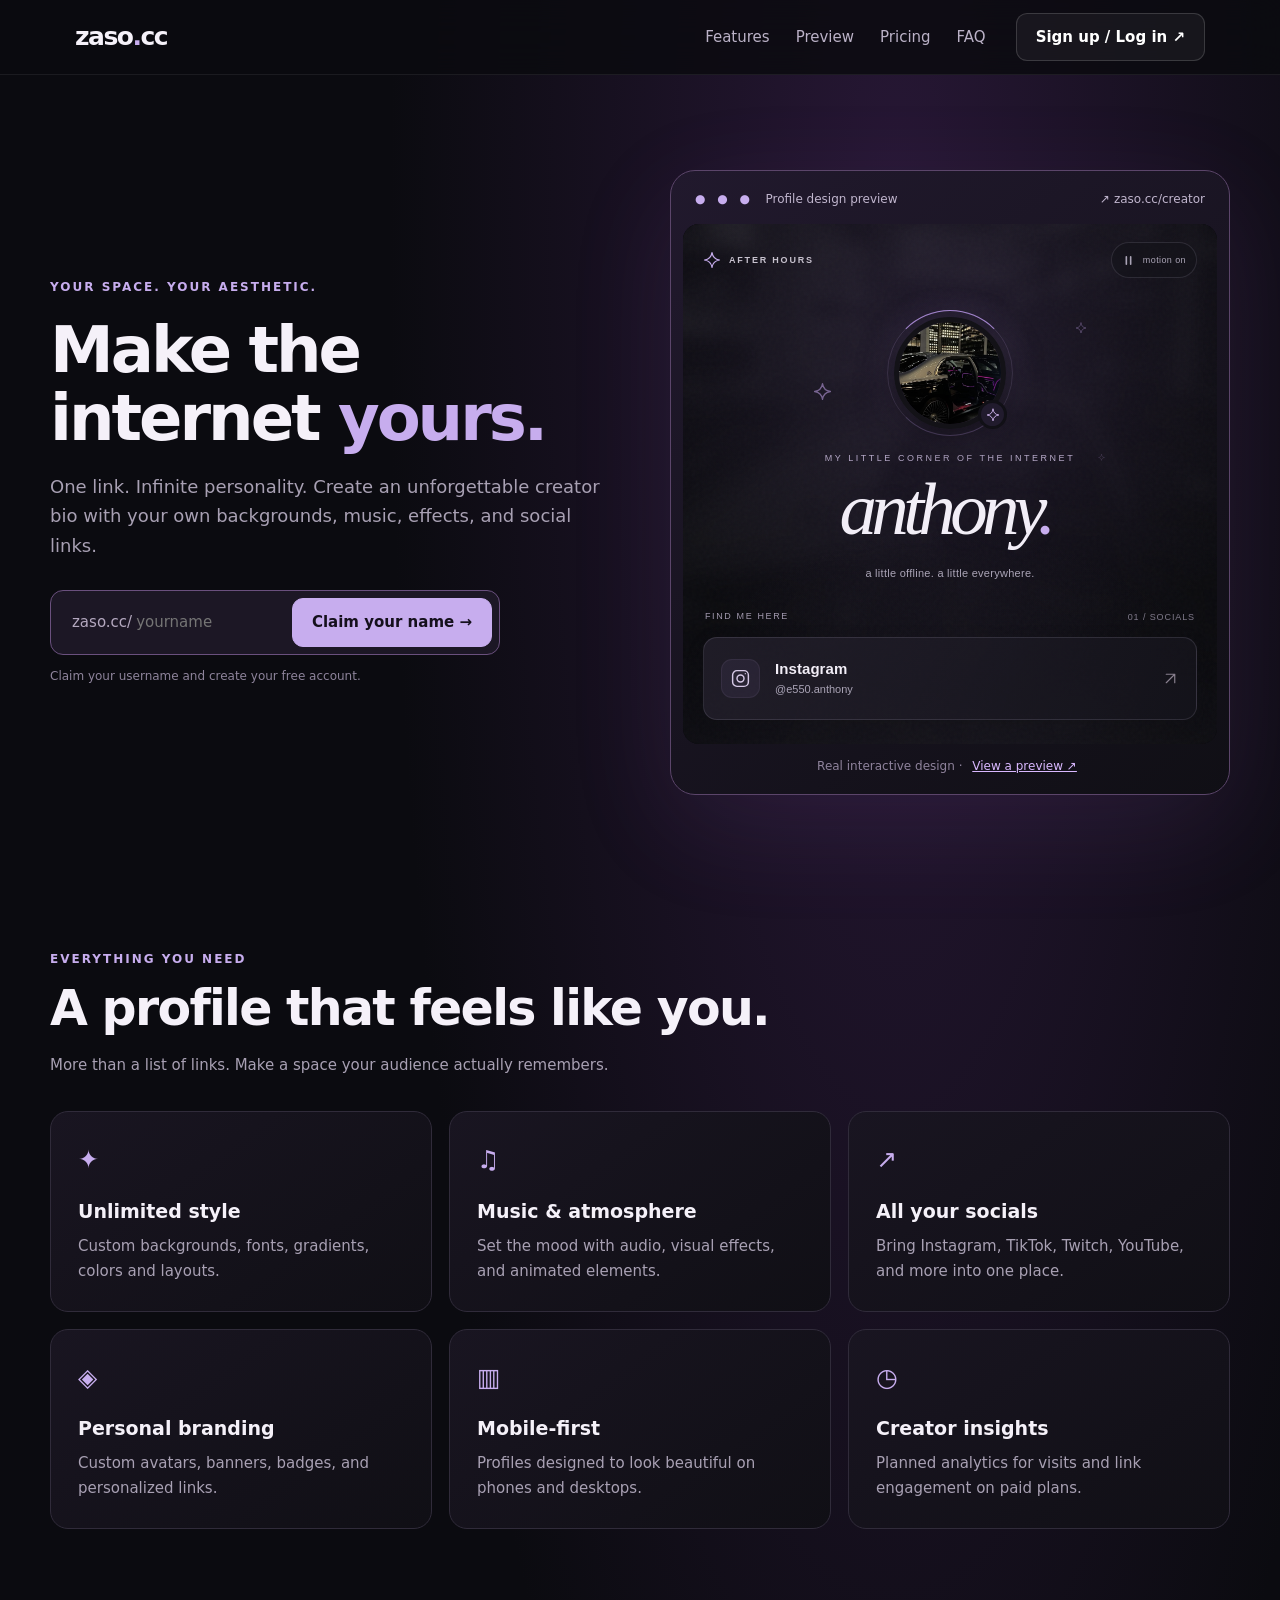
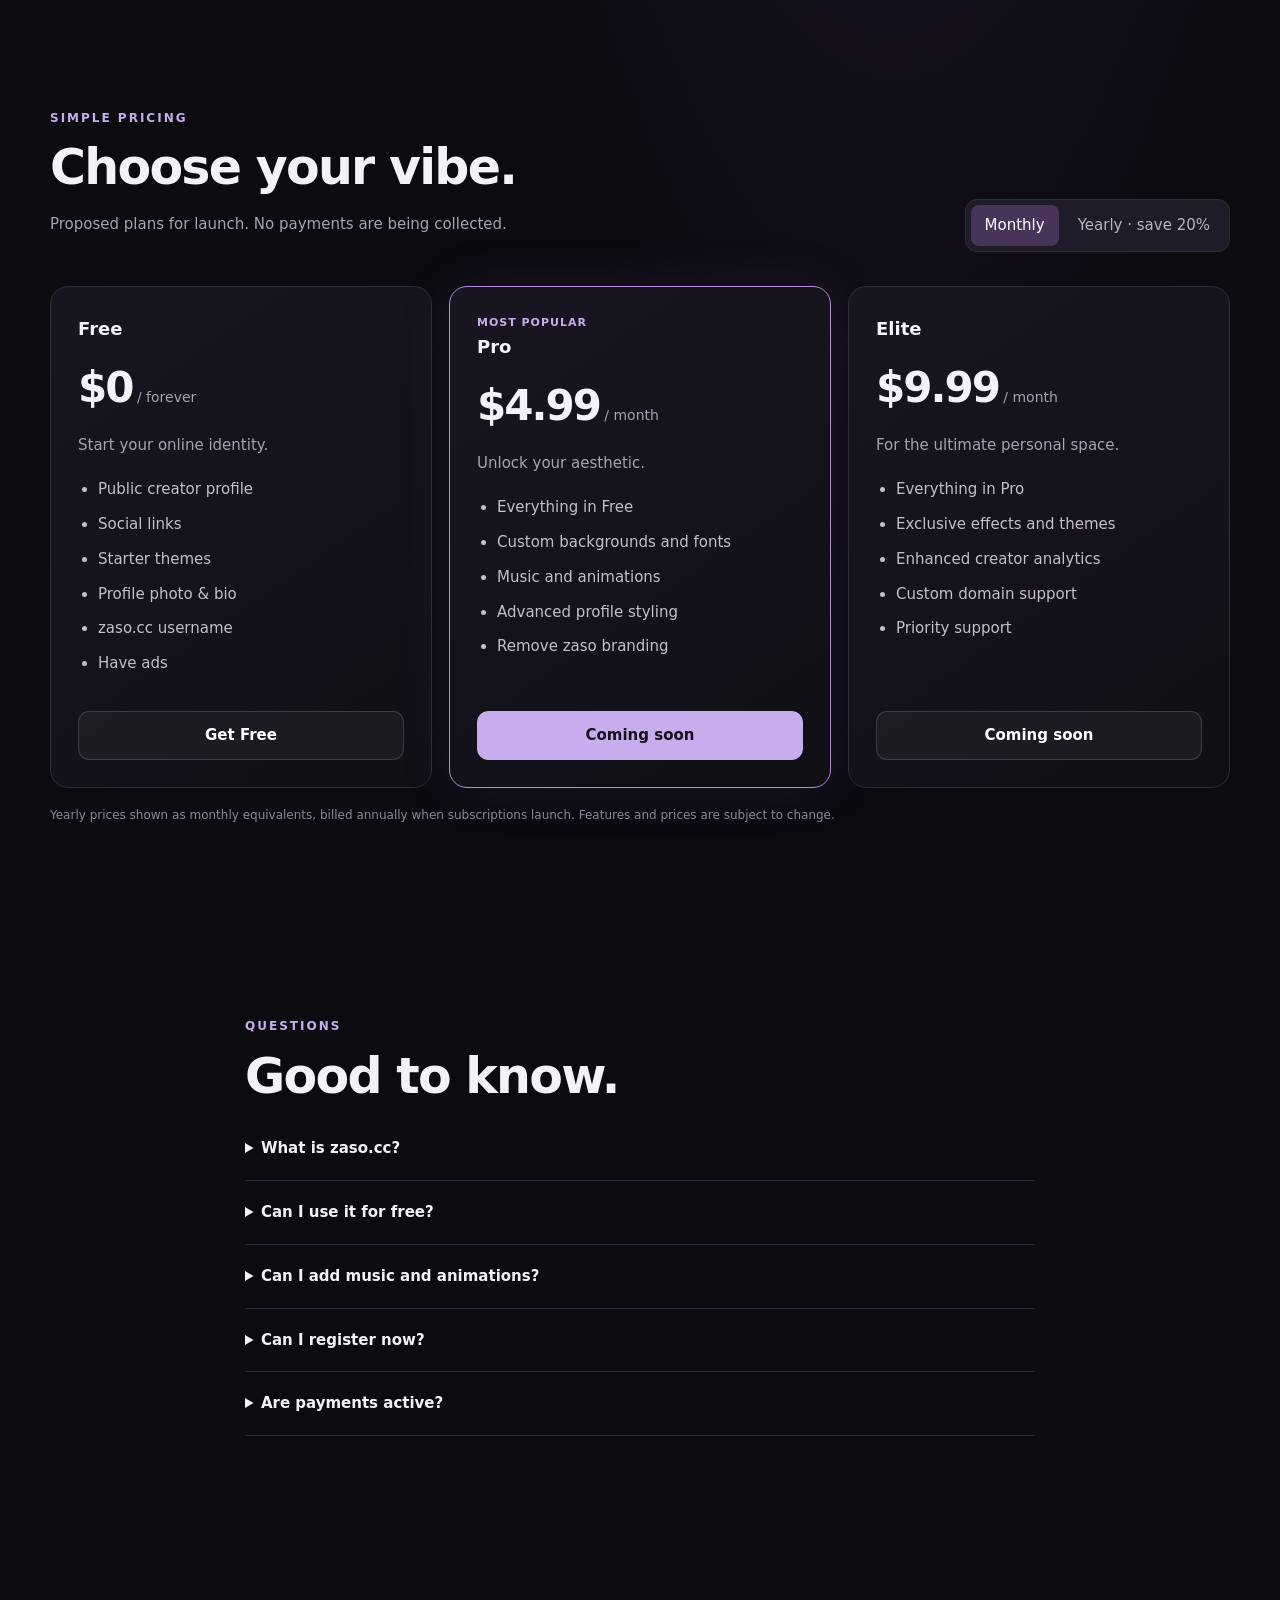
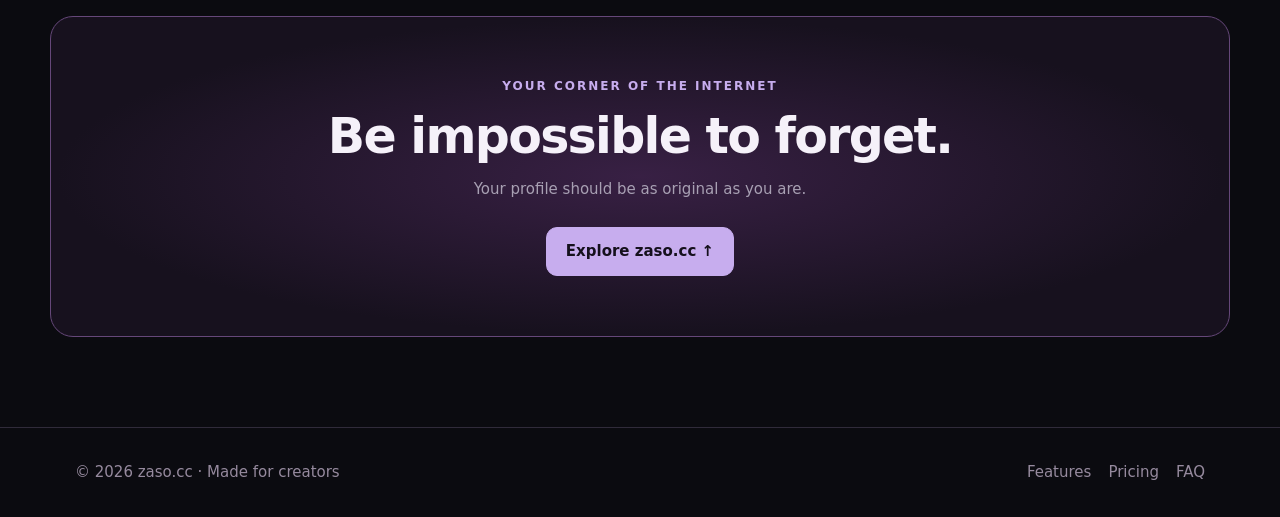
==== index.html @ 0dabe4c9 "Add files via upload" ====
<!doctype html><html lang="en"><head><script async src="https://pagead2.googlesyndication.com/pagead/js/adsbygoogle.js?client=ca-pub-7789321813988112" crossorigin="anonymous"></script><meta charset="utf-8"><meta name="viewport" content="width=device-width,initial-scale=1"><meta name="theme-color" content="#0b0b10"><title>zaso.cc — Make your corner of the internet</title><style>
:root{color-scheme:dark;--bg:#0b0b10;--panel:#15131c;--line:#302b3a;--purple:#c7adee;--muted:#a8a0b3}*{box-sizing:border-box}html{scroll-behavior:smooth}body{margin:0;background:radial-gradient(ellipse at 70% 7%,#271735 0,transparent 40%),var(--bg);color:#f5f1f9;font:15px/1.65 Inter,ui-sans-serif,system-ui,-apple-system,Segoe UI,sans-serif}a{color:inherit;text-decoration:none}button,input{font:inherit}button{cursor:pointer}.wrap{max-width:1180px;margin:auto;padding:0 25px}header{position:sticky;top:0;z-index:20;background:#0b0b10d9;backdrop-filter:blur(18px);border-bottom:1px solid #ffffff12}.nav{height:74px;display:flex;align-items:center;gap:30px}.logo{font-weight:850;font-size:25px;letter-spacing:-1.5px}.logo span{color:var(--purple)}nav{display:flex;gap:26px;margin-left:auto}nav a{color:#bbb2c7}nav a:hover{color:white}.btn{border:1px solid #ffffff27;border-radius:11px;background:#ffffff0c;padding:11px 19px;color:white;font-weight:650;display:inline-block}.btn.primary{background:var(--purple);border-color:var(--purple);color:#15101c}.btn:hover{filter:brightness(1.13)}.hero{padding:95px 0 65px;display:grid;grid-template-columns:1fr 1fr;gap:60px;align-items:center}.eyebrow{font-size:12px;letter-spacing:2px;text-transform:uppercase;color:var(--purple);font-weight:750}h1{font-size:clamp(45px,5vw,75px);line-height:1.06;letter-spacing:-3px;margin:19px 0}h1 em{font-style:normal;color:var(--purple)}.lead{font-size:18px;color:var(--muted);max-width:550px}.claim{display:flex;align-items:center;border:1px solid #6a507e;background:#1c1725;border-radius:13px;padding:7px;max-width:450px;margin:29px 0 12px}.claim span{padding-left:14px;color:#b4a8bf;white-space:nowrap}.claim input{min-width:0;width:100%;background:none;color:white;border:0;outline:0;padding:10px 4px}.claim button{white-space:nowrap}.hint{font-size:12px;color:#8e849b}.preview-shell{padding:12px;border:1px solid #5b456a;border-radius:25px;background:linear-gradient(145deg,#21192d,#100f15);box-shadow:0 30px 110px #a369d01a;position:relative}.preview-top{display:flex;justify-content:space-between;padding:7px 12px 14px;font-size:12px;color:#c1b6ce}.dots{letter-spacing:4px;color:#c7adee}.preview-frame{height:520px;border-radius:16px;overflow:hidden;background:#0b0b10;position:relative}.preview-frame iframe{width:100%;height:100%;border:0;display:block}.preview-placeholder{height:100%;display:flex;flex-direction:column;align-items:center;justify-content:center;text-align:center;padding:32px;background:radial-gradient(circle at 50% 32%,#4b305c 0%,#21192b 36%,#0b0b10 78%)}.preview-avatar{width:98px;height:98px;border-radius:50%;border:3px solid #c7adee;display:grid;place-items:center;font:italic 62px Georgia,serif;color:#e9d8ff;background:#24192d;box-shadow:0 0 45px #b58cdb55}.preview-placeholder h3{font-size:26px;margin:20px 0 5px}.preview-placeholder p{color:#b9a9c9;margin:0 0 24px;max-width:280px}.preview-placeholder .btn{font-size:15px}.preview-note{font-size:12px;color:#8f839c;text-align:center;margin:12px 0 4px}.section{padding:90px 0}.section h2{font-size:clamp(32px,4vw,49px);line-height:1.15;letter-spacing:-1.7px;margin:12px 0}.sub{color:var(--muted);max-width:650px}.features,.plans{display:grid;grid-template-columns:repeat(3,1fr);gap:17px;margin-top:34px}.card{border:1px solid var(--line);background:linear-gradient(145deg,#191521,#100f15);padding:27px;border-radius:18px}.icon{font-size:25px;color:var(--purple)}.card h3{margin:15px 0 7px;font-size:19px}.card p{margin:0;color:var(--muted)}.pricing-top{display:flex;align-items:end;justify-content:space-between;gap:15px}.toggle{background:#201b29;padding:5px;border-radius:12px;border:1px solid var(--line);display:flex;gap:5px}.toggle button{background:none;border:0;color:#bcb1c8;border-radius:8px;padding:8px 14px}.toggle button.active{background:#493459;color:white}.plan{display:flex;flex-direction:column}.plan.popular{border-color:#b58cdb;box-shadow:0 0 55px #a065d51b}.plan-name{font-weight:750;font-size:18px}.price{font-size:42px;font-weight:800;letter-spacing:-2px;margin:10px 0}.price small{font-size:14px;letter-spacing:0;color:var(--muted);font-weight:400}.plan ul{padding-left:20px;color:#c6bdce;flex:1}.plan li{padding:5px 0}.plan .btn{text-align:center;margin-top:15px}.tag{font-size:11px;color:var(--purple);font-weight:800;text-transform:uppercase;letter-spacing:1px}.faq{max-width:790px}.faq details{border-bottom:1px solid var(--line);padding:19px 0}.faq summary{cursor:pointer;font-weight:650}.faq details p{color:var(--muted)}.cta{text-align:center;border:1px solid #654779;border-radius:23px;padding:60px 20px;background:radial-gradient(ellipse at center,#382044,#17111e 70%)}footer{border-top:1px solid var(--line);padding:32px 0;color:#968a9e}.foot{display:flex;justify-content:space-between;gap:20px;flex-wrap:wrap}.foot a{margin-left:17px}#notice{position:fixed;bottom:22px;left:50%;transform:translateX(-50%);background:#2b2135;border:1px solid #8863a6;border-radius:10px;padding:12px 20px;display:none;z-index:40;max-width:90vw;text-align:center}.mobile-toggle{display:none}@media(max-width:850px){.hero{grid-template-columns:1fr;padding-top:55px}.features,.plans{grid-template-columns:1fr}.pricing-top{align-items:start;flex-direction:column}.preview-frame{height:470px}nav{display:none;position:absolute;top:74px;left:0;right:0;background:#16111c;padding:20px;flex-direction:column}nav.open{display:flex}.mobile-toggle{display:block;margin-left:auto}.nav>.btn{display:none}.section{padding:65px 0}h1{letter-spacing:-2px}}@media(max-width:480px){.claim{flex-wrap:wrap}.claim button{width:100%}.preview-frame{height:410px}.card{padding:22px}}
</style><style>.preview-link{background:none;border:0;color:#d9b8ff;text-decoration:underline;cursor:pointer;font:inherit}.preview-link:hover{color:#fff}.preview-overlay{position:fixed;inset:0;z-index:9999;background:rgba(5,4,10,.94);display:none;flex-direction:column;padding:14px;gap:12px}.preview-overlay.open{display:flex}.preview-overlay-bar{display:flex;align-items:center;justify-content:space-between;gap:12px;color:#eee;font:600 14px system-ui}.preview-overlay iframe{flex:1;min-height:0;width:100%;border:1px solid #40344e;border-radius:15px;background:#0b0b10}.preview-close{background:#2b2237;color:white;border:1px solid #7c5b9a;padding:10px 17px;border-radius:10px;cursor:pointer}</style></head><body><header><div class="wrap nav"><a class="logo" href="#top">zaso<span>.</span>cc</a><nav id="nav"><a href="#features">Features</a><a href="#preview">Preview</a><a href="#pricing">Pricing</a><a href="#faq">FAQ</a></nav><button class="btn mobile-toggle" id="menu" aria-label="Toggle menu">☰</button><a class="btn" href="auth.html">Sign up / Log in ↗</a></div></header><main id="top"><div class="wrap hero"><div><div class="eyebrow">Your space. Your aesthetic.</div><h1>Make the internet <em>yours.</em></h1><p class="lead">One link. Infinite personality. Create an unforgettable creator bio with your own backgrounds, music, effects, and social links.</p><form class="claim" id="claim"><span>zaso.cc/</span><input id="username" maxlength="24" pattern="[a-zA-Z0-9_]{3,24}" placeholder="yourname" aria-label="Choose username" required><button class="btn primary" type="submit">Claim your name →</button></form><div class="hint">Claim your username and create your free account.</div></div><div id="preview" class="preview-shell"><div class="preview-top"><span><span class="dots">● ● ●</span> &nbsp; Profile design preview</span><span>↗ zaso.cc/creator</span></div><div class="preview-frame"><iframe id="creator-preview" title="Interactive creator profile preview" loading="eager" referrerpolicy="no-referrer"></iframe></div><div class="preview-note">Real interactive design · <button id="expand-preview" type="button" class="preview-link">View a preview ↗</button></div></div></div><section id="features" class="section wrap"><div class="eyebrow">Everything you need</div><h2>A profile that feels like you.</h2><p class="sub">More than a list of links. Make a space your audience actually remembers.</p><div class="features"><div class="card"><div class="icon">✦</div><h3>Unlimited style</h3><p>Custom backgrounds, fonts, gradients, colors and layouts.</p></div><div class="card"><div class="icon">♫</div><h3>Music & atmosphere</h3><p>Set the mood with audio, visual effects, and animated elements.</p></div><div class="card"><div class="icon">↗</div><h3>All your socials</h3><p>Bring Instagram, TikTok, Twitch, YouTube, and more into one place.</p></div><div class="card"><div class="icon">◈</div><h3>Personal branding</h3><p>Custom avatars, banners, badges, and personalized links.</p></div><div class="card"><div class="icon">▥</div><h3>Mobile-first</h3><p>Profiles designed to look beautiful on phones and desktops.</p></div><div class="card"><div class="icon">◷</div><h3>Creator insights</h3><p>Planned analytics for visits and link engagement on paid plans.</p></div></div></section><section id="pricing" class="section wrap"><div class="pricing-top"><div><div class="eyebrow">Simple pricing</div><h2>Choose your vibe.</h2><p class="sub">Proposed plans for launch. No payments are being collected.</p></div><div class="toggle" role="group" aria-label="Billing period"><button id="monthly" class="active" aria-pressed="true">Monthly</button><button id="yearly" aria-pressed="false">Yearly · save 20%</button></div></div><div class="plans"><div class="card plan"><div class="plan-name">Free</div><div class="price">$0<small> / forever</small></div><p>Start your online identity.</p><ul><li>Public creator profile</li><li>Social links</li><li>Starter themes</li><li>Profile photo & bio</li><li>zaso.cc username</li><li>Have ads</li></ul><a class="btn" href="auth.html">Get Free</a></div><div class="card plan popular"><div class="tag">Most popular</div><div class="plan-name">Pro</div><div class="price" data-month="4.99" data-year="3.99">$4.99<small> / month</small></div><p>Unlock your aesthetic.</p><ul><li>Everything in Free</li><li>Custom backgrounds and fonts</li><li>Music and animations</li><li>Advanced profile styling</li><li>Remove zaso branding</li></ul><button class="btn primary" data-demo>Coming soon</button></div><div class="card plan"><div class="plan-name">Elite</div><div class="price" data-month="9.99" data-year="7.99">$9.99<small> / month</small></div><p>For the ultimate personal space.</p><ul><li>Everything in Pro</li><li>Exclusive effects and themes</li><li>Enhanced creator analytics</li><li>Custom domain support</li><li>Priority support</li></ul><button class="btn" data-demo>Coming soon</button></div></div><p class="hint" style="margin-top:18px">Yearly prices shown as monthly equivalents, billed annually when subscriptions launch. Features and prices are subject to change.</p></section><section id="faq" class="section wrap faq"><div class="eyebrow">Questions</div><h2>Good to know.</h2><details><summary>What is zaso.cc?</summary><p>A customizable link-in-bio platform for creators who want more than a plain list of social links.</p></details><details><summary>Can I use it for free?</summary><p>Yes. We're planning a free tier with basic profiles and social links.</p></details><details><summary>Can I add music and animations?</summary><p>Those are planned for Pro and Elite. Some browsers require visitors to interact before music plays.</p></details><details><summary>Can I register now?</summary><p>Not yet. This is the homepage preview; account registration is a later development step.</p></details><details><summary>Are payments active?</summary><p>No. Pricing is a proposal and checkout is not connected.</p></details></section><section class="section wrap"><div class="cta"><div class="eyebrow">Your corner of the internet</div><h2>Be impossible to forget.</h2><p class="sub" style="margin:0 auto 25px">Your profile should be as original as you are.</p><a class="btn primary" href="#top">Explore zaso.cc ↑</a></div></section></main><footer><div class="wrap foot"><span>© <span id="year"></span> zaso.cc · Made for creators</span><div><a href="#features">Features</a><a href="#pricing">Pricing</a><a href="#faq">FAQ</a></div></div></footer><div class="preview-overlay" id="preview-overlay" role="dialog" aria-modal="true" aria-label="Creator profile preview"><div class="preview-overlay-bar"><span>zaso.cc · Creator design preview</span><button class="preview-close" id="close-preview" type="button">Close ✕</button></div><iframe id="preview-large" title="Expanded creator profile preview"></iframe></div><div id="notice" role="status"></div><script>document.getElementById('year').textContent=new Date().getFullYear();const notice=document.getElementById('notice');let timeout;function show(t){notice.textContent=t;notice.style.display='block';clearTimeout(timeout);timeout=setTimeout(()=>notice.style.display='none',4500)}document.getElementById('claim').addEventListener('submit',async e=>{e.preventDefault();const u=document.getElementById('username').value.trim().toLowerCase();if(!/^[a-z0-9_]{3,20}$/.test(u)){show('Use 3–20 letters, numbers or underscores.');return}const b=e.submitter;if(b)b.disabled=true;try{const r=await fetch('https://taisoikscxytvgmcgjgr.supabase.co/rest/v1/profiles?username=eq.'+encodeURIComponent(u)+'&select=username',{headers:{'apikey':'sb_publishable_5ETcjuL2nxe5J-GapmbQ0w_unVKAavU'}});if(!r.ok)throw Error('Could not check username');const data=await r.json();if(data.length){show('That username is already taken.');return}sessionStorage.setItem('zaso_claim',u);location.href='auth.html?username='+encodeURIComponent(u)}catch(err){show(err.message)}finally{if(b)b.disabled=false}});document.querySelectorAll('[data-demo]').forEach(b=>b.addEventListener('click',()=>show('Subscriptions are not available yet. Stay tuned!')));for(const [id,annual] of [['monthly',false],['yearly',true]])document.getElementById(id).addEventListener('click',()=>{document.getElementById('monthly').classList.toggle('active',!annual);document.getElementById('yearly').classList.toggle('active',annual);document.getElementById('monthly').setAttribute('aria-pressed',String(!annual));document.getElementById('yearly').setAttribute('aria-pressed',String(annual));document.querySelectorAll('[data-month]').forEach(el=>el.innerHTML='$'+el.dataset[annual?'year':'month']+'<small> / month</small>')});document.getElementById('menu').addEventListener('click',()=>document.getElementById('nav').classList.toggle('open'));document.querySelectorAll('#nav a').forEach(a=>a.addEventListener('click',()=>document.getElementById('nav').classList.remove('open')));</script><script>const CREATOR_PREVIEW_HTML="<html lang=\"en\" data-motion=\"on\" style=\"--pointer-x: 2241px; --pointer-y: 289px;\"><head>\n  <meta charset=\"UTF-8\">\n  <meta name=\"viewport\" content=\"width=device-width, initial-scale=1\">\n  <meta name=\"theme-color\" content=\"#0b0b10\">\n  <meta name=\"color-scheme\" content=\"dark\">\n  <meta name=\"description\" content=\"A little offline. A little everywhere. Find Anthony on Instagram, TikTok, and Solana.\">\n  <meta property=\"og:title\" content=\"anthony. \u2014 after hours\">\n  <meta property=\"og:description\" content=\"All my links. One little corner of the internet.\">\n  <meta property=\"og:type\" content=\"website\">\n  <meta property=\"og:url\" content=\"https://anthony-afterdark.anthonylogano461.chatgpt.site\">\n  <meta property=\"og:image\" content=\"https://i.pinimg.com/736x/9c/94/fd/9c94fdbdfa1afb3502e335c269d15d0b.jpg\">\n  <title>anthony. \u2014 after hours<\/title>\n  <link rel=\"icon\" href=\"data:image/svg+xml,%3Csvg xmlns='http://www.w3.org/2000/svg' viewBox='0 0 64 64'%3E%3Crect width='64' height='64' rx='18' fill='%23111118'/%3E%3Ctext x='16' y='47' font-family='Georgia' font-style='italic' font-size='52' fill='%23d5c5ef'%3Ea%3C/text%3E%3C/svg%3E\">\n  <style>\n    :root{--bg:#0b0b10;--fg:#f2eef7;--muted:#aaa4b6;--subtle:#807b8c;--line:rgba(215,205,234,.13);--accent:#c7adee;--panel:rgba(24,23,31,.78);--photo:url('[data-uri]');font-family:Inter,ui-sans-serif,-apple-system,BlinkMacSystemFont,\"Segoe UI\",sans-serif;color:var(--fg);background:var(--bg);font-synthesis:none}\n    *{box-sizing:border-box}\n    html{min-width:280px;scroll-behavior:smooth}\n    body{margin:0;min-height:100svh;overflow-x:hidden;-webkit-font-smoothing:antialiased}\n    a{color:inherit;text-decoration:none;-webkit-tap-highlight-color:transparent}\n    button,summary{-webkit-tap-highlight-color:transparent}\n    button{font:inherit;color:inherit}\n    button,a,summary{touch-action:manipulation}\n    ::selection{background:#a386c8;color:#09070e}\n    :focus-visible{outline:2px solid var(--accent);outline-offset:5px}\n    .icon{width:22px;height:22px;fill:none;stroke:currentColor;stroke-width:1.65;stroke-linecap:round;stroke-linejoin:round;flex-shrink:0}\n    .svg-library{position:absolute;width:0;height:0;overflow:hidden}\n    .skip{position:fixed;z-index:20;left:20px;top:-80px;padding:12px 18px;background:var(--fg);color:var(--bg);border-radius:8px}\n    .skip:focus{top:16px}\n    .ambience{position:fixed;inset:0;z-index:-1;pointer-events:none;overflow:hidden;background:var(--bg)}\n    .city{position:absolute;inset:-10%;background-image:linear-gradient(180deg,rgba(11,11,16,.55),rgba(11,11,16,.9)),var(--photo);background-size:cover;background-position:center 61%;opacity:.21;filter:grayscale(1) blur(8px);transform:scale(1.05)}\n    .bloom{position:absolute;width:750px;height:750px;left:calc(50% - 375px);top:-250px;background:radial-gradient(ellipse,rgba(145,103,195,.16),transparent 65%);animation:breathe 14s ease-in-out infinite alternate}\n    .bloom.bottom{top:auto;bottom:-500px;background:radial-gradient(ellipse,rgba(141,121,173,.12),transparent 65%);animation-delay:-7s}\n    .grain{position:absolute;inset:0;opacity:.045;background-image:url(\"data:image/svg+xml,%3Csvg viewBox='0 0 180 180' xmlns='http://www.w3.org/2000/svg'%3E%3Cfilter id='n'%3E%3CfeTurbulence type='fractalNoise' baseFrequency='.83' numOctaves='3' stitchTiles='stitch'/%3E%3C/filter%3E%3Crect width='100%25' height='100%25' opacity='.65' filter='url(%23n)'/%3E%3C/svg%3E\")}\n    .pointer-light{position:absolute;inset:0;background:radial-gradient(420px circle at var(--pointer-x,50%) var(--pointer-y,30%),rgba(165,139,203,.04),transparent 80%)}\n    .dust{position:absolute;inset:0}\n    .dust i{position:absolute;left:var(--x);top:110%;width:2px;height:2px;border-radius:50%;background:#d0bce8;opacity:0;animation:drift var(--duration,24s) var(--delay,0s) linear infinite}\n    .site-header{width:calc(100% - 80px);max-width:1240px;margin:0 auto;min-height:92px;display:flex;align-items:center;justify-content:space-between;gap:16px}\n    .wordmark{display:flex;align-items:center;gap:11px;font-size:10px;font-weight:600;letter-spacing:.2em;color:#c7c2ce}\n    .wordmark .icon{width:18px;height:18px;color:var(--accent)}\n    .motion-button{display:flex;align-items:center;gap:8px;border:1px solid var(--line);background:rgba(19,18,25,.5);border-radius:99px;padding:9px 13px;min-height:40px;font-size:10px;letter-spacing:.045em;color:var(--muted);cursor:pointer;transition:color .2s,border-color .2s}\n    .motion-button:hover{color:var(--fg);border-color:rgba(199,173,238,.4)}\n    .motion-button .icon{width:13px;height:13px}\n    .page{position:relative;width:calc(100% - 40px);max-width:540px;margin:0 auto;padding:10px 0 0}\n    .profile{text-align:center;position:relative;padding:13px 0 31px;animation:arrive .95s .05s both}\n    .avatar-scene{position:relative;width:126px;height:126px;margin:0 auto 23px}\n    .avatar-halo{position:absolute;inset:-35px;background:radial-gradient(circle,rgba(172,135,219,.17),transparent 67%);animation:breathe 8s ease-in-out infinite alternate}\n    .avatar-ring{position:absolute;inset:-7px;border:1px solid rgba(197,172,228,.16);border-radius:50%}\n    .avatar-ring::before{content:\"\";position:absolute;inset:-1px;border:1px solid transparent;border-top-color:#ad8cda;border-bottom-color:rgba(173,140,218,.25);border-radius:50%;animation:orbit 22s linear infinite}\n    .avatar{display:block;width:126px;height:126px;object-fit:cover;object-position:50% 67%;border-radius:50%;border:5px solid #13121a;box-shadow:0 12px 36px rgba(0,0,0,.5);position:relative;filter:saturate(.65);transition:filter .6s,transform .6s}\n    .avatar-scene:hover .avatar{filter:saturate(1);transform:scale(1.035)}\n    .avatar-badge{position:absolute;right:-1px;bottom:0;display:grid;place-items:center;width:29px;height:29px;background:#211b2d;border:3px solid #111016;border-radius:50%;color:#cab0e9}\n    .avatar-badge .icon{width:14px;height:14px}\n    .eyebrow{margin:0 0 5px;color:#b6a9c8;font-size:9px;letter-spacing:.28em;font-weight:500;text-transform:uppercase}\n    h1{font-family:Georgia,\"Times New Roman\",serif;font-weight:400;font-style:italic;font-size:82px;line-height:1.09;letter-spacing:-.075em;margin:0 0 14px;padding-right:10px;text-shadow:0 2px 30px rgba(195,171,223,.08)}\n    h1 span{color:var(--accent)}\n    .bio{font-size:12px;font-weight:400;letter-spacing:.025em;color:var(--muted);line-height:1.7;margin:0}\n    .flourish{position:absolute;color:#9f85bf;pointer-events:none}\n    .flourish.one{left:calc(50% - 169px);top:78px;width:19px;height:19px;opacity:.7;animation:float 8s -2s ease-in-out infinite}\n    .flourish.two{right:calc(50% - 155px);top:18px;width:12px;height:12px;opacity:.5;animation:float 9s -5s ease-in-out infinite}\n    .flourish.three{right:calc(50% - 190px);top:170px;width:7px;height:7px;opacity:.4;animation:float 10s ease-in-out infinite}\n    .section-heading{display:flex;align-items:center;justify-content:space-between;margin:0 2px 13px;gap:16px}\n    .section-heading h2{font-size:9px;line-height:1.5;font-weight:500;letter-spacing:.18em;color:#a39aaF;text-transform:uppercase;margin:0}\n    .section-heading span{font-size:9px;letter-spacing:.1em;color:var(--subtle)}\n    .links-section{animation:arrive .8s .14s both}\n    .link-card{position:relative;isolation:isolate;display:flex;align-items:center;gap:15px;min-height:83px;padding:18px 21px;border:1px solid var(--line);border-radius:14px;background:linear-gradient(115deg,rgba(38,34,47,.74),rgba(21,20,28,.79));box-shadow:0 4px 20px rgba(0,0,0,.08);transition:transform .25s,border-color .25s,background .25s,box-shadow .25s;overflow:hidden}\n    .link-card::before{content:\"\";position:absolute;inset:0;z-index:-1;background:radial-gradient(250px circle at var(--card-x,0%) var(--card-y,0%),rgba(164,124,218,.13),transparent 75%);opacity:0;transition:opacity .3s}\n    .link-card:hover{transform:translateY(-3px);border-color:rgba(191,158,231,.38);box-shadow:0 9px 27px rgba(0,0,0,.22)}\n    .link-card:hover::before{opacity:1}\n    .link-card:active{transform:translateY(0) scale(.989)}\n    .platform-icon{width:39px;height:39px;flex-shrink:0;border-radius:11px;display:grid;place-items:center;background:rgba(213,195,237,.055);border:1px solid rgba(213,195,237,.07);color:#d5c8e6;transition:background .3s,color .3s}\n    .link-card:hover .platform-icon{background:rgba(178,143,220,.12);color:#e4d2fa}\n    .platform-icon .icon{width:21px;height:21px}\n    .link-copy{display:flex;flex-direction:column;gap:5px;min-width:0}\n    .link-title{font-weight:550;font-size:14px;letter-spacing:.005em}\n    .link-subtitle{font-size:11px;color:var(--muted);line-height:1.4}\n    .arrow{margin-left:auto;flex-shrink:0;width:17px;height:17px;color:#89808f;transition:transform .3s,color .3s}\n    .link-card:hover .arrow{transform:translate(2px,-2px);color:var(--accent)}\n    .instagram{min-height:83px;margin-bottom:25px}\n    .instagram .link-title{font-size:15px}\n    .instagram .platform-icon{background:rgba(172,132,222,.075)}\n    .tiktok-grid{display:grid;grid-template-columns:repeat(2,minmax(0,1fr));gap:10px}\n    .tiktok-grid .link-card{min-height:86px;padding:16px;gap:12px}\n    .tiktok-grid .platform-icon{width:34px;height:34px;border-radius:10px}\n    .tiktok-grid .platform-icon .icon{width:18px;height:18px}\n    .tiktok-grid .arrow{width:14px;height:14px}\n    .wallet-section{margin-top:25px;animation:arrive .8s .28s both}\n    .wallet{border:1px solid var(--line);border-radius:14px;background:linear-gradient(115deg,rgba(32,29,41,.73),rgba(20,19,27,.82));overflow:hidden;transition:border-color .25s}\n    .wallet:hover{border-color:rgba(188,158,225,.3)}\n    .wallet-header{display:flex;align-items:center;gap:15px;min-height:82px;padding:17px 21px}\n    .wallet-content{padding:0 21px 21px;animation:arrive .35s both}\n    .wallet-content-inner{border-top:1px solid var(--line);padding-top:18px}\n    .balance-line{display:flex;justify-content:space-between;align-items:center;gap:12px;flex-wrap:wrap}\n    .balance-label{display:block;color:var(--muted);font-size:10px;letter-spacing:.07em;margin-bottom:8px}\n    .balance{font-size:28px;letter-spacing:-.045em;line-height:1.2;font-variant-numeric:tabular-nums;font-weight:400}\n    .balance-unit{font-size:12px;color:#b8a4d1;letter-spacing:.06em;margin-left:5px}\n    .refresh{display:flex;align-items:center;justify-content:center;gap:7px;background:transparent;border:1px solid var(--line);min-height:35px;border-radius:8px;padding:8px 10px;font-size:10px;color:var(--muted);cursor:pointer;transition:color .2s,border-color .2s}\n    .refresh:hover{color:var(--fg);border-color:#817090}\n    .refresh .icon{width:13px;height:13px}\n    .refresh:disabled{opacity:.5;cursor:wait}\n    .refresh:disabled .icon{animation:orbit 1.6s linear infinite}\n    .wallet-status{margin:9px 0 17px;font-size:10px;line-height:1.6;color:var(--muted)}\n    .wallet-status[data-state=\"live\"]{color:#bba4d6}\n    .address-line{display:flex;align-items:center;gap:8px;padding:10px 11px;border:1px solid rgba(197,177,224,.09);border-radius:8px;background:rgba(0,0,0,.15)}\n    .address-line code{font-family:ui-monospace,SFMono-Regular,Consolas,monospace;font-size:10px;line-height:1.7;color:#b4aaba;overflow-wrap:anywhere;flex:1;min-width:0;user-select:all}\n    .copy-address{display:grid;place-items:center;flex-shrink:0;width:33px;height:33px;border:0;border-radius:6px;background:transparent;color:#bba6d5;cursor:pointer}\n    .copy-address:hover{background:rgba(195,167,231,.09)}\n    .copy-address .icon{width:15px;height:15px}\n    .wallet-footer{display:flex;justify-content:space-between;align-items:center;gap:8px;margin-top:15px}\n    .usd-value{display:flex;align-items:baseline;gap:6px;color:#d9c7ef;font-size:16px;font-variant-numeric:tabular-nums;letter-spacing:-.02em}\n    .usd-unit{font-size:10px;letter-spacing:.08em;color:var(--muted)}\n    .explorer{display:flex;align-items:center;gap:6px;font-size:11px;color:#d0b9eb;min-height:30px}\n    .explorer:hover{text-decoration:underline;text-underline-offset:4px}\n    .explorer .icon{width:13px;height:13px}\n    .footer{display:flex;justify-content:center;align-items:center;gap:12px;padding:30px 0 33px;color:#8b8296;font-size:10px;letter-spacing:.06em;animation:arrive .8s .36s both}\n    .footer::before,.footer::after{content:\"\";height:1px;width:27px;background:linear-gradient(90deg,transparent,rgba(185,164,210,.25))}\n    .footer::after{transform:rotate(180deg)}\n    .footer .icon{width:11px;height:11px;color:#bda1dc}\n    .toast{position:fixed;z-index:30;bottom:24px;left:50%;max-width:calc(100% - 40px);transform:translate(-50%,20px);opacity:0;pointer-events:none;border:1px solid rgba(205,173,241,.3);background:#211b2b;color:#ecdefd;border-radius:10px;padding:12px 17px;text-align:center;font-size:12px;box-shadow:0 8px 36px #0007;transition:opacity .25s,transform .25s}\n    .toast.visible{opacity:1;transform:translate(-50%,0)}\n    [hidden]{display:none!important}\n    @keyframes arrive{from{opacity:0;transform:translateY(18px);filter:blur(5px)}to{opacity:1;transform:translateY(0);filter:blur(0)}}\n    @keyframes orbit{to{transform:rotate(360deg)}}\n    @keyframes float{0%,100%{transform:translateY(0) rotate(0deg)}50%{transform:translateY(-12px) rotate(13deg)}}\n    @keyframes breathe{from{opacity:.6;transform:scale(.94)}to{opacity:1;transform:scale(1.08)}}\n    @keyframes drift{0%{transform:translate(0,0);opacity:0}15%{opacity:.35}80%{opacity:.2}100%{transform:translate(40px,-125vh);opacity:0}}\n    html[data-motion=\"off\"] *,html[data-motion=\"off\"] *::before,html[data-motion=\"off\"] *::after{animation:none!important;transition:none!important;scroll-behavior:auto!important}\n    html[data-motion=\"off\"] .dust{display:none}\n    @media(min-width:1000px){.page{padding-top:18px}.site-header{min-height:84px}.ambience::after{content:\"\";position:absolute;inset:0;background:linear-gradient(90deg,rgba(11,11,16,.5),transparent 35%,transparent 65%,rgba(11,11,16,.5))}}\n    @media(max-width:600px){.site-header{width:calc(100% - 40px);min-height:72px}.wordmark{font-size:9px;gap:8px}.motion-button{font-size:9px;min-height:36px;padding:8px 10px}.page{padding-top:8px}.profile{padding-top:13px;padding-bottom:28px}.avatar-scene,.avatar{width:112px;height:112px}.avatar-scene{margin-bottom:24px}h1{font-size:75px}.bio{font-size:11px}.link-card,.wallet-header{padding-left:17px;padding-right:17px}.wallet-content{padding-left:17px;padding-right:17px}.flourish.one{left:calc(50% - 137px)}.flourish.two{right:calc(50% - 137px)}.flourish.three{right:calc(50% - 155px);top:150px}.footer{padding:27px 0 29px}}\n    @media(max-width:370px){.page{width:calc(100% - 28px)}.site-header{width:calc(100% - 28px)}.tiktok-grid{gap:8px}.tiktok-grid .link-card{padding:13px 10px;gap:8px}.tiktok-grid .platform-icon{width:28px;height:28px}.tiktok-grid .link-title{font-size:13px}.tiktok-grid .arrow{width:12px}.flourish.three{display:none}.wallet-footer{flex-wrap:wrap}.balance{font-size:25px}}\n    @media(prefers-reduced-motion:reduce){*,*::before,*::after{animation:none!important;transition:none!important;scroll-behavior:auto!important}.dust{display:none}}\n  <\/style>\n<\/head>\n<body>\n  <a class=\"skip\" href=\"#links\">Skip to links<\/a>\n  <svg class=\"svg-library\" aria-hidden=\"true\" xmlns=\"http://www.w3.org/2000/svg\">\n    <symbol id=\"i-star\" viewBox=\"0 0 24 24\"><path d=\"M12 2c.9 6.2 3.8 9.1 10 10-6.2.9-9.1 3.8-10 10-.9-6.2-3.8-9.1-10-10 6.2-.9 9.1-3.8 10-10Z\"><\/path><\/symbol>\n    <symbol id=\"i-instagram\" viewBox=\"0 0 24 24\"><rect x=\"3\" y=\"3\" width=\"18\" height=\"18\" rx=\"5\"><\/rect><circle cx=\"12\" cy=\"12\" r=\"4\"><\/circle><circle cx=\"17.5\" cy=\"6.5\" r=\".75\" fill=\"currentColor\" stroke=\"none\"><\/circle><\/symbol>\n    <symbol id=\"i-tiktok\" viewBox=\"0 0 24 24\"><path d=\"M14 3h3c.2 2.5 1.6 4 4 4.3v3.1a9.8 9.8 0 0 1-4-1.2V16a6 6 0 1 1-6-6h.7v3.3H11a2.8 2.8 0 1 0 3 2.8V3Z\" fill=\"currentColor\" stroke=\"none\"><\/path><\/symbol>\n    <symbol id=\"i-arrow\" viewBox=\"0 0 24 24\"><path d=\"M6 18 18 6M6 6h12v12\"><\/path><\/symbol>\n    <symbol id=\"i-chevron\" viewBox=\"0 0 24 24\"><path d=\"m6 9 6 6 6-6\"><\/path><\/symbol>\n    <symbol id=\"i-solana\" viewBox=\"0 0 24 24\"><path d=\"M6 5h16l-4 4H2l4-4Zm12 6H2l4 4h16l-4-4ZM6 17h16l-4 4H2l4-4Z\" fill=\"currentColor\" stroke=\"none\" transform=\"translate(0 -1)\"><\/path><\/symbol>\n    <symbol id=\"i-copy\" viewBox=\"0 0 24 24\"><rect x=\"8\" y=\"8\" width=\"12\" height=\"13\" rx=\"2\"><\/rect><path d=\"M16 8V5a2 2 0 0 0-2-2H5a2 2 0 0 0-2 2v10a2 2 0 0 0 2 2h3\"><\/path><\/symbol>\n    <symbol id=\"i-refresh\" viewBox=\"0 0 24 24\"><path d=\"M20 7v5h-5M4 17v-5h5\"><\/path><path d=\"M6.1 6.1A8 8 0 0 1 20 12M4 12a8 8 0 0 0 13.9 5.9\"><\/path><\/symbol>\n    <symbol id=\"i-eye\" viewBox=\"0 0 24 24\"><path d=\"M2 12s3.5-7 10-7 10 7 10 7-3.5 7-10 7S2 12 2 12Z\"><\/path><circle cx=\"12\" cy=\"12\" r=\"3\"><\/circle><\/symbol>\n    <symbol id=\"i-pause\" viewBox=\"0 0 24 24\"><path d=\"M8 5v14M16 5v14\" stroke-width=\"3\"><\/path><\/symbol>\n    <symbol id=\"i-play\" viewBox=\"0 0 24 24\"><path d=\"m8 4 12 8-12 8V4Z\"><\/path><\/symbol>\n  <\/svg>\n  <div class=\"ambience\" aria-hidden=\"true\">\n    <div class=\"city\"><\/div><div class=\"bloom\"><\/div><div class=\"bloom bottom\"><\/div><div class=\"pointer-light\"><\/div><div class=\"grain\"><\/div>\n    <div class=\"dust\">\n      <i style=\"--x:9%;--duration:27s;--delay:-5s\"><\/i><i style=\"--x:18%;--duration:32s;--delay:-19s\"><\/i><i style=\"--x:26%;--duration:29s;--delay:-9s\"><\/i><i style=\"--x:35%;--duration:35s;--delay:-23s\"><\/i><i style=\"--x:43%;--duration:26s;--delay:-17s\"><\/i><i style=\"--x:53%;--duration:33s;--delay:-7s\"><\/i><i style=\"--x:61%;--duration:31s;--delay:-26s\"><\/i><i style=\"--x:70%;--duration:28s;--delay:-12s\"><\/i><i style=\"--x:79%;--duration:36s;--delay:-3s\"><\/i><i style=\"--x:90%;--duration:30s;--delay:-21s\"><\/i>\n    <\/div>\n  <\/div>\n  <header class=\"site-header\">\n    <span class=\"wordmark\"><svg class=\"icon\" aria-hidden=\"true\"><use href=\"#i-star\"><\/use><\/svg> AFTER HOURS<\/span>\n    <button class=\"motion-button\" id=\"motion-toggle\" type=\"button\" aria-label=\"Pause animations\" aria-pressed=\"false\"><svg class=\"icon\" aria-hidden=\"true\"><use id=\"motion-icon\" href=\"#i-pause\"><\/use><\/svg><span id=\"motion-label\">motion on<\/span><\/button>\n  <\/header>\n  <main class=\"page\">\n    <section class=\"profile\" aria-labelledby=\"name\">\n      <svg class=\"icon flourish one\" aria-hidden=\"true\"><use href=\"#i-star\"><\/use><\/svg><svg class=\"icon flourish two\" aria-hidden=\"true\"><use href=\"#i-star\"><\/use><\/svg><svg class=\"icon flourish three\" aria-hidden=\"true\"><use href=\"#i-star\"><\/use><\/svg>\n      <div class=\"avatar-scene\">\n        <div class=\"avatar-halo\" aria-hidden=\"true\"><\/div><div class=\"avatar-ring\" aria-hidden=\"true\"><\/div>\n        <img class=\"avatar\" src=\"[data-uri]\" width=\"126\" height=\"126\" alt=\"Anthony\u2019s chosen profile image: a Mercedes at night beneath city lights\" fetchpriority=\"high\">\n        <span class=\"avatar-badge\" aria-hidden=\"true\"><svg class=\"icon\"><use href=\"#i-star\"><\/use><\/svg><\/span>\n      <\/div>\n      <p class=\"eyebrow\">my little corner of the internet<\/p>\n      <h1 id=\"name\">anthony<span>.<\/span><\/h1>\n      <p class=\"bio\">a little offline. a little everywhere.<\/p>\n    <\/section>\n    <nav class=\"links-section\" id=\"links\" aria-label=\"Anthony\u2019s social links\">\n      <div class=\"section-heading\"><h2>Find me here<\/h2><span>01 / SOCIALS<\/span><\/div>\n      <a class=\"link-card instagram\" href=\"https://www.instagram.com/e550.anthony\" target=\"_blank\" rel=\"noopener noreferrer\" aria-label=\"Instagram @e550.anthony (opens in a new tab)\" style=\"--card-x: 525px; --card-y: 49.734375px;\">\n        <span class=\"platform-icon\"><svg class=\"icon\" aria-hidden=\"true\"><use href=\"#i-instagram\"><\/use><\/svg><\/span>\n        <span class=\"link-copy\"><span class=\"link-title\">Instagram<\/span><span class=\"link-subtitle\">@e550.anthony<\/span><\/span>\n        <svg class=\"icon arrow\" aria-hidden=\"true\"><use href=\"#i-arrow\"><\/use><\/svg>\n      <\/a>\n      <div class=\"section-heading\"><h2>The TikTok collection<\/h2><span>4 ACCOUNTS<\/span><\/div>\n      <div class=\"tiktok-grid\">\n        <a class=\"link-card\" href=\"https://www.tiktok.com/@MS4wLjABAAAAyStJx8I_Yf5FX8GsidEdbgM29Dx3rZVBmBZLz50Xqb5tMDrFjFGRm9e6q_hC1zBP?_r=1&amp;_t=ZS-9AXIVId7ROX\" target=\"_blank\" rel=\"noopener noreferrer\" aria-label=\"TikTok @maybe (opens in a new tab)\"><span class=\"platform-icon\"><svg class=\"icon\" aria-hidden=\"true\"><use href=\"#i-tiktok\"><\/use><\/svg><\/span><span class=\"link-copy\"><span class=\"link-title\">@maybe<\/span><span class=\"link-subtitle\">TikTok<\/span><\/span><svg class=\"icon arrow\" aria-hidden=\"true\"><use href=\"#i-arrow\"><\/use><\/svg><\/a>\n        <a class=\"link-card\" href=\"https://www.tiktok.com/@MS4wLjABAAAA2oAdlLppJ1IHHbcZt9Ak5zI2n92hcf8u0BVQqTa2jOh_PjDLXil3DepoulXt6Mf8?_r=1&amp;_t=ZS-9AXIWPrIFsa\" target=\"_blank\" rel=\"noopener noreferrer\" aria-label=\"TikTok @Xanax (opens in a new tab)\" style=\"--card-x: 58px; --card-y: 7.234375px;\"><span class=\"platform-icon\"><svg class=\"icon\" aria-hidden=\"true\"><use href=\"#i-tiktok\"><\/use><\/svg><\/span><span class=\"link-copy\"><span class=\"link-title\">@Xanax<\/span><span class=\"link-subtitle\">TikTok<\/span><\/span><svg class=\"icon arrow\" aria-hidden=\"true\"><use href=\"#i-arrow\"><\/use><\/svg><\/a>\n        <a class=\"link-card\" href=\"https://www.tiktok.com/@MS4wLjABAAAAL9obWwY05dlsg3uxKixtBVUZhJk6pJItNu4krqFrpnzl2o20H940krpnglMAuuHt?_r=1&amp;_t=ZS-9AXIa3fAeAe\" target=\"_blank\" rel=\"noopener noreferrer\" aria-label=\"TikTok @bruh (opens in a new tab)\" style=\"--card-x: 105px; --card-y: 42.234375px;\"><span class=\"platform-icon\"><svg class=\"icon\" aria-hidden=\"true\"><use href=\"#i-tiktok\"><\/use><\/svg><\/span><span class=\"link-copy\"><span class=\"link-title\">@bruh<\/span><span class=\"link-subtitle\">TikTok<\/span><\/span><svg class=\"icon arrow\" aria-hidden=\"true\"><use href=\"#i-arrow\"><\/use><\/svg><\/a>\n        <a class=\"link-card\" href=\"https://www.tiktok.com/@MS4wLjABAAAAAgChOXeFHD-Ji7FxyBAUQ4keyWjlFKhp7n2J8iYkkJWS0CLRwd5pFhoEFN5CDXo8?_r=1&amp;_t=ZS-9AXIZzSbuhJ\" target=\"_blank\" rel=\"noopener noreferrer\" aria-label=\"TikTok @oos (opens in a new tab)\"><span class=\"platform-icon\"><svg class=\"icon\" aria-hidden=\"true\"><use href=\"#i-tiktok\"><\/use><\/svg><\/span><span class=\"link-copy\"><span class=\"link-title\">@oos<\/span><span class=\"link-subtitle\">TikTok<\/span><\/span><svg class=\"icon arrow\" aria-hidden=\"true\"><use href=\"#i-arrow\"><\/use><\/svg><\/a>\n      <\/div>\n    <\/nav>\n    <section class=\"wallet-section\" aria-labelledby=\"wallet-heading\">\n      <div class=\"section-heading\"><h2 id=\"wallet-heading\">On the chain<\/h2><span>02 / SOLANA<\/span><\/div>\n      <div class=\"wallet\" id=\"wallet\" role=\"region\" aria-labelledby=\"wallet-title\">\n        <div class=\"wallet-header\"><span class=\"platform-icon\"><svg class=\"icon\" aria-hidden=\"true\"><use href=\"#i-solana\"><\/use><\/svg><\/span><span class=\"link-copy\"><span class=\"link-title\" id=\"wallet-title\">my wallet<\/span><span class=\"link-subtitle\">SOL balance &amp; USD value<\/span><\/span><\/div>\n        <div class=\"wallet-content\"><div class=\"wallet-content-inner\">\n          <div class=\"balance-line\"><div><span class=\"balance-label\">SOL BALANCE<\/span><div><span class=\"balance\" id=\"sol-balance\">144.666632595<\/span><span class=\"balance-unit\">SOL<\/span><\/div><\/div><button class=\"refresh\" id=\"refresh-wallet\" type=\"button\"><svg class=\"icon\" aria-hidden=\"true\"><use href=\"#i-refresh\"><\/use><\/svg>Refresh<\/button><\/div>\n          <p class=\"wallet-status\" id=\"wallet-status\" role=\"status\" aria-live=\"polite\" data-state=\"live\">Updated 4:06 PM \u00b7 refreshes every minute<\/p>\n          <div class=\"address-line\"><code id=\"wallet-address\">DRpbCBMxVnDK7maPM5tGv6MvB3v1sRMC86PZ8okm21hy<\/code><button class=\"copy-address\" id=\"copy-address\" type=\"button\" aria-label=\"Copy Solana wallet address\" title=\"Copy address\"><svg class=\"icon\" aria-hidden=\"true\"><use href=\"#i-copy\"><\/use><\/svg><\/button><\/div>\n          <div class=\"wallet-footer\"><span class=\"usd-value\" title=\"Estimated value of the SOL balance using Coinbase\u2019s SOL/USD spot price\"><span id=\"usd-balance\" title=\"SOL balance: Oct 17, 2026, 4:06 PM. USD rate: Oct 17, 2026, 4:06 PM.\">\u2248 $14,895.60<\/span><span class=\"usd-unit\">USD<\/span><\/span><a class=\"explorer\" href=\"https://solscan.io/account/DRpbCBMxVnDK7maPM5tGv6MvB3v1sRMC86PZ8okm21hy\" target=\"_blank\" rel=\"noopener noreferrer\" aria-label=\"View this wallet\u2019s balance and transaction history on Solscan (opens in a new tab)\">View activity<svg class=\"icon\" aria-hidden=\"true\"><use href=\"#i-arrow\"><\/use><\/svg><\/a><\/div>\n        <\/div><\/div>\n      <\/div>\n    <\/section>\n    <footer class=\"footer\"><svg class=\"icon\" aria-hidden=\"true\"><use href=\"#i-star\"><\/use><\/svg><span>stay a little longer.<\/span><\/footer>\n  <\/main>\n  <div class=\"toast\" id=\"toast\" role=\"status\" aria-live=\"polite\"><\/div>\n  <script>\n    (() => {\n      'use strict';\n      const root = document.documentElement;\n      const reducedMotion = window.matchMedia('(prefers-reduced-motion: reduce)');\n      const motionButton = document.getElementById('motion-toggle');\n      let paused = reducedMotion.matches;\n      try { paused = paused || localStorage.getItem('anthony-motion') === 'off'; } catch (_) {}\n      function setMotion(value) {\n        paused = value;\n        root.dataset.motion = paused ? 'off' : 'on';\n        motionButton.setAttribute('aria-pressed', String(paused));\n        motionButton.setAttribute('aria-label', paused ? 'Resume animations' : 'Pause animations');\n        document.getElementById('motion-label').textContent = paused ? 'motion off' : 'motion on';\n        document.getElementById('motion-icon').setAttribute('href', paused ? '#i-play' : '#i-pause');\n      }\n      setMotion(paused);\n      motionButton.hidden = false;\n      motionButton.addEventListener('click', () => {\n        if (reducedMotion.matches && paused) {\n          toast('Reduced motion is enabled in your device settings.');\n          return;\n        }\n        setMotion(!paused);\n        try { localStorage.setItem('anthony-motion', paused ? 'off' : 'on'); } catch (_) {}\n      });\n      reducedMotion.addEventListener('change', () => {\n        let savedPause = false;\n        try { savedPause = localStorage.getItem('anthony-motion') === 'off'; } catch (_) {}\n        setMotion(reducedMotion.matches || savedPause);\n      });\n      if (window.matchMedia('(hover: hover) and (pointer: fine)').matches) {\n        let queued = false, pointerX = 0, pointerY = 0;\n        window.addEventListener('pointermove', event => {\n          if (paused) return;\n          pointerX = event.clientX; pointerY = event.clientY;\n          if (queued) return;\n          queued = true;\n          requestAnimationFrame(() => {\n            root.style.setProperty('--pointer-x', pointerX + 'px');\n            root.style.setProperty('--pointer-y', pointerY + 'px');\n            queued = false;\n          });\n        }, { passive: true });\n        document.querySelectorAll('.link-card').forEach(card => {\n          card.addEventListener('pointermove', event => {\n            if (paused) return;\n            const bounds = card.getBoundingClientRect();\n            card.style.setProperty('--card-x', (event.clientX - bounds.left) + 'px');\n            card.style.setProperty('--card-y', (event.clientY - bounds.top) + 'px');\n          }, { passive: true });\n        });\n      }\n      let toastTimer;\n      function toast(message) {\n        const element = document.getElementById('toast');\n        clearTimeout(toastTimer);\n        element.textContent = message;\n        element.classList.add('visible');\n        toastTimer = setTimeout(() => element.classList.remove('visible'), 3200);\n      }\n      // Public balance display. No wallet connection, signing, or private keys.\n      const ADDRESS = 'DRpbCBMxVnDK7maPM5tGv6MvB3v1sRMC86PZ8okm21hy';\n      const RPC_ENDPOINTS = ['https://solana-rpc.publicnode.com', 'https://api.mainnet-beta.solana.com'];\n      const PRICE_ENDPOINT = 'https://api.coinbase.com/v2/prices/SOL-USD/spot';\n      const CACHE_KEY = 'anthony-wallet-v2-' + ADDRESS;\n      // Verified public data captured when this HTML was saved. Live requests replace it.\n      const snapshot = { sol: 178.718498612, usdPrice: 107.435, balanceAt: Date.parse('2026-10-14T02:14:23Z'), priceAt: Date.parse('2026-10-14T02:14:23Z') };\n      const refresh = document.getElementById('refresh-wallet');\n      const balance = document.getElementById('sol-balance');\n      const usdBalance = document.getElementById('usd-balance');\n      const status = document.getElementById('wallet-status');\n      const copy = document.getElementById('copy-address');\n      let fetching = false, refreshTimer;\n      let solValue = snapshot.sol, usdPrice = snapshot.usdPrice;\n      let lastUpdated = snapshot.balanceAt, priceUpdated = snapshot.priceAt;\n      const validTime = value => Number.isFinite(value) && value > 0 && value <= Date.now() + 300000;\n      try {\n        const cached = JSON.parse(localStorage.getItem(CACHE_KEY));\n        if (cached && cached.address === ADDRESS) {\n          if (Number.isFinite(cached.sol) && cached.sol >= 0 && validTime(cached.balanceAt) && cached.balanceAt > lastUpdated) {\n            solValue = cached.sol; lastUpdated = cached.balanceAt;\n          }\n          if (Number.isFinite(cached.usdPrice) && cached.usdPrice > 0 && validTime(cached.priceAt) && cached.priceAt > priceUpdated) {\n            usdPrice = cached.usdPrice; priceUpdated = cached.priceAt;\n          }\n        }\n      } catch (_) {}\n      function timestamp(value) {\n        return new Date(value).toLocaleString([], { month: 'short', day: 'numeric', year: 'numeric', hour: 'numeric', minute: '2-digit' });\n      }\n      function renderBalances() {\n        balance.textContent = solValue.toLocaleString(undefined, { maximumFractionDigits: 9 });\n        usdBalance.textContent = '\u2248 ' + (solValue * usdPrice).toLocaleString('en-US', { style: 'currency', currency: 'USD' });\n        usdBalance.title = 'SOL balance: ' + timestamp(lastUpdated) + '. USD rate: ' + timestamp(priceUpdated) + '.';\n      }\n      function saveValues() {\n        try { localStorage.setItem(CACHE_KEY, JSON.stringify({ address: ADDRESS, sol: solValue, usdPrice, balanceAt: lastUpdated, priceAt: priceUpdated })); } catch (_) {}\n      }\n      renderBalances();\n      status.textContent = 'Saved values \u00b7 SOL ' + timestamp(lastUpdated) + ' \u00b7 USD rate ' + timestamp(priceUpdated);\n      refresh.hidden = false;\n      copy.hidden = false;\n      async function fetchBalance(endpoint) {\n        const controller = new AbortController();\n        const timeout = setTimeout(() => controller.abort(), 6500);\n        try {\n          const response = await fetch(endpoint, {\n            method: 'POST',\n            headers: { 'Content-Type': 'application/json' },\n            body: JSON.stringify({ jsonrpc: '2.0', id: 1, method: 'getBalance', params: [ADDRESS, { commitment: 'confirmed' }] }),\n            signal: controller.signal,\n            credentials: 'omit',\n            cache: 'no-store'\n          });\n          if (!response.ok) throw new Error('Balance provider unavailable');\n          const data = await response.json();\n          if (data.error || !data.result || !Number.isSafeInteger(data.result.value) || data.result.value < 0) throw new Error('Invalid balance response');\n          return data.result.value / 1e9;\n        } finally { clearTimeout(timeout); }\n      }\n      async function getSolBalance() {\n        for (const endpoint of RPC_ENDPOINTS) {\n          try { return await fetchBalance(endpoint); } catch (_) {}\n        }\n        throw new Error('Balance providers unavailable');\n      }\n      async function fetchUsdPrice() {\n        const controller = new AbortController();\n        const timeout = setTimeout(() => controller.abort(), 6500);\n        try {\n          const response = await fetch(PRICE_ENDPOINT, { signal: controller.signal, credentials: 'omit', cache: 'no-store' });\n          if (!response.ok) throw new Error('USD price unavailable');\n          const data = await response.json();\n          const price = Number(data.data && data.data.amount);\n          if (!data.data || data.data.base !== 'SOL' || data.data.currency !== 'USD' || !Number.isFinite(price) || price <= 0) throw new Error('Invalid USD price');\n          return price;\n        } finally { clearTimeout(timeout); }\n      }\n      async function updateBalance() {\n        if (fetching || document.hidden) return;\n        fetching = true;\n        refresh.disabled = true;\n        status.textContent = 'Updating\u2026 showing saved SOL from ' + timestamp(lastUpdated) + ' and USD rate from ' + timestamp(priceUpdated);\n        status.dataset.state = 'loading';\n        try {\n          const [solResult, priceResult] = await Promise.allSettled([getSolBalance(), fetchUsdPrice()]);\n          const solFresh = solResult.status === 'fulfilled';\n          const priceFresh = priceResult.status === 'fulfilled';\n          if (solFresh) { solValue = solResult.value; lastUpdated = Date.now(); }\n          if (priceFresh) { usdPrice = priceResult.value; priceUpdated = Date.now(); }\n          renderBalances();\n          saveValues();\n          if (solFresh && priceFresh) {\n            status.textContent = 'Updated ' + new Date(lastUpdated).toLocaleTimeString([], { hour: 'numeric', minute: '2-digit' }) + ' \u00b7 refreshes every minute';\n            status.dataset.state = 'live';\n          } else if (solFresh) {\n            status.textContent = 'SOL updated \u00b7 USD rate last updated ' + timestamp(priceUpdated);\n            status.dataset.state = 'partial';\n          } else if (priceFresh) {\n            status.textContent = 'USD rate updated \u00b7 SOL balance last updated ' + timestamp(lastUpdated);\n            status.dataset.state = 'partial';\n          } else {\n            status.textContent = 'Refresh unavailable \u00b7 saved SOL ' + timestamp(lastUpdated) + ' \u00b7 USD rate ' + timestamp(priceUpdated);\n            status.dataset.state = 'offline';\n          }\n        } finally {\n          fetching = false;\n          refresh.disabled = false;\n        }\n      }\n      function scheduleRefresh() {\n        clearInterval(refreshTimer);\n        if (!document.hidden) {\n          updateBalance();\n          refreshTimer = setInterval(updateBalance, 60000);\n        }\n      }\n      document.addEventListener('visibilitychange', scheduleRefresh);\n      window.addEventListener('online', scheduleRefresh);\n      refresh.addEventListener('click', updateBalance);\n      scheduleRefresh();\n      copy.addEventListener('click', async () => {\n        try {\n          if (!navigator.clipboard || !window.isSecureContext) throw new Error('Clipboard unavailable');\n          await navigator.clipboard.writeText(ADDRESS);\n          toast('Wallet address copied.');\n        } catch (_) {\n          const range = document.createRange();\n          range.selectNodeContents(document.getElementById('wallet-address'));\n          const selection = window.getSelection();\n          if (selection) { selection.removeAllRanges(); selection.addRange(range); }\n          toast('Address selected \u2014 press and hold or use Copy.');\n        }\n      });\n    })();\n  <\/script>\n\n\n<\/body><\/html>";const previewFrame=document.getElementById("creator-preview");previewFrame.srcdoc=CREATOR_PREVIEW_HTML;const overlay=document.getElementById("preview-overlay");document.getElementById("expand-preview").addEventListener("click",()=>{document.getElementById("preview-large").srcdoc=CREATOR_PREVIEW_HTML;overlay.classList.add("open");document.body.style.overflow="hidden"});function closeCreatorPreview(){overlay.classList.remove("open");document.getElementById("preview-large").removeAttribute("srcdoc");document.body.style.overflow=""}document.getElementById("close-preview").addEventListener("click",closeCreatorPreview);document.addEventListener("keydown",e=>{if(e.key==="Escape")closeCreatorPreview()});</script></body></html>
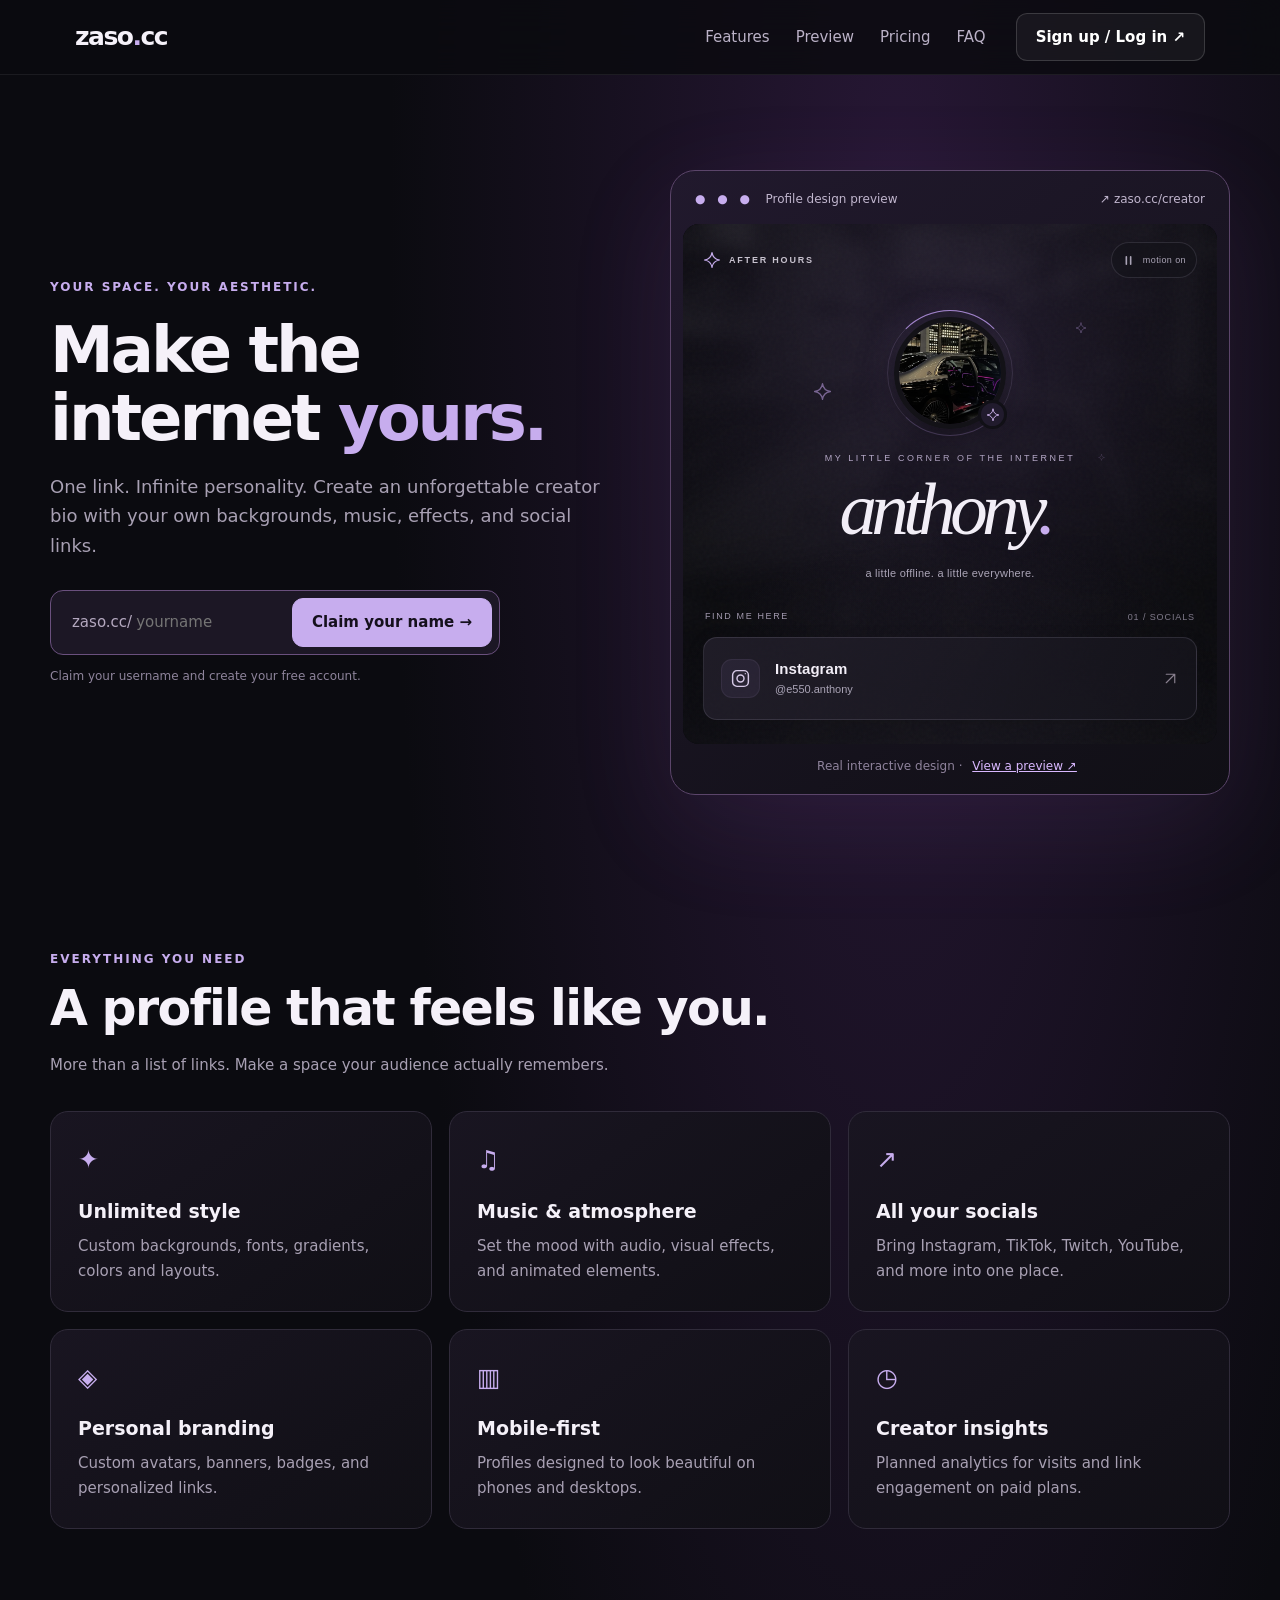
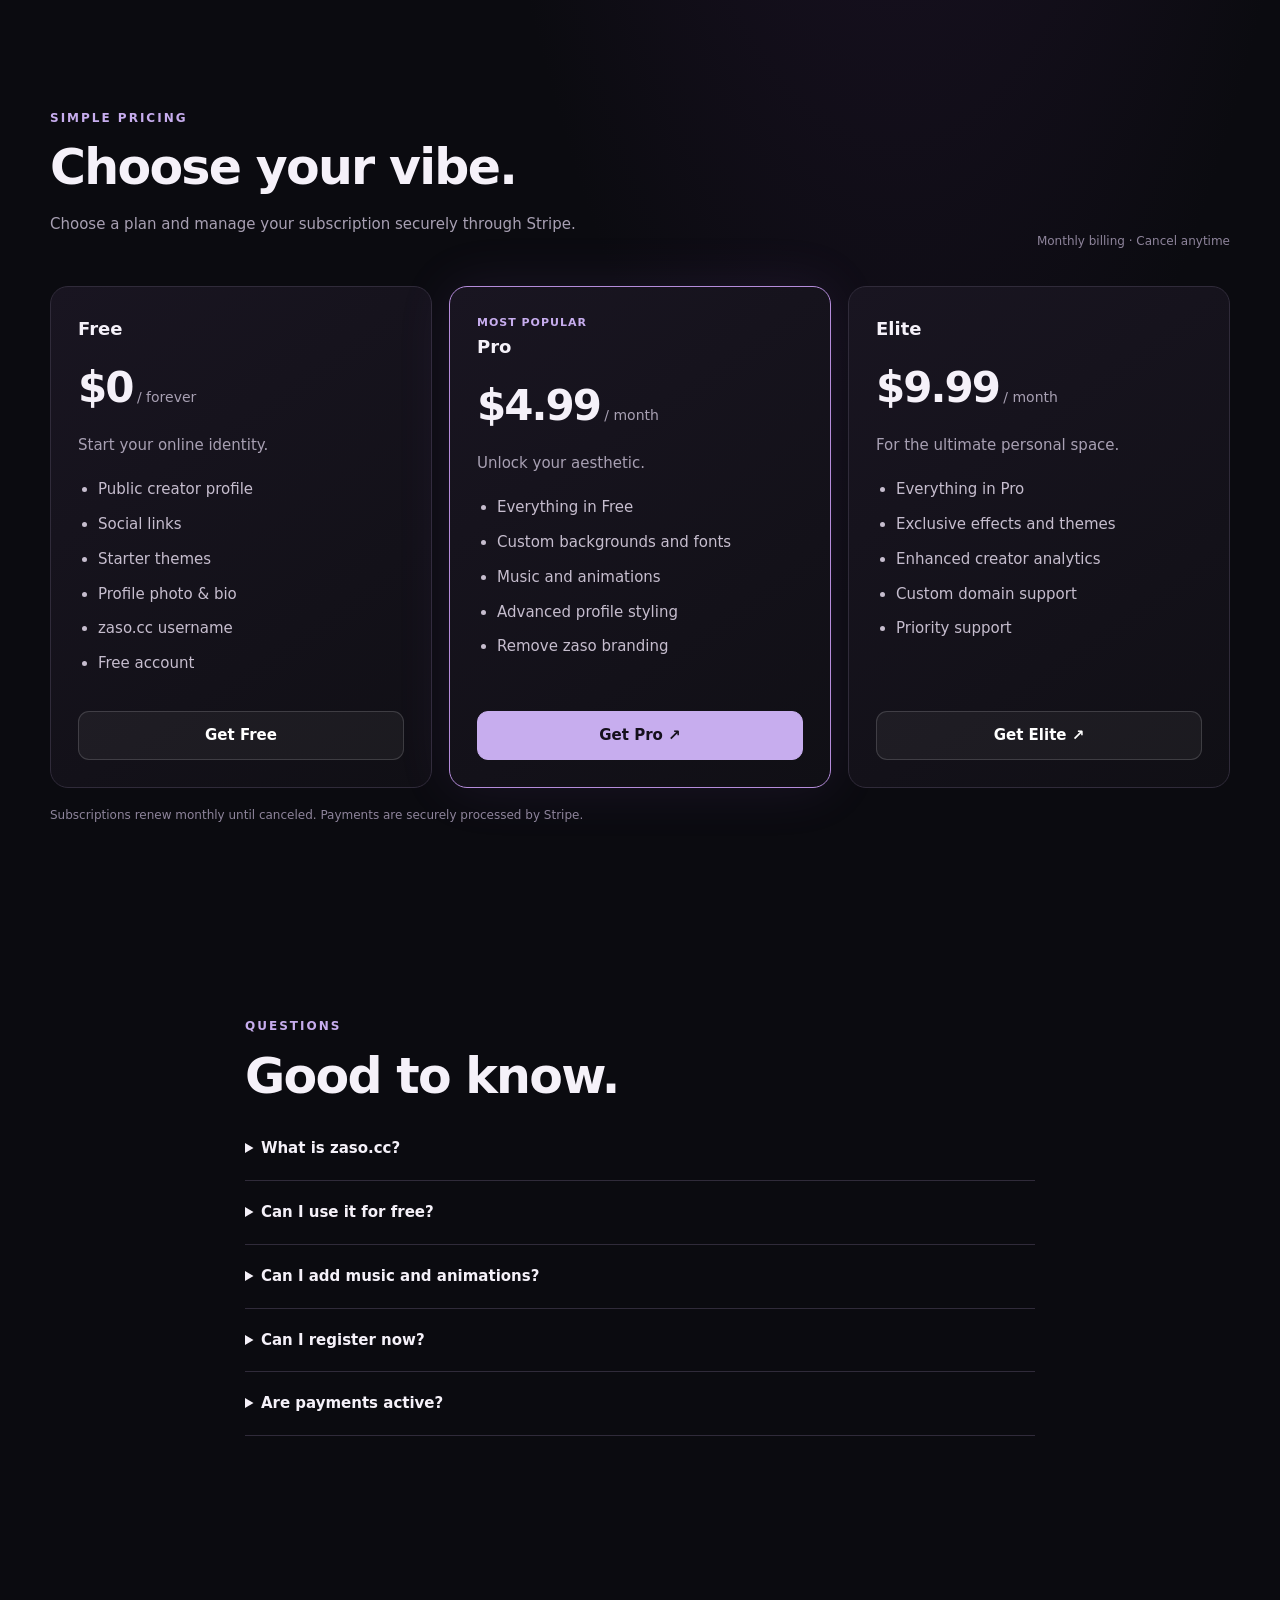
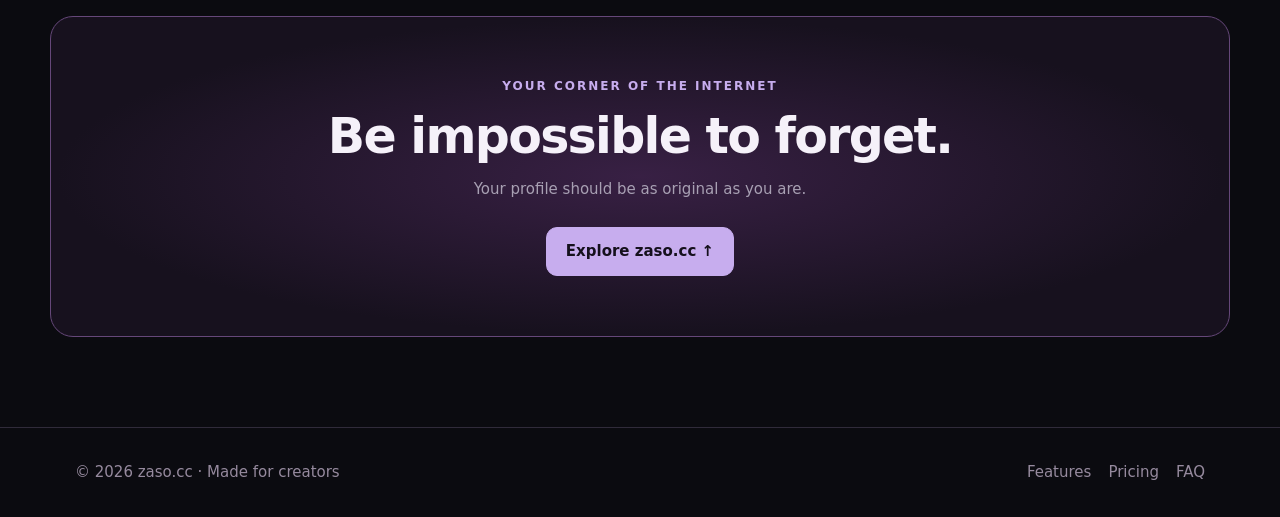
==== commit 797cbaea: "Add files via upload" ====
--- a/index.html
+++ b/index.html
@@ -1,3 +1,3 @@
 <!doctype html><html lang="en"><head><script async src="https://pagead2.googlesyndication.com/pagead/js/adsbygoogle.js?client=ca-pub-7789321813988112" crossorigin="anonymous"></script><meta charset="utf-8"><meta name="viewport" content="width=device-width,initial-scale=1"><meta name="theme-color" content="#0b0b10"><title>zaso.cc — Make your corner of the internet</title><style>
 :root{color-scheme:dark;--bg:#0b0b10;--panel:#15131c;--line:#302b3a;--purple:#c7adee;--muted:#a8a0b3}*{box-sizing:border-box}html{scroll-behavior:smooth}body{margin:0;background:radial-gradient(ellipse at 70% 7%,#271735 0,transparent 40%),var(--bg);color:#f5f1f9;font:15px/1.65 Inter,ui-sans-serif,system-ui,-apple-system,Segoe UI,sans-serif}a{color:inherit;text-decoration:none}button,input{font:inherit}button{cursor:pointer}.wrap{max-width:1180px;margin:auto;padding:0 25px}header{position:sticky;top:0;z-index:20;background:#0b0b10d9;backdrop-filter:blur(18px);border-bottom:1px solid #ffffff12}.nav{height:74px;display:flex;align-items:center;gap:30px}.logo{font-weight:850;font-size:25px;letter-spacing:-1.5px}.logo span{color:var(--purple)}nav{display:flex;gap:26px;margin-left:auto}nav a{color:#bbb2c7}nav a:hover{color:white}.btn{border:1px solid #ffffff27;border-radius:11px;background:#ffffff0c;padding:11px 19px;color:white;font-weight:650;display:inline-block}.btn.primary{background:var(--purple);border-color:var(--purple);color:#15101c}.btn:hover{filter:brightness(1.13)}.hero{padding:95px 0 65px;display:grid;grid-template-columns:1fr 1fr;gap:60px;align-items:center}.eyebrow{font-size:12px;letter-spacing:2px;text-transform:uppercase;color:var(--purple);font-weight:750}h1{font-size:clamp(45px,5vw,75px);line-height:1.06;letter-spacing:-3px;margin:19px 0}h1 em{font-style:normal;color:var(--purple)}.lead{font-size:18px;color:var(--muted);max-width:550px}.claim{display:flex;align-items:center;border:1px solid #6a507e;background:#1c1725;border-radius:13px;padding:7px;max-width:450px;margin:29px 0 12px}.claim span{padding-left:14px;color:#b4a8bf;white-space:nowrap}.claim input{min-width:0;width:100%;background:none;color:white;border:0;outline:0;padding:10px 4px}.claim button{white-space:nowrap}.hint{font-size:12px;color:#8e849b}.preview-shell{padding:12px;border:1px solid #5b456a;border-radius:25px;background:linear-gradient(145deg,#21192d,#100f15);box-shadow:0 30px 110px #a369d01a;position:relative}.preview-top{display:flex;justify-content:space-between;padding:7px 12px 14px;font-size:12px;color:#c1b6ce}.dots{letter-spacing:4px;color:#c7adee}.preview-frame{height:520px;border-radius:16px;overflow:hidden;background:#0b0b10;position:relative}.preview-frame iframe{width:100%;height:100%;border:0;display:block}.preview-placeholder{height:100%;display:flex;flex-direction:column;align-items:center;justify-content:center;text-align:center;padding:32px;background:radial-gradient(circle at 50% 32%,#4b305c 0%,#21192b 36%,#0b0b10 78%)}.preview-avatar{width:98px;height:98px;border-radius:50%;border:3px solid #c7adee;display:grid;place-items:center;font:italic 62px Georgia,serif;color:#e9d8ff;background:#24192d;box-shadow:0 0 45px #b58cdb55}.preview-placeholder h3{font-size:26px;margin:20px 0 5px}.preview-placeholder p{color:#b9a9c9;margin:0 0 24px;max-width:280px}.preview-placeholder .btn{font-size:15px}.preview-note{font-size:12px;color:#8f839c;text-align:center;margin:12px 0 4px}.section{padding:90px 0}.section h2{font-size:clamp(32px,4vw,49px);line-height:1.15;letter-spacing:-1.7px;margin:12px 0}.sub{color:var(--muted);max-width:650px}.features,.plans{display:grid;grid-template-columns:repeat(3,1fr);gap:17px;margin-top:34px}.card{border:1px solid var(--line);background:linear-gradient(145deg,#191521,#100f15);padding:27px;border-radius:18px}.icon{font-size:25px;color:var(--purple)}.card h3{margin:15px 0 7px;font-size:19px}.card p{margin:0;color:var(--muted)}.pricing-top{display:flex;align-items:end;justify-content:space-between;gap:15px}.toggle{background:#201b29;padding:5px;border-radius:12px;border:1px solid var(--line);display:flex;gap:5px}.toggle button{background:none;border:0;color:#bcb1c8;border-radius:8px;padding:8px 14px}.toggle button.active{background:#493459;color:white}.plan{display:flex;flex-direction:column}.plan.popular{border-color:#b58cdb;box-shadow:0 0 55px #a065d51b}.plan-name{font-weight:750;font-size:18px}.price{font-size:42px;font-weight:800;letter-spacing:-2px;margin:10px 0}.price small{font-size:14px;letter-spacing:0;color:var(--muted);font-weight:400}.plan ul{padding-left:20px;color:#c6bdce;flex:1}.plan li{padding:5px 0}.plan .btn{text-align:center;margin-top:15px}.tag{font-size:11px;color:var(--purple);font-weight:800;text-transform:uppercase;letter-spacing:1px}.faq{max-width:790px}.faq details{border-bottom:1px solid var(--line);padding:19px 0}.faq summary{cursor:pointer;font-weight:650}.faq details p{color:var(--muted)}.cta{text-align:center;border:1px solid #654779;border-radius:23px;padding:60px 20px;background:radial-gradient(ellipse at center,#382044,#17111e 70%)}footer{border-top:1px solid var(--line);padding:32px 0;color:#968a9e}.foot{display:flex;justify-content:space-between;gap:20px;flex-wrap:wrap}.foot a{margin-left:17px}#notice{position:fixed;bottom:22px;left:50%;transform:translateX(-50%);background:#2b2135;border:1px solid #8863a6;border-radius:10px;padding:12px 20px;display:none;z-index:40;max-width:90vw;text-align:center}.mobile-toggle{display:none}@media(max-width:850px){.hero{grid-template-columns:1fr;padding-top:55px}.features,.plans{grid-template-columns:1fr}.pricing-top{align-items:start;flex-direction:column}.preview-frame{height:470px}nav{display:none;position:absolute;top:74px;left:0;right:0;background:#16111c;padding:20px;flex-direction:column}nav.open{display:flex}.mobile-toggle{display:block;margin-left:auto}.nav>.btn{display:none}.section{padding:65px 0}h1{letter-spacing:-2px}}@media(max-width:480px){.claim{flex-wrap:wrap}.claim button{width:100%}.preview-frame{height:410px}.card{padding:22px}}
-</style><style>.preview-link{background:none;border:0;color:#d9b8ff;text-decoration:underline;cursor:pointer;font:inherit}.preview-link:hover{color:#fff}.preview-overlay{position:fixed;inset:0;z-index:9999;background:rgba(5,4,10,.94);display:none;flex-direction:column;padding:14px;gap:12px}.preview-overlay.open{display:flex}.preview-overlay-bar{display:flex;align-items:center;justify-content:space-between;gap:12px;color:#eee;font:600 14px system-ui}.preview-overlay iframe{flex:1;min-height:0;width:100%;border:1px solid #40344e;border-radius:15px;background:#0b0b10}.preview-close{background:#2b2237;color:white;border:1px solid #7c5b9a;padding:10px 17px;border-radius:10px;cursor:pointer}</style></head><body><header><div class="wrap nav"><a class="logo" href="#top">zaso<span>.</span>cc</a><nav id="nav"><a href="#features">Features</a><a href="#preview">Preview</a><a href="#pricing">Pricing</a><a href="#faq">FAQ</a></nav><button class="btn mobile-toggle" id="menu" aria-label="Toggle menu">☰</button><a class="btn" href="auth.html">Sign up / Log in ↗</a></div></header><main id="top"><div class="wrap hero"><div><div class="eyebrow">Your space. Your aesthetic.</div><h1>Make the internet <em>yours.</em></h1><p class="lead">One link. Infinite personality. Create an unforgettable creator bio with your own backgrounds, music, effects, and social links.</p><form class="claim" id="claim"><span>zaso.cc/</span><input id="username" maxlength="24" pattern="[a-zA-Z0-9_]{3,24}" placeholder="yourname" aria-label="Choose username" required><button class="btn primary" type="submit">Claim your name →</button></form><div class="hint">Claim your username and create your free account.</div></div><div id="preview" class="preview-shell"><div class="preview-top"><span><span class="dots">● ● ●</span> &nbsp; Profile design preview</span><span>↗ zaso.cc/creator</span></div><div class="preview-frame"><iframe id="creator-preview" title="Interactive creator profile preview" loading="eager" referrerpolicy="no-referrer"></iframe></div><div class="preview-note">Real interactive design · <button id="expand-preview" type="button" class="preview-link">View a preview ↗</button></div></div></div><section id="features" class="section wrap"><div class="eyebrow">Everything you need</div><h2>A profile that feels like you.</h2><p class="sub">More than a list of links. Make a space your audience actually remembers.</p><div class="features"><div class="card"><div class="icon">✦</div><h3>Unlimited style</h3><p>Custom backgrounds, fonts, gradients, colors and layouts.</p></div><div class="card"><div class="icon">♫</div><h3>Music & atmosphere</h3><p>Set the mood with audio, visual effects, and animated elements.</p></div><div class="card"><div class="icon">↗</div><h3>All your socials</h3><p>Bring Instagram, TikTok, Twitch, YouTube, and more into one place.</p></div><div class="card"><div class="icon">◈</div><h3>Personal branding</h3><p>Custom avatars, banners, badges, and personalized links.</p></div><div class="card"><div class="icon">▥</div><h3>Mobile-first</h3><p>Profiles designed to look beautiful on phones and desktops.</p></div><div class="card"><div class="icon">◷</div><h3>Creator insights</h3><p>Planned analytics for visits and link engagement on paid plans.</p></div></div></section><section id="pricing" class="section wrap"><div class="pricing-top"><div><div class="eyebrow">Simple pricing</div><h2>Choose your vibe.</h2><p class="sub">Proposed plans for launch. No payments are being collected.</p></div><div class="toggle" role="group" aria-label="Billing period"><button id="monthly" class="active" aria-pressed="true">Monthly</button><button id="yearly" aria-pressed="false">Yearly · save 20%</button></div></div><div class="plans"><div class="card plan"><div class="plan-name">Free</div><div class="price">$0<small> / forever</small></div><p>Start your online identity.</p><ul><li>Public creator profile</li><li>Social links</li><li>Starter themes</li><li>Profile photo & bio</li><li>zaso.cc username</li><li>Have ads</li></ul><a class="btn" href="auth.html">Get Free</a></div><div class="card plan popular"><div class="tag">Most popular</div><div class="plan-name">Pro</div><div class="price" data-month="4.99" data-year="3.99">$4.99<small> / month</small></div><p>Unlock your aesthetic.</p><ul><li>Everything in Free</li><li>Custom backgrounds and fonts</li><li>Music and animations</li><li>Advanced profile styling</li><li>Remove zaso branding</li></ul><button class="btn primary" data-demo>Coming soon</button></div><div class="card plan"><div class="plan-name">Elite</div><div class="price" data-month="9.99" data-year="7.99">$9.99<small> / month</small></div><p>For the ultimate personal space.</p><ul><li>Everything in Pro</li><li>Exclusive effects and themes</li><li>Enhanced creator analytics</li><li>Custom domain support</li><li>Priority support</li></ul><button class="btn" data-demo>Coming soon</button></div></div><p class="hint" style="margin-top:18px">Yearly prices shown as monthly equivalents, billed annually when subscriptions launch. Features and prices are subject to change.</p></section><section id="faq" class="section wrap faq"><div class="eyebrow">Questions</div><h2>Good to know.</h2><details><summary>What is zaso.cc?</summary><p>A customizable link-in-bio platform for creators who want more than a plain list of social links.</p></details><details><summary>Can I use it for free?</summary><p>Yes. We're planning a free tier with basic profiles and social links.</p></details><details><summary>Can I add music and animations?</summary><p>Those are planned for Pro and Elite. Some browsers require visitors to interact before music plays.</p></details><details><summary>Can I register now?</summary><p>Not yet. This is the homepage preview; account registration is a later development step.</p></details><details><summary>Are payments active?</summary><p>No. Pricing is a proposal and checkout is not connected.</p></details></section><section class="section wrap"><div class="cta"><div class="eyebrow">Your corner of the internet</div><h2>Be impossible to forget.</h2><p class="sub" style="margin:0 auto 25px">Your profile should be as original as you are.</p><a class="btn primary" href="#top">Explore zaso.cc ↑</a></div></section></main><footer><div class="wrap foot"><span>© <span id="year"></span> zaso.cc · Made for creators</span><div><a href="#features">Features</a><a href="#pricing">Pricing</a><a href="#faq">FAQ</a></div></div></footer><div class="preview-overlay" id="preview-overlay" role="dialog" aria-modal="true" aria-label="Creator profile preview"><div class="preview-overlay-bar"><span>zaso.cc · Creator design preview</span><button class="preview-close" id="close-preview" type="button">Close ✕</button></div><iframe id="preview-large" title="Expanded creator profile preview"></iframe></div><div id="notice" role="status"></div><script>document.getElementById('year').textContent=new Date().getFullYear();const notice=document.getElementById('notice');let timeout;function show(t){notice.textContent=t;notice.style.display='block';clearTimeout(timeout);timeout=setTimeout(()=>notice.style.display='none',4500)}document.getElementById('claim').addEventListener('submit',async e=>{e.preventDefault();const u=document.getElementById('username').value.trim().toLowerCase();if(!/^[a-z0-9_]{3,20}$/.test(u)){show('Use 3–20 letters, numbers or underscores.');return}const b=e.submitter;if(b)b.disabled=true;try{const r=await fetch('https://taisoikscxytvgmcgjgr.supabase.co/rest/v1/profiles?username=eq.'+encodeURIComponent(u)+'&select=username',{headers:{'apikey':'sb_publishable_5ETcjuL2nxe5J-GapmbQ0w_unVKAavU'}});if(!r.ok)throw Error('Could not check username');const data=await r.json();if(data.length){show('That username is already taken.');return}sessionStorage.setItem('zaso_claim',u);location.href='auth.html?username='+encodeURIComponent(u)}catch(err){show(err.message)}finally{if(b)b.disabled=false}});document.querySelectorAll('[data-demo]').forEach(b=>b.addEventListener('click',()=>show('Subscriptions are not available yet. Stay tuned!')));for(const [id,annual] of [['monthly',false],['yearly',true]])document.getElementById(id).addEventListener('click',()=>{document.getElementById('monthly').classList.toggle('active',!annual);document.getElementById('yearly').classList.toggle('active',annual);document.getElementById('monthly').setAttribute('aria-pressed',String(!annual));document.getElementById('yearly').setAttribute('aria-pressed',String(annual));document.querySelectorAll('[data-month]').forEach(el=>el.innerHTML='$'+el.dataset[annual?'year':'month']+'<small> / month</small>')});document.getElementById('menu').addEventListener('click',()=>document.getElementById('nav').classList.toggle('open'));document.querySelectorAll('#nav a').forEach(a=>a.addEventListener('click',()=>document.getElementById('nav').classList.remove('open')));</script><script>const CREATOR_PREVIEW_HTML="<html lang=\"en\" data-motion=\"on\" style=\"--pointer-x: 2241px; --pointer-y: 289px;\"><head>\n  <meta charset=\"UTF-8\">\n  <meta name=\"viewport\" content=\"width=device-width, initial-scale=1\">\n  <meta name=\"theme-color\" content=\"#0b0b10\">\n  <meta name=\"color-scheme\" content=\"dark\">\n  <meta name=\"description\" content=\"A little offline. A little everywhere. Find Anthony on Instagram, TikTok, and Solana.\">\n  <meta property=\"og:title\" content=\"anthony. \u2014 after hours\">\n  <meta property=\"og:description\" content=\"All my links. One little corner of the internet.\">\n  <meta property=\"og:type\" content=\"website\">\n  <meta property=\"og:url\" content=\"https://anthony-afterdark.anthonylogano461.chatgpt.site\">\n  <meta property=\"og:image\" content=\"https://i.pinimg.com/736x/9c/94/fd/9c94fdbdfa1afb3502e335c269d15d0b.jpg\">\n  <title>anthony. \u2014 after hours<\/title>\n  <link rel=\"icon\" href=\"data:image/svg+xml,%3Csvg xmlns='http://www.w3.org/2000/svg' viewBox='0 0 64 64'%3E%3Crect width='64' height='64' rx='18' fill='%23111118'/%3E%3Ctext x='16' y='47' font-family='Georgia' font-style='italic' font-size='52' fill='%23d5c5ef'%3Ea%3C/text%3E%3C/svg%3E\">\n  <style>\n    :root{--bg:#0b0b10;--fg:#f2eef7;--muted:#aaa4b6;--subtle:#807b8c;--line:rgba(215,205,234,.13);--accent:#c7adee;--panel:rgba(24,23,31,.78);--photo:url('[data-uri]');font-family:Inter,ui-sans-serif,-apple-system,BlinkMacSystemFont,\"Segoe UI\",sans-serif;color:var(--fg);background:var(--bg);font-synthesis:none}\n    *{box-sizing:border-box}\n    html{min-width:280px;scroll-behavior:smooth}\n    body{margin:0;min-height:100svh;overflow-x:hidden;-webkit-font-smoothing:antialiased}\n    a{color:inherit;text-decoration:none;-webkit-tap-highlight-color:transparent}\n    button,summary{-webkit-tap-highlight-color:transparent}\n    button{font:inherit;color:inherit}\n    button,a,summary{touch-action:manipulation}\n    ::selection{background:#a386c8;color:#09070e}\n    :focus-visible{outline:2px solid var(--accent);outline-offset:5px}\n    .icon{width:22px;height:22px;fill:none;stroke:currentColor;stroke-width:1.65;stroke-linecap:round;stroke-linejoin:round;flex-shrink:0}\n    .svg-library{position:absolute;width:0;height:0;overflow:hidden}\n    .skip{position:fixed;z-index:20;left:20px;top:-80px;padding:12px 18px;background:var(--fg);color:var(--bg);border-radius:8px}\n    .skip:focus{top:16px}\n    .ambience{position:fixed;inset:0;z-index:-1;pointer-events:none;overflow:hidden;background:var(--bg)}\n    .city{position:absolute;inset:-10%;background-image:linear-gradient(180deg,rgba(11,11,16,.55),rgba(11,11,16,.9)),var(--photo);background-size:cover;background-position:center 61%;opacity:.21;filter:grayscale(1) blur(8px);transform:scale(1.05)}\n    .bloom{position:absolute;width:750px;height:750px;left:calc(50% - 375px);top:-250px;background:radial-gradient(ellipse,rgba(145,103,195,.16),transparent 65%);animation:breathe 14s ease-in-out infinite alternate}\n    .bloom.bottom{top:auto;bottom:-500px;background:radial-gradient(ellipse,rgba(141,121,173,.12),transparent 65%);animation-delay:-7s}\n    .grain{position:absolute;inset:0;opacity:.045;background-image:url(\"data:image/svg+xml,%3Csvg viewBox='0 0 180 180' xmlns='http://www.w3.org/2000/svg'%3E%3Cfilter id='n'%3E%3CfeTurbulence type='fractalNoise' baseFrequency='.83' numOctaves='3' stitchTiles='stitch'/%3E%3C/filter%3E%3Crect width='100%25' height='100%25' opacity='.65' filter='url(%23n)'/%3E%3C/svg%3E\")}\n    .pointer-light{position:absolute;inset:0;background:radial-gradient(420px circle at var(--pointer-x,50%) var(--pointer-y,30%),rgba(165,139,203,.04),transparent 80%)}\n    .dust{position:absolute;inset:0}\n    .dust i{position:absolute;left:var(--x);top:110%;width:2px;height:2px;border-radius:50%;background:#d0bce8;opacity:0;animation:drift var(--duration,24s) var(--delay,0s) linear infinite}\n    .site-header{width:calc(100% - 80px);max-width:1240px;margin:0 auto;min-height:92px;display:flex;align-items:center;justify-content:space-between;gap:16px}\n    .wordmark{display:flex;align-items:center;gap:11px;font-size:10px;font-weight:600;letter-spacing:.2em;color:#c7c2ce}\n    .wordmark .icon{width:18px;height:18px;color:var(--accent)}\n    .motion-button{display:flex;align-items:center;gap:8px;border:1px solid var(--line);background:rgba(19,18,25,.5);border-radius:99px;padding:9px 13px;min-height:40px;font-size:10px;letter-spacing:.045em;color:var(--muted);cursor:pointer;transition:color .2s,border-color .2s}\n    .motion-button:hover{color:var(--fg);border-color:rgba(199,173,238,.4)}\n    .motion-button .icon{width:13px;height:13px}\n    .page{position:relative;width:calc(100% - 40px);max-width:540px;margin:0 auto;padding:10px 0 0}\n    .profile{text-align:center;position:relative;padding:13px 0 31px;animation:arrive .95s .05s both}\n    .avatar-scene{position:relative;width:126px;height:126px;margin:0 auto 23px}\n    .avatar-halo{position:absolute;inset:-35px;background:radial-gradient(circle,rgba(172,135,219,.17),transparent 67%);animation:breathe 8s ease-in-out infinite alternate}\n    .avatar-ring{position:absolute;inset:-7px;border:1px solid rgba(197,172,228,.16);border-radius:50%}\n    .avatar-ring::before{content:\"\";position:absolute;inset:-1px;border:1px solid transparent;border-top-color:#ad8cda;border-bottom-color:rgba(173,140,218,.25);border-radius:50%;animation:orbit 22s linear infinite}\n    .avatar{display:block;width:126px;height:126px;object-fit:cover;object-position:50% 67%;border-radius:50%;border:5px solid #13121a;box-shadow:0 12px 36px rgba(0,0,0,.5);position:relative;filter:saturate(.65);transition:filter .6s,transform .6s}\n    .avatar-scene:hover .avatar{filter:saturate(1);transform:scale(1.035)}\n    .avatar-badge{position:absolute;right:-1px;bottom:0;display:grid;place-items:center;width:29px;height:29px;background:#211b2d;border:3px solid #111016;border-radius:50%;color:#cab0e9}\n    .avatar-badge .icon{width:14px;height:14px}\n    .eyebrow{margin:0 0 5px;color:#b6a9c8;font-size:9px;letter-spacing:.28em;font-weight:500;text-transform:uppercase}\n    h1{font-family:Georgia,\"Times New Roman\",serif;font-weight:400;font-style:italic;font-size:82px;line-height:1.09;letter-spacing:-.075em;margin:0 0 14px;padding-right:10px;text-shadow:0 2px 30px rgba(195,171,223,.08)}\n    h1 span{color:var(--accent)}\n    .bio{font-size:12px;font-weight:400;letter-spacing:.025em;color:var(--muted);line-height:1.7;margin:0}\n    .flourish{position:absolute;color:#9f85bf;pointer-events:none}\n    .flourish.one{left:calc(50% - 169px);top:78px;width:19px;height:19px;opacity:.7;animation:float 8s -2s ease-in-out infinite}\n    .flourish.two{right:calc(50% - 155px);top:18px;width:12px;height:12px;opacity:.5;animation:float 9s -5s ease-in-out infinite}\n    .flourish.three{right:calc(50% - 190px);top:170px;width:7px;height:7px;opacity:.4;animation:float 10s ease-in-out infinite}\n    .section-heading{display:flex;align-items:center;justify-content:space-between;margin:0 2px 13px;gap:16px}\n    .section-heading h2{font-size:9px;line-height:1.5;font-weight:500;letter-spacing:.18em;color:#a39aaF;text-transform:uppercase;margin:0}\n    .section-heading span{font-size:9px;letter-spacing:.1em;color:var(--subtle)}\n    .links-section{animation:arrive .8s .14s both}\n    .link-card{position:relative;isolation:isolate;display:flex;align-items:center;gap:15px;min-height:83px;padding:18px 21px;border:1px solid var(--line);border-radius:14px;background:linear-gradient(115deg,rgba(38,34,47,.74),rgba(21,20,28,.79));box-shadow:0 4px 20px rgba(0,0,0,.08);transition:transform .25s,border-color .25s,background .25s,box-shadow .25s;overflow:hidden}\n    .link-card::before{content:\"\";position:absolute;inset:0;z-index:-1;background:radial-gradient(250px circle at var(--card-x,0%) var(--card-y,0%),rgba(164,124,218,.13),transparent 75%);opacity:0;transition:opacity .3s}\n    .link-card:hover{transform:translateY(-3px);border-color:rgba(191,158,231,.38);box-shadow:0 9px 27px rgba(0,0,0,.22)}\n    .link-card:hover::before{opacity:1}\n    .link-card:active{transform:translateY(0) scale(.989)}\n    .platform-icon{width:39px;height:39px;flex-shrink:0;border-radius:11px;display:grid;place-items:center;background:rgba(213,195,237,.055);border:1px solid rgba(213,195,237,.07);color:#d5c8e6;transition:background .3s,color .3s}\n    .link-card:hover .platform-icon{background:rgba(178,143,220,.12);color:#e4d2fa}\n    .platform-icon .icon{width:21px;height:21px}\n    .link-copy{display:flex;flex-direction:column;gap:5px;min-width:0}\n    .link-title{font-weight:550;font-size:14px;letter-spacing:.005em}\n    .link-subtitle{font-size:11px;color:var(--muted);line-height:1.4}\n    .arrow{margin-left:auto;flex-shrink:0;width:17px;height:17px;color:#89808f;transition:transform .3s,color .3s}\n    .link-card:hover .arrow{transform:translate(2px,-2px);color:var(--accent)}\n    .instagram{min-height:83px;margin-bottom:25px}\n    .instagram .link-title{font-size:15px}\n    .instagram .platform-icon{background:rgba(172,132,222,.075)}\n    .tiktok-grid{display:grid;grid-template-columns:repeat(2,minmax(0,1fr));gap:10px}\n    .tiktok-grid .link-card{min-height:86px;padding:16px;gap:12px}\n    .tiktok-grid .platform-icon{width:34px;height:34px;border-radius:10px}\n    .tiktok-grid .platform-icon .icon{width:18px;height:18px}\n    .tiktok-grid .arrow{width:14px;height:14px}\n    .wallet-section{margin-top:25px;animation:arrive .8s .28s both}\n    .wallet{border:1px solid var(--line);border-radius:14px;background:linear-gradient(115deg,rgba(32,29,41,.73),rgba(20,19,27,.82));overflow:hidden;transition:border-color .25s}\n    .wallet:hover{border-color:rgba(188,158,225,.3)}\n    .wallet-header{display:flex;align-items:center;gap:15px;min-height:82px;padding:17px 21px}\n    .wallet-content{padding:0 21px 21px;animation:arrive .35s both}\n    .wallet-content-inner{border-top:1px solid var(--line);padding-top:18px}\n    .balance-line{display:flex;justify-content:space-between;align-items:center;gap:12px;flex-wrap:wrap}\n    .balance-label{display:block;color:var(--muted);font-size:10px;letter-spacing:.07em;margin-bottom:8px}\n    .balance{font-size:28px;letter-spacing:-.045em;line-height:1.2;font-variant-numeric:tabular-nums;font-weight:400}\n    .balance-unit{font-size:12px;color:#b8a4d1;letter-spacing:.06em;margin-left:5px}\n    .refresh{display:flex;align-items:center;justify-content:center;gap:7px;background:transparent;border:1px solid var(--line);min-height:35px;border-radius:8px;padding:8px 10px;font-size:10px;color:var(--muted);cursor:pointer;transition:color .2s,border-color .2s}\n    .refresh:hover{color:var(--fg);border-color:#817090}\n    .refresh .icon{width:13px;height:13px}\n    .refresh:disabled{opacity:.5;cursor:wait}\n    .refresh:disabled .icon{animation:orbit 1.6s linear infinite}\n    .wallet-status{margin:9px 0 17px;font-size:10px;line-height:1.6;color:var(--muted)}\n    .wallet-status[data-state=\"live\"]{color:#bba4d6}\n    .address-line{display:flex;align-items:center;gap:8px;padding:10px 11px;border:1px solid rgba(197,177,224,.09);border-radius:8px;background:rgba(0,0,0,.15)}\n    .address-line code{font-family:ui-monospace,SFMono-Regular,Consolas,monospace;font-size:10px;line-height:1.7;color:#b4aaba;overflow-wrap:anywhere;flex:1;min-width:0;user-select:all}\n    .copy-address{display:grid;place-items:center;flex-shrink:0;width:33px;height:33px;border:0;border-radius:6px;background:transparent;color:#bba6d5;cursor:pointer}\n    .copy-address:hover{background:rgba(195,167,231,.09)}\n    .copy-address .icon{width:15px;height:15px}\n    .wallet-footer{display:flex;justify-content:space-between;align-items:center;gap:8px;margin-top:15px}\n    .usd-value{display:flex;align-items:baseline;gap:6px;color:#d9c7ef;font-size:16px;font-variant-numeric:tabular-nums;letter-spacing:-.02em}\n    .usd-unit{font-size:10px;letter-spacing:.08em;color:var(--muted)}\n    .explorer{display:flex;align-items:center;gap:6px;font-size:11px;color:#d0b9eb;min-height:30px}\n    .explorer:hover{text-decoration:underline;text-underline-offset:4px}\n    .explorer .icon{width:13px;height:13px}\n    .footer{display:flex;justify-content:center;align-items:center;gap:12px;padding:30px 0 33px;color:#8b8296;font-size:10px;letter-spacing:.06em;animation:arrive .8s .36s both}\n    .footer::before,.footer::after{content:\"\";height:1px;width:27px;background:linear-gradient(90deg,transparent,rgba(185,164,210,.25))}\n    .footer::after{transform:rotate(180deg)}\n    .footer .icon{width:11px;height:11px;color:#bda1dc}\n    .toast{position:fixed;z-index:30;bottom:24px;left:50%;max-width:calc(100% - 40px);transform:translate(-50%,20px);opacity:0;pointer-events:none;border:1px solid rgba(205,173,241,.3);background:#211b2b;color:#ecdefd;border-radius:10px;padding:12px 17px;text-align:center;font-size:12px;box-shadow:0 8px 36px #0007;transition:opacity .25s,transform .25s}\n    .toast.visible{opacity:1;transform:translate(-50%,0)}\n    [hidden]{display:none!important}\n    @keyframes arrive{from{opacity:0;transform:translateY(18px);filter:blur(5px)}to{opacity:1;transform:translateY(0);filter:blur(0)}}\n    @keyframes orbit{to{transform:rotate(360deg)}}\n    @keyframes float{0%,100%{transform:translateY(0) rotate(0deg)}50%{transform:translateY(-12px) rotate(13deg)}}\n    @keyframes breathe{from{opacity:.6;transform:scale(.94)}to{opacity:1;transform:scale(1.08)}}\n    @keyframes drift{0%{transform:translate(0,0);opacity:0}15%{opacity:.35}80%{opacity:.2}100%{transform:translate(40px,-125vh);opacity:0}}\n    html[data-motion=\"off\"] *,html[data-motion=\"off\"] *::before,html[data-motion=\"off\"] *::after{animation:none!important;transition:none!important;scroll-behavior:auto!important}\n    html[data-motion=\"off\"] .dust{display:none}\n    @media(min-width:1000px){.page{padding-top:18px}.site-header{min-height:84px}.ambience::after{content:\"\";position:absolute;inset:0;background:linear-gradient(90deg,rgba(11,11,16,.5),transparent 35%,transparent 65%,rgba(11,11,16,.5))}}\n    @media(max-width:600px){.site-header{width:calc(100% - 40px);min-height:72px}.wordmark{font-size:9px;gap:8px}.motion-button{font-size:9px;min-height:36px;padding:8px 10px}.page{padding-top:8px}.profile{padding-top:13px;padding-bottom:28px}.avatar-scene,.avatar{width:112px;height:112px}.avatar-scene{margin-bottom:24px}h1{font-size:75px}.bio{font-size:11px}.link-card,.wallet-header{padding-left:17px;padding-right:17px}.wallet-content{padding-left:17px;padding-right:17px}.flourish.one{left:calc(50% - 137px)}.flourish.two{right:calc(50% - 137px)}.flourish.three{right:calc(50% - 155px);top:150px}.footer{padding:27px 0 29px}}\n    @media(max-width:370px){.page{width:calc(100% - 28px)}.site-header{width:calc(100% - 28px)}.tiktok-grid{gap:8px}.tiktok-grid .link-card{padding:13px 10px;gap:8px}.tiktok-grid .platform-icon{width:28px;height:28px}.tiktok-grid .link-title{font-size:13px}.tiktok-grid .arrow{width:12px}.flourish.three{display:none}.wallet-footer{flex-wrap:wrap}.balance{font-size:25px}}\n    @media(prefers-reduced-motion:reduce){*,*::before,*::after{animation:none!important;transition:none!important;scroll-behavior:auto!important}.dust{display:none}}\n  <\/style>\n<\/head>\n<body>\n  <a class=\"skip\" href=\"#links\">Skip to links<\/a>\n  <svg class=\"svg-library\" aria-hidden=\"true\" xmlns=\"http://www.w3.org/2000/svg\">\n    <symbol id=\"i-star\" viewBox=\"0 0 24 24\"><path d=\"M12 2c.9 6.2 3.8 9.1 10 10-6.2.9-9.1 3.8-10 10-.9-6.2-3.8-9.1-10-10 6.2-.9 9.1-3.8 10-10Z\"><\/path><\/symbol>\n    <symbol id=\"i-instagram\" viewBox=\"0 0 24 24\"><rect x=\"3\" y=\"3\" width=\"18\" height=\"18\" rx=\"5\"><\/rect><circle cx=\"12\" cy=\"12\" r=\"4\"><\/circle><circle cx=\"17.5\" cy=\"6.5\" r=\".75\" fill=\"currentColor\" stroke=\"none\"><\/circle><\/symbol>\n    <symbol id=\"i-tiktok\" viewBox=\"0 0 24 24\"><path d=\"M14 3h3c.2 2.5 1.6 4 4 4.3v3.1a9.8 9.8 0 0 1-4-1.2V16a6 6 0 1 1-6-6h.7v3.3H11a2.8 2.8 0 1 0 3 2.8V3Z\" fill=\"currentColor\" stroke=\"none\"><\/path><\/symbol>\n    <symbol id=\"i-arrow\" viewBox=\"0 0 24 24\"><path d=\"M6 18 18 6M6 6h12v12\"><\/path><\/symbol>\n    <symbol id=\"i-chevron\" viewBox=\"0 0 24 24\"><path d=\"m6 9 6 6 6-6\"><\/path><\/symbol>\n    <symbol id=\"i-solana\" viewBox=\"0 0 24 24\"><path d=\"M6 5h16l-4 4H2l4-4Zm12 6H2l4 4h16l-4-4ZM6 17h16l-4 4H2l4-4Z\" fill=\"currentColor\" stroke=\"none\" transform=\"translate(0 -1)\"><\/path><\/symbol>\n    <symbol id=\"i-copy\" viewBox=\"0 0 24 24\"><rect x=\"8\" y=\"8\" width=\"12\" height=\"13\" rx=\"2\"><\/rect><path d=\"M16 8V5a2 2 0 0 0-2-2H5a2 2 0 0 0-2 2v10a2 2 0 0 0 2 2h3\"><\/path><\/symbol>\n    <symbol id=\"i-refresh\" viewBox=\"0 0 24 24\"><path d=\"M20 7v5h-5M4 17v-5h5\"><\/path><path d=\"M6.1 6.1A8 8 0 0 1 20 12M4 12a8 8 0 0 0 13.9 5.9\"><\/path><\/symbol>\n    <symbol id=\"i-eye\" viewBox=\"0 0 24 24\"><path d=\"M2 12s3.5-7 10-7 10 7 10 7-3.5 7-10 7S2 12 2 12Z\"><\/path><circle cx=\"12\" cy=\"12\" r=\"3\"><\/circle><\/symbol>\n    <symbol id=\"i-pause\" viewBox=\"0 0 24 24\"><path d=\"M8 5v14M16 5v14\" stroke-width=\"3\"><\/path><\/symbol>\n    <symbol id=\"i-play\" viewBox=\"0 0 24 24\"><path d=\"m8 4 12 8-12 8V4Z\"><\/path><\/symbol>\n  <\/svg>\n  <div class=\"ambience\" aria-hidden=\"true\">\n    <div class=\"city\"><\/div><div class=\"bloom\"><\/div><div class=\"bloom bottom\"><\/div><div class=\"pointer-light\"><\/div><div class=\"grain\"><\/div>\n    <div class=\"dust\">\n      <i style=\"--x:9%;--duration:27s;--delay:-5s\"><\/i><i style=\"--x:18%;--duration:32s;--delay:-19s\"><\/i><i style=\"--x:26%;--duration:29s;--delay:-9s\"><\/i><i style=\"--x:35%;--duration:35s;--delay:-23s\"><\/i><i style=\"--x:43%;--duration:26s;--delay:-17s\"><\/i><i style=\"--x:53%;--duration:33s;--delay:-7s\"><\/i><i style=\"--x:61%;--duration:31s;--delay:-26s\"><\/i><i style=\"--x:70%;--duration:28s;--delay:-12s\"><\/i><i style=\"--x:79%;--duration:36s;--delay:-3s\"><\/i><i style=\"--x:90%;--duration:30s;--delay:-21s\"><\/i>\n    <\/div>\n  <\/div>\n  <header class=\"site-header\">\n    <span class=\"wordmark\"><svg class=\"icon\" aria-hidden=\"true\"><use href=\"#i-star\"><\/use><\/svg> AFTER HOURS<\/span>\n    <button class=\"motion-button\" id=\"motion-toggle\" type=\"button\" aria-label=\"Pause animations\" aria-pressed=\"false\"><svg class=\"icon\" aria-hidden=\"true\"><use id=\"motion-icon\" href=\"#i-pause\"><\/use><\/svg><span id=\"motion-label\">motion on<\/span><\/button>\n  <\/header>\n  <main class=\"page\">\n    <section class=\"profile\" aria-labelledby=\"name\">\n      <svg class=\"icon flourish one\" aria-hidden=\"true\"><use href=\"#i-star\"><\/use><\/svg><svg class=\"icon flourish two\" aria-hidden=\"true\"><use href=\"#i-star\"><\/use><\/svg><svg class=\"icon flourish three\" aria-hidden=\"true\"><use href=\"#i-star\"><\/use><\/svg>\n      <div class=\"avatar-scene\">\n        <div class=\"avatar-halo\" aria-hidden=\"true\"><\/div><div class=\"avatar-ring\" aria-hidden=\"true\"><\/div>\n        <img class=\"avatar\" src=\"[data-uri]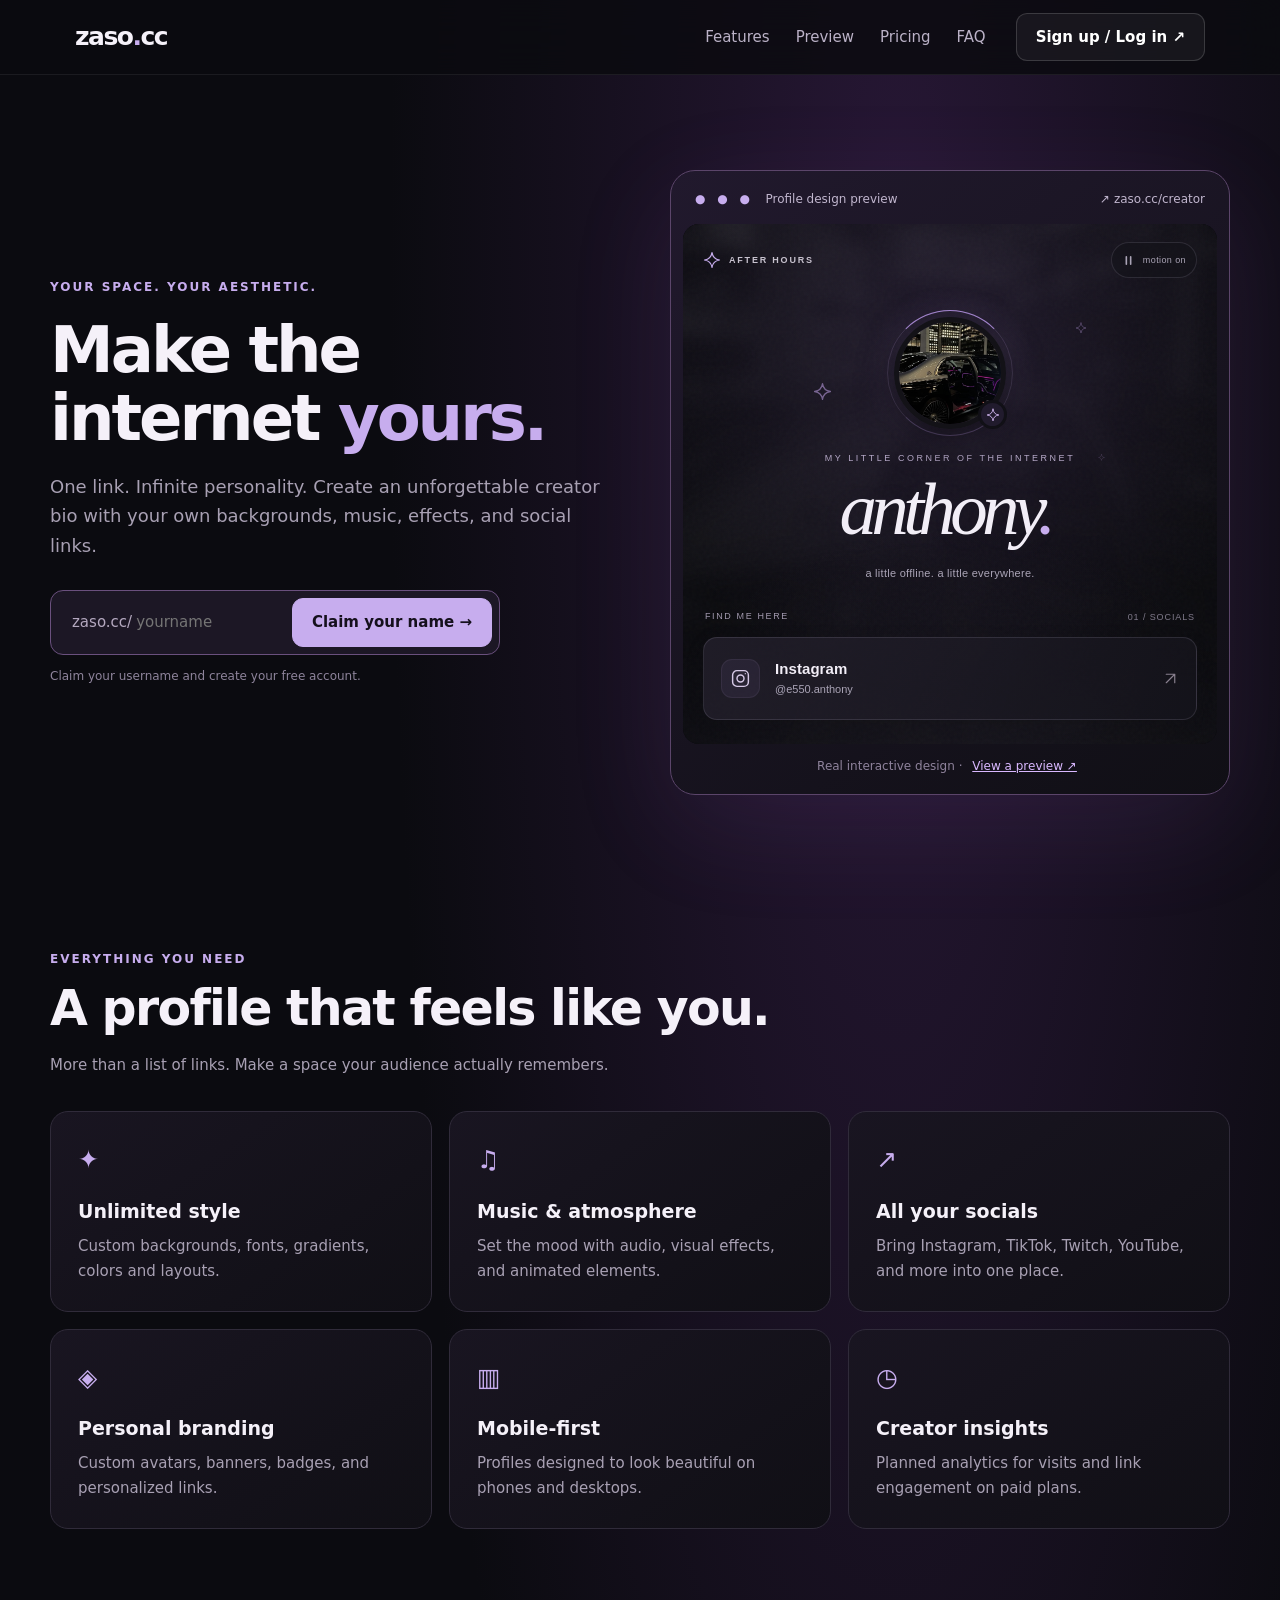
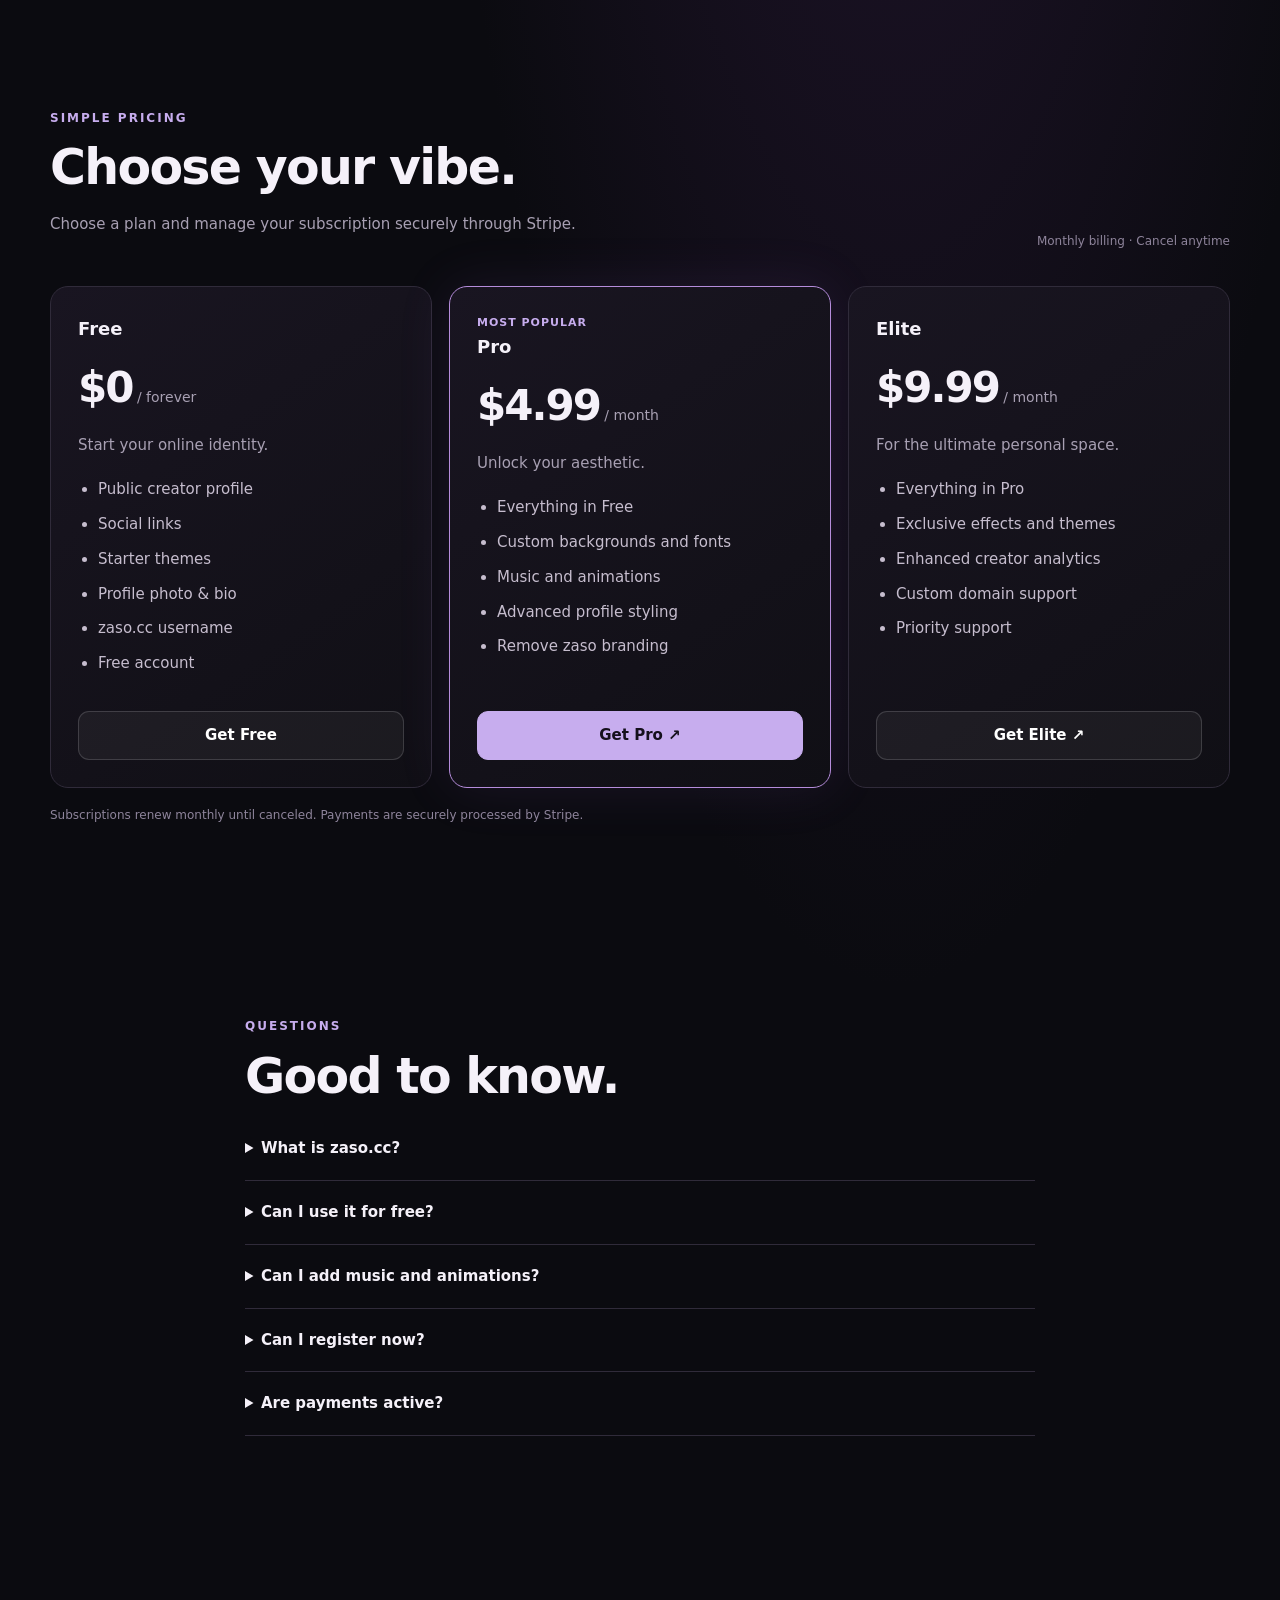
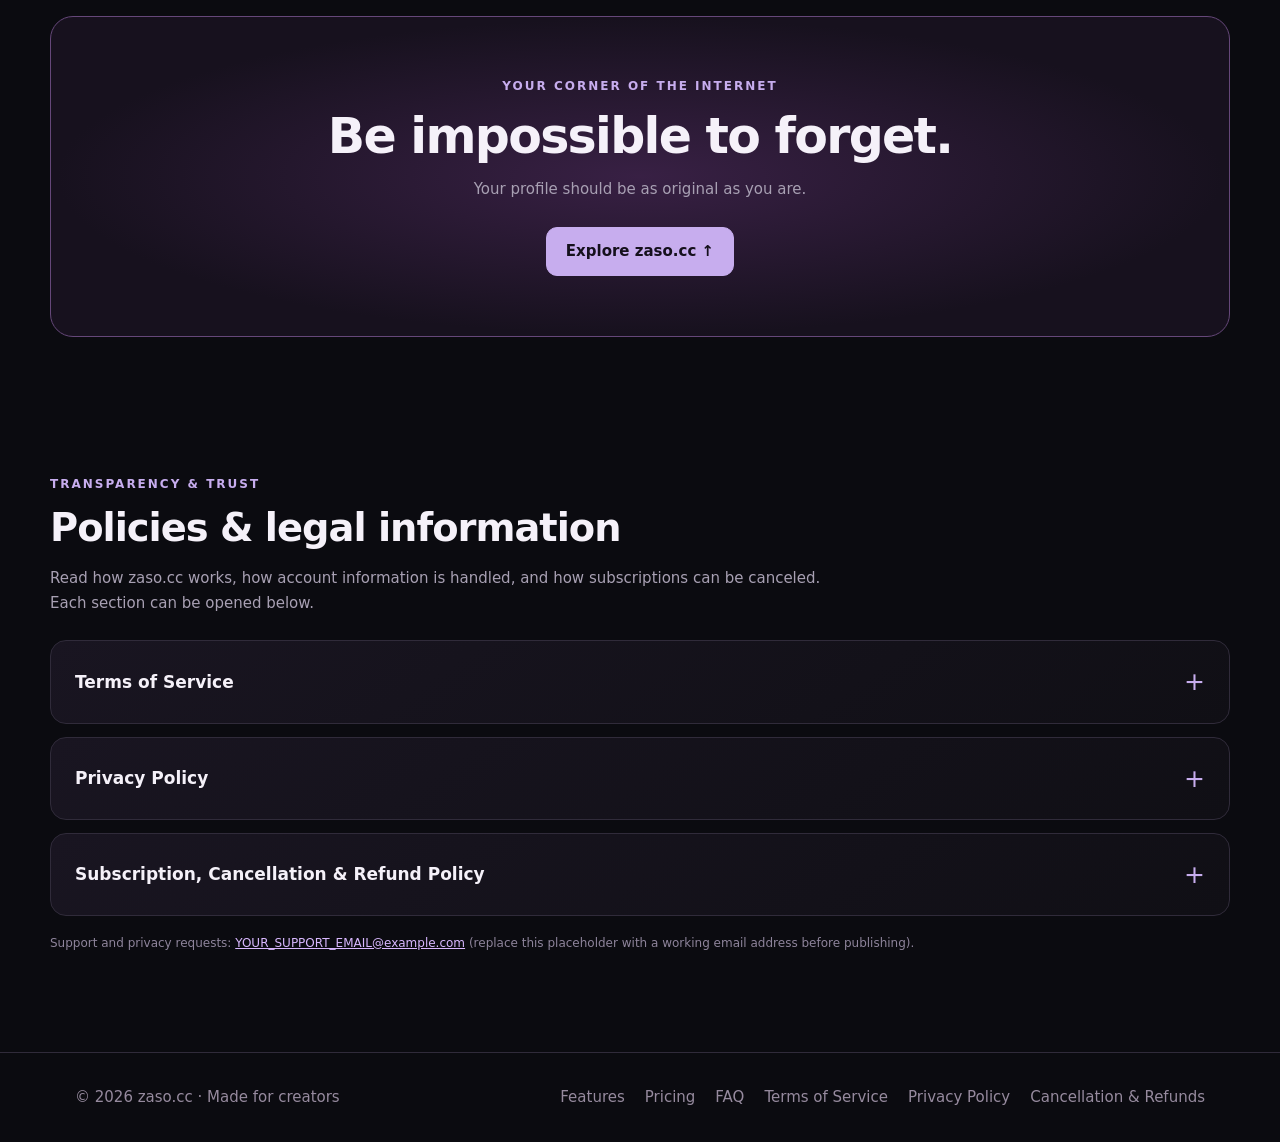
==== commit 92048dd2: "Update index.html" ====
--- a/index.html
+++ b/index.html
@@ -1,3 +1,512 @@
-<!doctype html><html lang="en"><head><script async src="https://pagead2.googlesyndication.com/pagead/js/adsbygoogle.js?client=ca-pub-7789321813988112" crossorigin="anonymous"></script><meta charset="utf-8"><meta name="viewport" content="width=device-width,initial-scale=1"><meta name="theme-color" content="#0b0b10"><title>zaso.cc — Make your corner of the internet</title><style>
+<html lang="en"><head><script src="https://pagead2.googlesyndication.com/pagead/managed/js/adsense/m202610120101/show_ads_impl_fy2021.js" fetchpriority="high"></script><script async="" src="https://pagead2.googlesyndication.com/pagead/js/adsbygoogle.js?client=ca-pub-7789321813988112" crossorigin="anonymous" data-checked-head="true"></script><meta charset="utf-8"><meta name="viewport" content="width=device-width,initial-scale=1"><meta name="theme-color" content="#0b0b10"><title>zaso.cc — Make your corner of the internet</title><style>
 :root{color-scheme:dark;--bg:#0b0b10;--panel:#15131c;--line:#302b3a;--purple:#c7adee;--muted:#a8a0b3}*{box-sizing:border-box}html{scroll-behavior:smooth}body{margin:0;background:radial-gradient(ellipse at 70% 7%,#271735 0,transparent 40%),var(--bg);color:#f5f1f9;font:15px/1.65 Inter,ui-sans-serif,system-ui,-apple-system,Segoe UI,sans-serif}a{color:inherit;text-decoration:none}button,input{font:inherit}button{cursor:pointer}.wrap{max-width:1180px;margin:auto;padding:0 25px}header{position:sticky;top:0;z-index:20;background:#0b0b10d9;backdrop-filter:blur(18px);border-bottom:1px solid #ffffff12}.nav{height:74px;display:flex;align-items:center;gap:30px}.logo{font-weight:850;font-size:25px;letter-spacing:-1.5px}.logo span{color:var(--purple)}nav{display:flex;gap:26px;margin-left:auto}nav a{color:#bbb2c7}nav a:hover{color:white}.btn{border:1px solid #ffffff27;border-radius:11px;background:#ffffff0c;padding:11px 19px;color:white;font-weight:650;display:inline-block}.btn.primary{background:var(--purple);border-color:var(--purple);color:#15101c}.btn:hover{filter:brightness(1.13)}.hero{padding:95px 0 65px;display:grid;grid-template-columns:1fr 1fr;gap:60px;align-items:center}.eyebrow{font-size:12px;letter-spacing:2px;text-transform:uppercase;color:var(--purple);font-weight:750}h1{font-size:clamp(45px,5vw,75px);line-height:1.06;letter-spacing:-3px;margin:19px 0}h1 em{font-style:normal;color:var(--purple)}.lead{font-size:18px;color:var(--muted);max-width:550px}.claim{display:flex;align-items:center;border:1px solid #6a507e;background:#1c1725;border-radius:13px;padding:7px;max-width:450px;margin:29px 0 12px}.claim span{padding-left:14px;color:#b4a8bf;white-space:nowrap}.claim input{min-width:0;width:100%;background:none;color:white;border:0;outline:0;padding:10px 4px}.claim button{white-space:nowrap}.hint{font-size:12px;color:#8e849b}.preview-shell{padding:12px;border:1px solid #5b456a;border-radius:25px;background:linear-gradient(145deg,#21192d,#100f15);box-shadow:0 30px 110px #a369d01a;position:relative}.preview-top{display:flex;justify-content:space-between;padding:7px 12px 14px;font-size:12px;color:#c1b6ce}.dots{letter-spacing:4px;color:#c7adee}.preview-frame{height:520px;border-radius:16px;overflow:hidden;background:#0b0b10;position:relative}.preview-frame iframe{width:100%;height:100%;border:0;display:block}.preview-placeholder{height:100%;display:flex;flex-direction:column;align-items:center;justify-content:center;text-align:center;padding:32px;background:radial-gradient(circle at 50% 32%,#4b305c 0%,#21192b 36%,#0b0b10 78%)}.preview-avatar{width:98px;height:98px;border-radius:50%;border:3px solid #c7adee;display:grid;place-items:center;font:italic 62px Georgia,serif;color:#e9d8ff;background:#24192d;box-shadow:0 0 45px #b58cdb55}.preview-placeholder h3{font-size:26px;margin:20px 0 5px}.preview-placeholder p{color:#b9a9c9;margin:0 0 24px;max-width:280px}.preview-placeholder .btn{font-size:15px}.preview-note{font-size:12px;color:#8f839c;text-align:center;margin:12px 0 4px}.section{padding:90px 0}.section h2{font-size:clamp(32px,4vw,49px);line-height:1.15;letter-spacing:-1.7px;margin:12px 0}.sub{color:var(--muted);max-width:650px}.features,.plans{display:grid;grid-template-columns:repeat(3,1fr);gap:17px;margin-top:34px}.card{border:1px solid var(--line);background:linear-gradient(145deg,#191521,#100f15);padding:27px;border-radius:18px}.icon{font-size:25px;color:var(--purple)}.card h3{margin:15px 0 7px;font-size:19px}.card p{margin:0;color:var(--muted)}.pricing-top{display:flex;align-items:end;justify-content:space-between;gap:15px}.toggle{background:#201b29;padding:5px;border-radius:12px;border:1px solid var(--line);display:flex;gap:5px}.toggle button{background:none;border:0;color:#bcb1c8;border-radius:8px;padding:8px 14px}.toggle button.active{background:#493459;color:white}.plan{display:flex;flex-direction:column}.plan.popular{border-color:#b58cdb;box-shadow:0 0 55px #a065d51b}.plan-name{font-weight:750;font-size:18px}.price{font-size:42px;font-weight:800;letter-spacing:-2px;margin:10px 0}.price small{font-size:14px;letter-spacing:0;color:var(--muted);font-weight:400}.plan ul{padding-left:20px;color:#c6bdce;flex:1}.plan li{padding:5px 0}.plan .btn{text-align:center;margin-top:15px}.tag{font-size:11px;color:var(--purple);font-weight:800;text-transform:uppercase;letter-spacing:1px}.faq{max-width:790px}.faq details{border-bottom:1px solid var(--line);padding:19px 0}.faq summary{cursor:pointer;font-weight:650}.faq details p{color:var(--muted)}.cta{text-align:center;border:1px solid #654779;border-radius:23px;padding:60px 20px;background:radial-gradient(ellipse at center,#382044,#17111e 70%)}footer{border-top:1px solid var(--line);padding:32px 0;color:#968a9e}.foot{display:flex;justify-content:space-between;gap:20px;flex-wrap:wrap}.foot a{margin-left:17px}#notice{position:fixed;bottom:22px;left:50%;transform:translateX(-50%);background:#2b2135;border:1px solid #8863a6;border-radius:10px;padding:12px 20px;display:none;z-index:40;max-width:90vw;text-align:center}.mobile-toggle{display:none}@media(max-width:850px){.hero{grid-template-columns:1fr;padding-top:55px}.features,.plans{grid-template-columns:1fr}.pricing-top{align-items:start;flex-direction:column}.preview-frame{height:470px}nav{display:none;position:absolute;top:74px;left:0;right:0;background:#16111c;padding:20px;flex-direction:column}nav.open{display:flex}.mobile-toggle{display:block;margin-left:auto}.nav>.btn{display:none}.section{padding:65px 0}h1{letter-spacing:-2px}}@media(max-width:480px){.claim{flex-wrap:wrap}.claim button{width:100%}.preview-frame{height:410px}.card{padding:22px}}
-</style><style>.preview-link{background:none;border:0;color:#d9b8ff;text-decoration:underline;cursor:pointer;font:inherit}.preview-link:hover{color:#fff}.preview-overlay{position:fixed;inset:0;z-index:9999;background:rgba(5,4,10,.94);display:none;flex-direction:column;padding:14px;gap:12px}.preview-overlay.open{display:flex}.preview-overlay-bar{display:flex;align-items:center;justify-content:space-between;gap:12px;color:#eee;font:600 14px system-ui}.preview-overlay iframe{flex:1;min-height:0;width:100%;border:1px solid #40344e;border-radius:15px;background:#0b0b10}.preview-close{background:#2b2237;color:white;border:1px solid #7c5b9a;padding:10px 17px;border-radius:10px;cursor:pointer}</style></head><body><header><div class="wrap nav"><a class="logo" href="#top">zaso<span>.</span>cc</a><nav id="nav"><a href="#features">Features</a><a href="#preview">Preview</a><a href="#pricing">Pricing</a><a href="#faq">FAQ</a></nav><button class="btn mobile-toggle" id="menu" aria-label="Toggle menu">☰</button><a class="btn" href="auth.html">Sign up / Log in ↗</a></div></header><main id="top"><div class="wrap hero"><div><div class="eyebrow">Your space. Your aesthetic.</div><h1>Make the internet <em>yours.</em></h1><p class="lead">One link. Infinite personality. Create an unforgettable creator bio with your own backgrounds, music, effects, and social links.</p><form class="claim" id="claim"><span>zaso.cc/</span><input id="username" maxlength="24" pattern="[a-zA-Z0-9_]{3,24}" placeholder="yourname" aria-label="Choose username" required><button class="btn primary" type="submit">Claim your name →</button></form><div class="hint">Claim your username and create your free account.</div></div><div id="preview" class="preview-shell"><div class="preview-top"><span><span class="dots">● ● ●</span> &nbsp; Profile design preview</span><span>↗ zaso.cc/creator</span></div><div class="preview-frame"><iframe id="creator-preview" title="Interactive creator profile preview" loading="eager" referrerpolicy="no-referrer"></iframe></div><div class="preview-note">Real interactive design · <button id="expand-preview" type="button" class="preview-link">View a preview ↗</button></div></div></div><section id="features" class="section wrap"><div class="eyebrow">Everything you need</div><h2>A profile that feels like you.</h2><p class="sub">More than a list of links. Make a space your audience actually remembers.</p><div class="features"><div class="card"><div class="icon">✦</div><h3>Unlimited style</h3><p>Custom backgrounds, fonts, gradients, colors and layouts.</p></div><div class="card"><div class="icon">♫</div><h3>Music & atmosphere</h3><p>Set the mood with audio, visual effects, and animated elements.</p></div><div class="card"><div class="icon">↗</div><h3>All your socials</h3><p>Bring Instagram, TikTok, Twitch, YouTube, and more into one place.</p></div><div class="card"><div class="icon">◈</div><h3>Personal branding</h3><p>Custom avatars, banners, badges, and personalized links.</p></div><div class="card"><div class="icon">▥</div><h3>Mobile-first</h3><p>Profiles designed to look beautiful on phones and desktops.</p></div><div class="card"><div class="icon">◷</div><h3>Creator insights</h3><p>Planned analytics for visits and link engagement on paid plans.</p></div></div></section><section id="pricing" class="section wrap"><div class="pricing-top"><div><div class="eyebrow">Simple pricing</div><h2>Choose your vibe.</h2><p class="sub">Choose a plan and manage your subscription securely through Stripe.</p></div><span class="hint">Monthly billing · Cancel anytime</span></div><div class="plans"><div class="card plan"><div class="plan-name">Free</div><div class="price">$0<small> / forever</small></div><p>Start your online identity.</p><ul><li>Public creator profile</li><li>Social links</li><li>Starter themes</li><li>Profile photo & bio</li><li>zaso.cc username</li><li>Free account</li></ul><a class="btn" href="auth.html">Get Free</a></div><div class="card plan popular"><div class="tag">Most popular</div><div class="plan-name">Pro</div><div class="price" data-month="4.99" data-year="3.99">$4.99<small> / month</small></div><p>Unlock your aesthetic.</p><ul><li>Everything in Free</li><li>Custom backgrounds and fonts</li><li>Music and animations</li><li>Advanced profile styling</li><li>Remove zaso branding</li></ul><a class="btn primary" href="dashboard.html?upgrade=pro">Get Pro ↗</a></div><div class="card plan"><div class="plan-name">Elite</div><div class="price" data-month="9.99" data-year="7.99">$9.99<small> / month</small></div><p>For the ultimate personal space.</p><ul><li>Everything in Pro</li><li>Exclusive effects and themes</li><li>Enhanced creator analytics</li><li>Custom domain support</li><li>Priority support</li></ul><a class="btn" href="dashboard.html?upgrade=elite">Get Elite ↗</a></div></div><p class="hint" style="margin-top:18px">Subscriptions renew monthly until canceled. Payments are securely processed by Stripe.</p></section><section id="faq" class="section wrap faq"><div class="eyebrow">Questions</div><h2>Good to know.</h2><details><summary>What is zaso.cc?</summary><p>A customizable link-in-bio platform for creators who want more than a plain list of social links.</p></details><details><summary>Can I use it for free?</summary><p>Yes. We're planning a free tier with basic profiles and social links.</p></details><details><summary>Can I add music and animations?</summary><p>Those are planned for Pro and Elite. Some browsers require visitors to interact before music plays.</p></details><details><summary>Can I register now?</summary><p>Not yet. This is the homepage preview; account registration is a later development step.</p></details><details><summary>Are payments active?</summary><p>Pro and Elite subscriptions are processed securely through Stripe Checkout.</p></details></section><section class="section wrap"><div class="cta"><div class="eyebrow">Your corner of the internet</div><h2>Be impossible to forget.</h2><p class="sub" style="margin:0 auto 25px">Your profile should be as original as you are.</p><a class="btn primary" href="#top">Explore zaso.cc ↑</a></div></section></main><footer><div class="wrap foot"><span>© <span id="year"></span> zaso.cc · Made for creators</span><div><a href="#features">Features</a><a href="#pricing">Pricing</a><a href="#faq">FAQ</a></div></div></footer><div class="preview-overlay" id="preview-overlay" role="dialog" aria-modal="true" aria-label="Creator profile preview"><div class="preview-overlay-bar"><span>zaso.cc · Creator design preview</span><button class="preview-close" id="close-preview" type="button">Close ✕</button></div><iframe id="preview-large" title="Expanded creator profile preview"></iframe></div><div id="notice" role="status"></div><script>document.getElementById('year').textContent=new Date().getFullYear();const notice=document.getElementById('notice');let timeout;function show(t){notice.textContent=t;notice.style.display='block';clearTimeout(timeout);timeout=setTimeout(()=>notice.style.display='none',4500)}document.getElementById('claim').addEventListener('submit',async e=>{e.preventDefault();const u=document.getElementById('username').value.trim().toLowerCase();if(!/^[a-z0-9_]{3,20}$/.test(u)){show('Use 3–20 letters, numbers or underscores.');return}const b=e.submitter;if(b)b.disabled=true;try{const r=await fetch('https://taisoikscxytvgmcgjgr.supabase.co/rest/v1/profiles?username=eq.'+encodeURIComponent(u)+'&select=username',{headers:{'apikey':'sb_publishable_5ETcjuL2nxe5J-GapmbQ0w_unVKAavU'}});if(!r.ok)throw Error('Could not check username');const data=await r.json();if(data.length){show('That username is already taken.');return}sessionStorage.setItem('zaso_claim',u);location.href='auth.html?username='+encodeURIComponent(u)}catch(err){show(err.message)}finally{if(b)b.disabled=false}});document.querySelectorAll('[data-demo]').forEach(b=>b.addEventListener('click',()=>show('Subscriptions are not available yet. Stay tuned!')));document.getElementById('menu').addEventListener('click',()=>document.getElementById('nav').classList.toggle('open'));document.querySelectorAll('#nav a').forEach(a=>a.addEventListener('click',()=>document.getElementById('nav').classList.remove('open')));</script><script>const CREATOR_PREVIEW_HTML="<html lang=\"en\" data-motion=\"on\" style=\"--pointer-x: 2241px; --pointer-y: 289px;\"><head>\n  <meta charset=\"UTF-8\">\n  <meta name=\"viewport\" content=\"width=device-width, initial-scale=1\">\n  <meta name=\"theme-color\" content=\"#0b0b10\">\n  <meta name=\"color-scheme\" content=\"dark\">\n  <meta name=\"description\" content=\"A little offline. A little everywhere. Find Anthony on Instagram, TikTok, and Solana.\">\n  <meta property=\"og:title\" content=\"anthony. \u2014 after hours\">\n  <meta property=\"og:description\" content=\"All my links. One little corner of the internet.\">\n  <meta property=\"og:type\" content=\"website\">\n  <meta property=\"og:url\" content=\"https://anthony-afterdark.anthonylogano461.chatgpt.site\">\n  <meta property=\"og:image\" content=\"https://i.pinimg.com/736x/9c/94/fd/9c94fdbdfa1afb3502e335c269d15d0b.jpg\">\n  <title>anthony. \u2014 after hours<\/title>\n  <link rel=\"icon\" href=\"data:image/svg+xml,%3Csvg xmlns='http://www.w3.org/2000/svg' viewBox='0 0 64 64'%3E%3Crect width='64' height='64' rx='18' fill='%23111118'/%3E%3Ctext x='16' y='47' font-family='Georgia' font-style='italic' font-size='52' fill='%23d5c5ef'%3Ea%3C/text%3E%3C/svg%3E\">\n  <style>\n    :root{--bg:#0b0b10;--fg:#f2eef7;--muted:#aaa4b6;--subtle:#807b8c;--line:rgba(215,205,234,.13);--accent:#c7adee;--panel:rgba(24,23,31,.78);--photo:url('[data-uri]');font-family:Inter,ui-sans-serif,-apple-system,BlinkMacSystemFont,\"Segoe UI\",sans-serif;color:var(--fg);background:var(--bg);font-synthesis:none}\n    *{box-sizing:border-box}\n    html{min-width:280px;scroll-behavior:smooth}\n    body{margin:0;min-height:100svh;overflow-x:hidden;-webkit-font-smoothing:antialiased}\n    a{color:inherit;text-decoration:none;-webkit-tap-highlight-color:transparent}\n    button,summary{-webkit-tap-highlight-color:transparent}\n    button{font:inherit;color:inherit}\n    button,a,summary{touch-action:manipulation}\n    ::selection{background:#a386c8;color:#09070e}\n    :focus-visible{outline:2px solid var(--accent);outline-offset:5px}\n    .icon{width:22px;height:22px;fill:none;stroke:currentColor;stroke-width:1.65;stroke-linecap:round;stroke-linejoin:round;flex-shrink:0}\n    .svg-library{position:absolute;width:0;height:0;overflow:hidden}\n    .skip{position:fixed;z-index:20;left:20px;top:-80px;padding:12px 18px;background:var(--fg);color:var(--bg);border-radius:8px}\n    .skip:focus{top:16px}\n    .ambience{position:fixed;inset:0;z-index:-1;pointer-events:none;overflow:hidden;background:var(--bg)}\n    .city{position:absolute;inset:-10%;background-image:linear-gradient(180deg,rgba(11,11,16,.55),rgba(11,11,16,.9)),var(--photo);background-size:cover;background-position:center 61%;opacity:.21;filter:grayscale(1) blur(8px);transform:scale(1.05)}\n    .bloom{position:absolute;width:750px;height:750px;left:calc(50% - 375px);top:-250px;background:radial-gradient(ellipse,rgba(145,103,195,.16),transparent 65%);animation:breathe 14s ease-in-out infinite alternate}\n    .bloom.bottom{top:auto;bottom:-500px;background:radial-gradient(ellipse,rgba(141,121,173,.12),transparent 65%);animation-delay:-7s}\n    .grain{position:absolute;inset:0;opacity:.045;background-image:url(\"data:image/svg+xml,%3Csvg viewBox='0 0 180 180' xmlns='http://www.w3.org/2000/svg'%3E%3Cfilter id='n'%3E%3CfeTurbulence type='fractalNoise' baseFrequency='.83' numOctaves='3' stitchTiles='stitch'/%3E%3C/filter%3E%3Crect width='100%25' height='100%25' opacity='.65' filter='url(%23n)'/%3E%3C/svg%3E\")}\n    .pointer-light{position:absolute;inset:0;background:radial-gradient(420px circle at var(--pointer-x,50%) var(--pointer-y,30%),rgba(165,139,203,.04),transparent 80%)}\n    .dust{position:absolute;inset:0}\n    .dust i{position:absolute;left:var(--x);top:110%;width:2px;height:2px;border-radius:50%;background:#d0bce8;opacity:0;animation:drift var(--duration,24s) var(--delay,0s) linear infinite}\n    .site-header{width:calc(100% - 80px);max-width:1240px;margin:0 auto;min-height:92px;display:flex;align-items:center;justify-content:space-between;gap:16px}\n    .wordmark{display:flex;align-items:center;gap:11px;font-size:10px;font-weight:600;letter-spacing:.2em;color:#c7c2ce}\n    .wordmark .icon{width:18px;height:18px;color:var(--accent)}\n    .motion-button{display:flex;align-items:center;gap:8px;border:1px solid var(--line);background:rgba(19,18,25,.5);border-radius:99px;padding:9px 13px;min-height:40px;font-size:10px;letter-spacing:.045em;color:var(--muted);cursor:pointer;transition:color .2s,border-color .2s}\n    .motion-button:hover{color:var(--fg);border-color:rgba(199,173,238,.4)}\n    .motion-button .icon{width:13px;height:13px}\n    .page{position:relative;width:calc(100% - 40px);max-width:540px;margin:0 auto;padding:10px 0 0}\n    .profile{text-align:center;position:relative;padding:13px 0 31px;animation:arrive .95s .05s both}\n    .avatar-scene{position:relative;width:126px;height:126px;margin:0 auto 23px}\n    .avatar-halo{position:absolute;inset:-35px;background:radial-gradient(circle,rgba(172,135,219,.17),transparent 67%);animation:breathe 8s ease-in-out infinite alternate}\n    .avatar-ring{position:absolute;inset:-7px;border:1px solid rgba(197,172,228,.16);border-radius:50%}\n    .avatar-ring::before{content:\"\";position:absolute;inset:-1px;border:1px solid transparent;border-top-color:#ad8cda;border-bottom-color:rgba(173,140,218,.25);border-radius:50%;animation:orbit 22s linear infinite}\n    .avatar{display:block;width:126px;height:126px;object-fit:cover;object-position:50% 67%;border-radius:50%;border:5px solid #13121a;box-shadow:0 12px 36px rgba(0,0,0,.5);position:relative;filter:saturate(.65);transition:filter .6s,transform .6s}\n    .avatar-scene:hover .avatar{filter:saturate(1);transform:scale(1.035)}\n    .avatar-badge{position:absolute;right:-1px;bottom:0;display:grid;place-items:center;width:29px;height:29px;background:#211b2d;border:3px solid #111016;border-radius:50%;color:#cab0e9}\n    .avatar-badge .icon{width:14px;height:14px}\n    .eyebrow{margin:0 0 5px;color:#b6a9c8;font-size:9px;letter-spacing:.28em;font-weight:500;text-transform:uppercase}\n    h1{font-family:Georgia,\"Times New Roman\",serif;font-weight:400;font-style:italic;font-size:82px;line-height:1.09;letter-spacing:-.075em;margin:0 0 14px;padding-right:10px;text-shadow:0 2px 30px rgba(195,171,223,.08)}\n    h1 span{color:var(--accent)}\n    .bio{font-size:12px;font-weight:400;letter-spacing:.025em;color:var(--muted);line-height:1.7;margin:0}\n    .flourish{position:absolute;color:#9f85bf;pointer-events:none}\n    .flourish.one{left:calc(50% - 169px);top:78px;width:19px;height:19px;opacity:.7;animation:float 8s -2s ease-in-out infinite}\n    .flourish.two{right:calc(50% - 155px);top:18px;width:12px;height:12px;opacity:.5;animation:float 9s -5s ease-in-out infinite}\n    .flourish.three{right:calc(50% - 190px);top:170px;width:7px;height:7px;opacity:.4;animation:float 10s ease-in-out infinite}\n    .section-heading{display:flex;align-items:center;justify-content:space-between;margin:0 2px 13px;gap:16px}\n    .section-heading h2{font-size:9px;line-height:1.5;font-weight:500;letter-spacing:.18em;color:#a39aaF;text-transform:uppercase;margin:0}\n    .section-heading span{font-size:9px;letter-spacing:.1em;color:var(--subtle)}\n    .links-section{animation:arrive .8s .14s both}\n    .link-card{position:relative;isolation:isolate;display:flex;align-items:center;gap:15px;min-height:83px;padding:18px 21px;border:1px solid var(--line);border-radius:14px;background:linear-gradient(115deg,rgba(38,34,47,.74),rgba(21,20,28,.79));box-shadow:0 4px 20px rgba(0,0,0,.08);transition:transform .25s,border-color .25s,background .25s,box-shadow .25s;overflow:hidden}\n    .link-card::before{content:\"\";position:absolute;inset:0;z-index:-1;background:radial-gradient(250px circle at var(--card-x,0%) var(--card-y,0%),rgba(164,124,218,.13),transparent 75%);opacity:0;transition:opacity .3s}\n    .link-card:hover{transform:translateY(-3px);border-color:rgba(191,158,231,.38);box-shadow:0 9px 27px rgba(0,0,0,.22)}\n    .link-card:hover::before{opacity:1}\n    .link-card:active{transform:translateY(0) scale(.989)}\n    .platform-icon{width:39px;height:39px;flex-shrink:0;border-radius:11px;display:grid;place-items:center;background:rgba(213,195,237,.055);border:1px solid rgba(213,195,237,.07);color:#d5c8e6;transition:background .3s,color .3s}\n    .link-card:hover .platform-icon{background:rgba(178,143,220,.12);color:#e4d2fa}\n    .platform-icon .icon{width:21px;height:21px}\n    .link-copy{display:flex;flex-direction:column;gap:5px;min-width:0}\n    .link-title{font-weight:550;font-size:14px;letter-spacing:.005em}\n    .link-subtitle{font-size:11px;color:var(--muted);line-height:1.4}\n    .arrow{margin-left:auto;flex-shrink:0;width:17px;height:17px;color:#89808f;transition:transform .3s,color .3s}\n    .link-card:hover .arrow{transform:translate(2px,-2px);color:var(--accent)}\n    .instagram{min-height:83px;margin-bottom:25px}\n    .instagram .link-title{font-size:15px}\n    .instagram .platform-icon{background:rgba(172,132,222,.075)}\n    .tiktok-grid{display:grid;grid-template-columns:repeat(2,minmax(0,1fr));gap:10px}\n    .tiktok-grid .link-card{min-height:86px;padding:16px;gap:12px}\n    .tiktok-grid .platform-icon{width:34px;height:34px;border-radius:10px}\n    .tiktok-grid .platform-icon .icon{width:18px;height:18px}\n    .tiktok-grid .arrow{width:14px;height:14px}\n    .wallet-section{margin-top:25px;animation:arrive .8s .28s both}\n    .wallet{border:1px solid var(--line);border-radius:14px;background:linear-gradient(115deg,rgba(32,29,41,.73),rgba(20,19,27,.82));overflow:hidden;transition:border-color .25s}\n    .wallet:hover{border-color:rgba(188,158,225,.3)}\n    .wallet-header{display:flex;align-items:center;gap:15px;min-height:82px;padding:17px 21px}\n    .wallet-content{padding:0 21px 21px;animation:arrive .35s both}\n    .wallet-content-inner{border-top:1px solid var(--line);padding-top:18px}\n    .balance-line{display:flex;justify-content:space-between;align-items:center;gap:12px;flex-wrap:wrap}\n    .balance-label{display:block;color:var(--muted);font-size:10px;letter-spacing:.07em;margin-bottom:8px}\n    .balance{font-size:28px;letter-spacing:-.045em;line-height:1.2;font-variant-numeric:tabular-nums;font-weight:400}\n    .balance-unit{font-size:12px;color:#b8a4d1;letter-spacing:.06em;margin-left:5px}\n    .refresh{display:flex;align-items:center;justify-content:center;gap:7px;background:transparent;border:1px solid var(--line);min-height:35px;border-radius:8px;padding:8px 10px;font-size:10px;color:var(--muted);cursor:pointer;transition:color .2s,border-color .2s}\n    .refresh:hover{color:var(--fg);border-color:#817090}\n    .refresh .icon{width:13px;height:13px}\n    .refresh:disabled{opacity:.5;cursor:wait}\n    .refresh:disabled .icon{animation:orbit 1.6s linear infinite}\n    .wallet-status{margin:9px 0 17px;font-size:10px;line-height:1.6;color:var(--muted)}\n    .wallet-status[data-state=\"live\"]{color:#bba4d6}\n    .address-line{display:flex;align-items:center;gap:8px;padding:10px 11px;border:1px solid rgba(197,177,224,.09);border-radius:8px;background:rgba(0,0,0,.15)}\n    .address-line code{font-family:ui-monospace,SFMono-Regular,Consolas,monospace;font-size:10px;line-height:1.7;color:#b4aaba;overflow-wrap:anywhere;flex:1;min-width:0;user-select:all}\n    .copy-address{display:grid;place-items:center;flex-shrink:0;width:33px;height:33px;border:0;border-radius:6px;background:transparent;color:#bba6d5;cursor:pointer}\n    .copy-address:hover{background:rgba(195,167,231,.09)}\n    .copy-address .icon{width:15px;height:15px}\n    .wallet-footer{display:flex;justify-content:space-between;align-items:center;gap:8px;margin-top:15px}\n    .usd-value{display:flex;align-items:baseline;gap:6px;color:#d9c7ef;font-size:16px;font-variant-numeric:tabular-nums;letter-spacing:-.02em}\n    .usd-unit{font-size:10px;letter-spacing:.08em;color:var(--muted)}\n    .explorer{display:flex;align-items:center;gap:6px;font-size:11px;color:#d0b9eb;min-height:30px}\n    .explorer:hover{text-decoration:underline;text-underline-offset:4px}\n    .explorer .icon{width:13px;height:13px}\n    .footer{display:flex;justify-content:center;align-items:center;gap:12px;padding:30px 0 33px;color:#8b8296;font-size:10px;letter-spacing:.06em;animation:arrive .8s .36s both}\n    .footer::before,.footer::after{content:\"\";height:1px;width:27px;background:linear-gradient(90deg,transparent,rgba(185,164,210,.25))}\n    .footer::after{transform:rotate(180deg)}\n    .footer .icon{width:11px;height:11px;color:#bda1dc}\n    .toast{position:fixed;z-index:30;bottom:24px;left:50%;max-width:calc(100% - 40px);transform:translate(-50%,20px);opacity:0;pointer-events:none;border:1px solid rgba(205,173,241,.3);background:#211b2b;color:#ecdefd;border-radius:10px;padding:12px 17px;text-align:center;font-size:12px;box-shadow:0 8px 36px #0007;transition:opacity .25s,transform .25s}\n    .toast.visible{opacity:1;transform:translate(-50%,0)}\n    [hidden]{display:none!important}\n    @keyframes arrive{from{opacity:0;transform:translateY(18px);filter:blur(5px)}to{opacity:1;transform:translateY(0);filter:blur(0)}}\n    @keyframes orbit{to{transform:rotate(360deg)}}\n    @keyframes float{0%,100%{transform:translateY(0) rotate(0deg)}50%{transform:translateY(-12px) rotate(13deg)}}\n    @keyframes breathe{from{opacity:.6;transform:scale(.94)}to{opacity:1;transform:scale(1.08)}}\n    @keyframes drift{0%{transform:translate(0,0);opacity:0}15%{opacity:.35}80%{opacity:.2}100%{transform:translate(40px,-125vh);opacity:0}}\n    html[data-motion=\"off\"] *,html[data-motion=\"off\"] *::before,html[data-motion=\"off\"] *::after{animation:none!important;transition:none!important;scroll-behavior:auto!important}\n    html[data-motion=\"off\"] .dust{display:none}\n    @media(min-width:1000px){.page{padding-top:18px}.site-header{min-height:84px}.ambience::after{content:\"\";position:absolute;inset:0;background:linear-gradient(90deg,rgba(11,11,16,.5),transparent 35%,transparent 65%,rgba(11,11,16,.5))}}\n    @media(max-width:600px){.site-header{width:calc(100% - 40px);min-height:72px}.wordmark{font-size:9px;gap:8px}.motion-button{font-size:9px;min-height:36px;padding:8px 10px}.page{padding-top:8px}.profile{padding-top:13px;padding-bottom:28px}.avatar-scene,.avatar{width:112px;height:112px}.avatar-scene{margin-bottom:24px}h1{font-size:75px}.bio{font-size:11px}.link-card,.wallet-header{padding-left:17px;padding-right:17px}.wallet-content{padding-left:17px;padding-right:17px}.flourish.one{left:calc(50% - 137px)}.flourish.two{right:calc(50% - 137px)}.flourish.three{right:calc(50% - 155px);top:150px}.footer{padding:27px 0 29px}}\n    @media(max-width:370px){.page{width:calc(100% - 28px)}.site-header{width:calc(100% - 28px)}.tiktok-grid{gap:8px}.tiktok-grid .link-card{padding:13px 10px;gap:8px}.tiktok-grid .platform-icon{width:28px;height:28px}.tiktok-grid .link-title{font-size:13px}.tiktok-grid .arrow{width:12px}.flourish.three{display:none}.wallet-footer{flex-wrap:wrap}.balance{font-size:25px}}\n    @media(prefers-reduced-motion:reduce){*,*::before,*::after{animation:none!important;transition:none!important;scroll-behavior:auto!important}.dust{display:none}}\n  <\/style>\n<\/head>\n<body>\n  <a class=\"skip\" href=\"#links\">Skip to links<\/a>\n  <svg class=\"svg-library\" aria-hidden=\"true\" xmlns=\"http://www.w3.org/2000/svg\">\n    <symbol id=\"i-star\" viewBox=\"0 0 24 24\"><path d=\"M12 2c.9 6.2 3.8 9.1 10 10-6.2.9-9.1 3.8-10 10-.9-6.2-3.8-9.1-10-10 6.2-.9 9.1-3.8 10-10Z\"><\/path><\/symbol>\n    <symbol id=\"i-instagram\" viewBox=\"0 0 24 24\"><rect x=\"3\" y=\"3\" width=\"18\" height=\"18\" rx=\"5\"><\/rect><circle cx=\"12\" cy=\"12\" r=\"4\"><\/circle><circle cx=\"17.5\" cy=\"6.5\" r=\".75\" fill=\"currentColor\" stroke=\"none\"><\/circle><\/symbol>\n    <symbol id=\"i-tiktok\" viewBox=\"0 0 24 24\"><path d=\"M14 3h3c.2 2.5 1.6 4 4 4.3v3.1a9.8 9.8 0 0 1-4-1.2V16a6 6 0 1 1-6-6h.7v3.3H11a2.8 2.8 0 1 0 3 2.8V3Z\" fill=\"currentColor\" stroke=\"none\"><\/path><\/symbol>\n    <symbol id=\"i-arrow\" viewBox=\"0 0 24 24\"><path d=\"M6 18 18 6M6 6h12v12\"><\/path><\/symbol>\n    <symbol id=\"i-chevron\" viewBox=\"0 0 24 24\"><path d=\"m6 9 6 6 6-6\"><\/path><\/symbol>\n    <symbol id=\"i-solana\" viewBox=\"0 0 24 24\"><path d=\"M6 5h16l-4 4H2l4-4Zm12 6H2l4 4h16l-4-4ZM6 17h16l-4 4H2l4-4Z\" fill=\"currentColor\" stroke=\"none\" transform=\"translate(0 -1)\"><\/path><\/symbol>\n    <symbol id=\"i-copy\" viewBox=\"0 0 24 24\"><rect x=\"8\" y=\"8\" width=\"12\" height=\"13\" rx=\"2\"><\/rect><path d=\"M16 8V5a2 2 0 0 0-2-2H5a2 2 0 0 0-2 2v10a2 2 0 0 0 2 2h3\"><\/path><\/symbol>\n    <symbol id=\"i-refresh\" viewBox=\"0 0 24 24\"><path d=\"M20 7v5h-5M4 17v-5h5\"><\/path><path d=\"M6.1 6.1A8 8 0 0 1 20 12M4 12a8 8 0 0 0 13.9 5.9\"><\/path><\/symbol>\n    <symbol id=\"i-eye\" viewBox=\"0 0 24 24\"><path d=\"M2 12s3.5-7 10-7 10 7 10 7-3.5 7-10 7S2 12 2 12Z\"><\/path><circle cx=\"12\" cy=\"12\" r=\"3\"><\/circle><\/symbol>\n    <symbol id=\"i-pause\" viewBox=\"0 0 24 24\"><path d=\"M8 5v14M16 5v14\" stroke-width=\"3\"><\/path><\/symbol>\n    <symbol id=\"i-play\" viewBox=\"0 0 24 24\"><path d=\"m8 4 12 8-12 8V4Z\"><\/path><\/symbol>\n  <\/svg>\n  <div class=\"ambience\" aria-hidden=\"true\">\n    <div class=\"city\"><\/div><div class=\"bloom\"><\/div><div class=\"bloom bottom\"><\/div><div class=\"pointer-light\"><\/div><div class=\"grain\"><\/div>\n    <div class=\"dust\">\n      <i style=\"--x:9%;--duration:27s;--delay:-5s\"><\/i><i style=\"--x:18%;--duration:32s;--delay:-19s\"><\/i><i style=\"--x:26%;--duration:29s;--delay:-9s\"><\/i><i style=\"--x:35%;--duration:35s;--delay:-23s\"><\/i><i style=\"--x:43%;--duration:26s;--delay:-17s\"><\/i><i style=\"--x:53%;--duration:33s;--delay:-7s\"><\/i><i style=\"--x:61%;--duration:31s;--delay:-26s\"><\/i><i style=\"--x:70%;--duration:28s;--delay:-12s\"><\/i><i style=\"--x:79%;--duration:36s;--delay:-3s\"><\/i><i style=\"--x:90%;--duration:30s;--delay:-21s\"><\/i>\n    <\/div>\n  <\/div>\n  <header class=\"site-header\">\n    <span class=\"wordmark\"><svg class=\"icon\" aria-hidden=\"true\"><use href=\"#i-star\"><\/use><\/svg> AFTER HOURS<\/span>\n    <button class=\"motion-button\" id=\"motion-toggle\" type=\"button\" aria-label=\"Pause animations\" aria-pressed=\"false\"><svg class=\"icon\" aria-hidden=\"true\"><use id=\"motion-icon\" href=\"#i-pause\"><\/use><\/svg><span id=\"motion-label\">motion on<\/span><\/button>\n  <\/header>\n  <main class=\"page\">\n    <section class=\"profile\" aria-labelledby=\"name\">\n      <svg class=\"icon flourish one\" aria-hidden=\"true\"><use href=\"#i-star\"><\/use><\/svg><svg class=\"icon flourish two\" aria-hidden=\"true\"><use href=\"#i-star\"><\/use><\/svg><svg class=\"icon flourish three\" aria-hidden=\"true\"><use href=\"#i-star\"><\/use><\/svg>\n      <div class=\"avatar-scene\">\n        <div class=\"avatar-halo\" aria-hidden=\"true\"><\/div><div class=\"avatar-ring\" aria-hidden=\"true\"><\/div>\n        <img class=\"avatar\" src=\"[data-uri]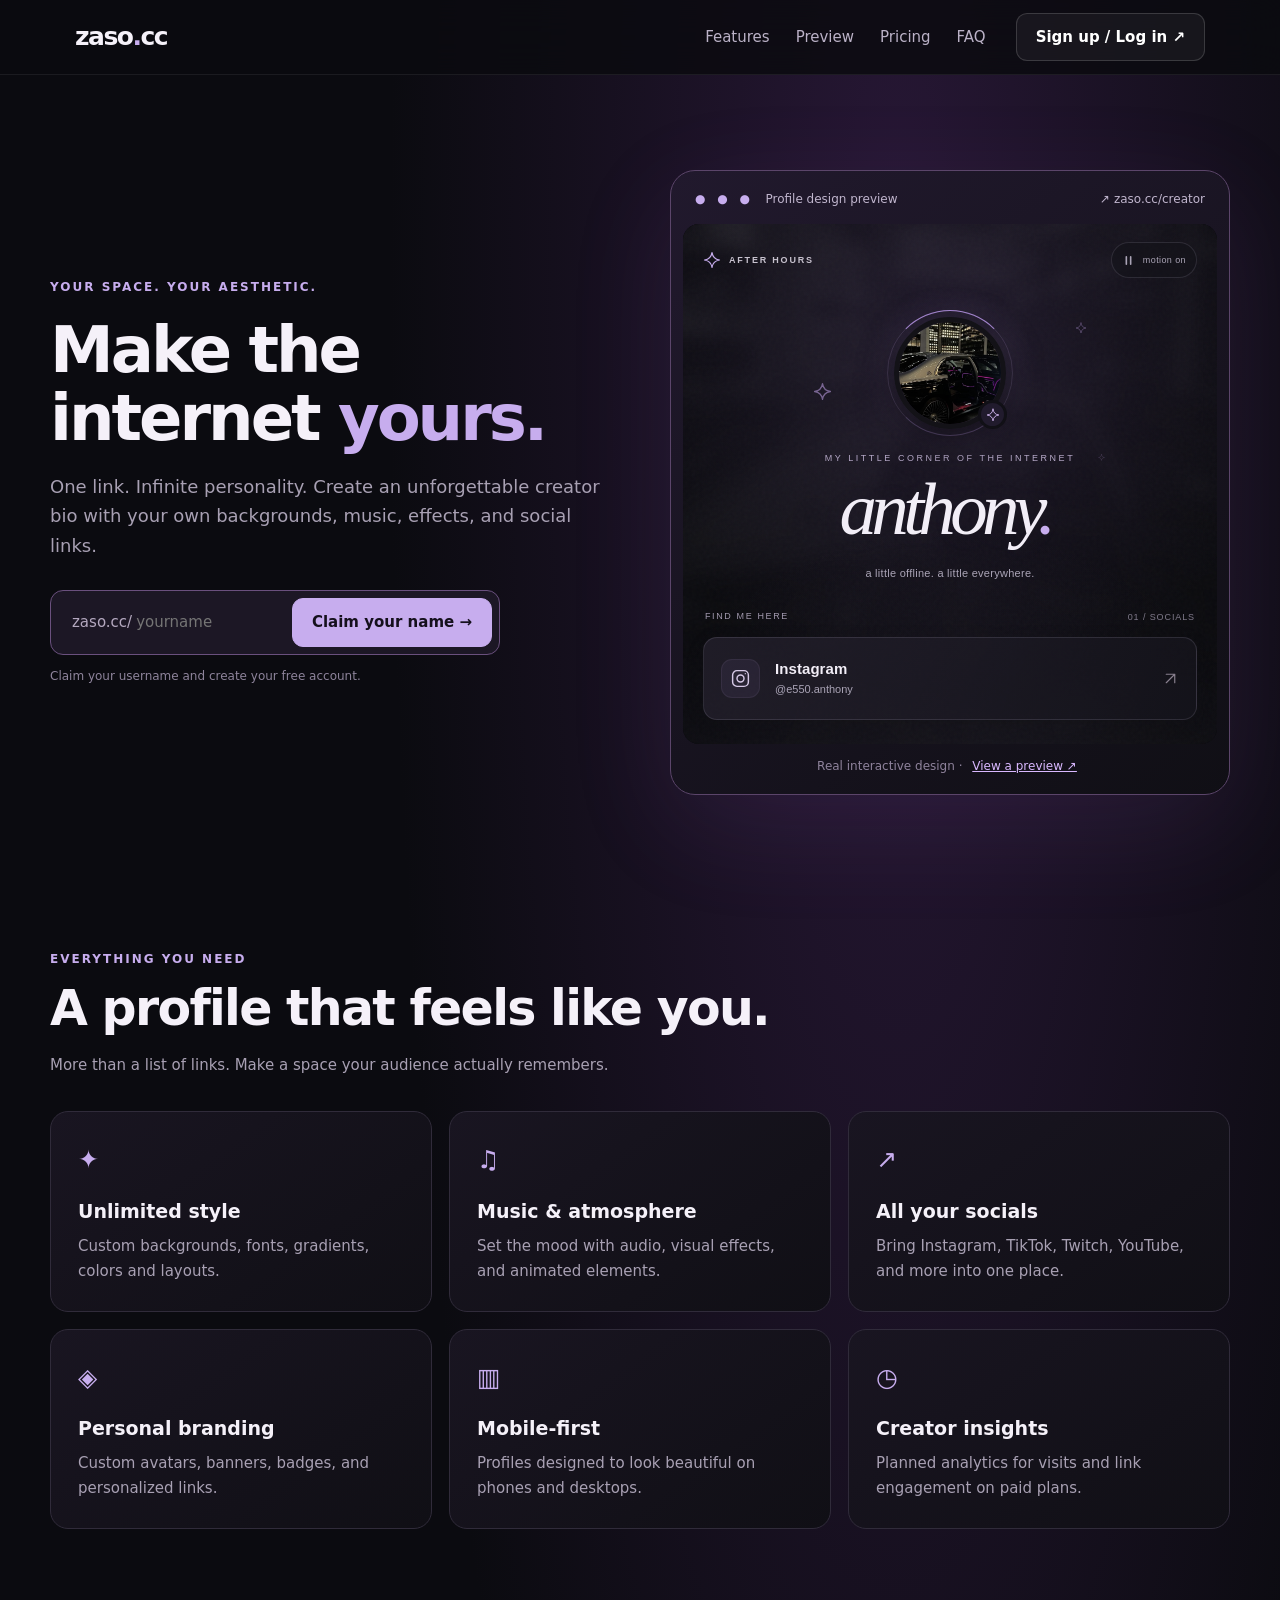
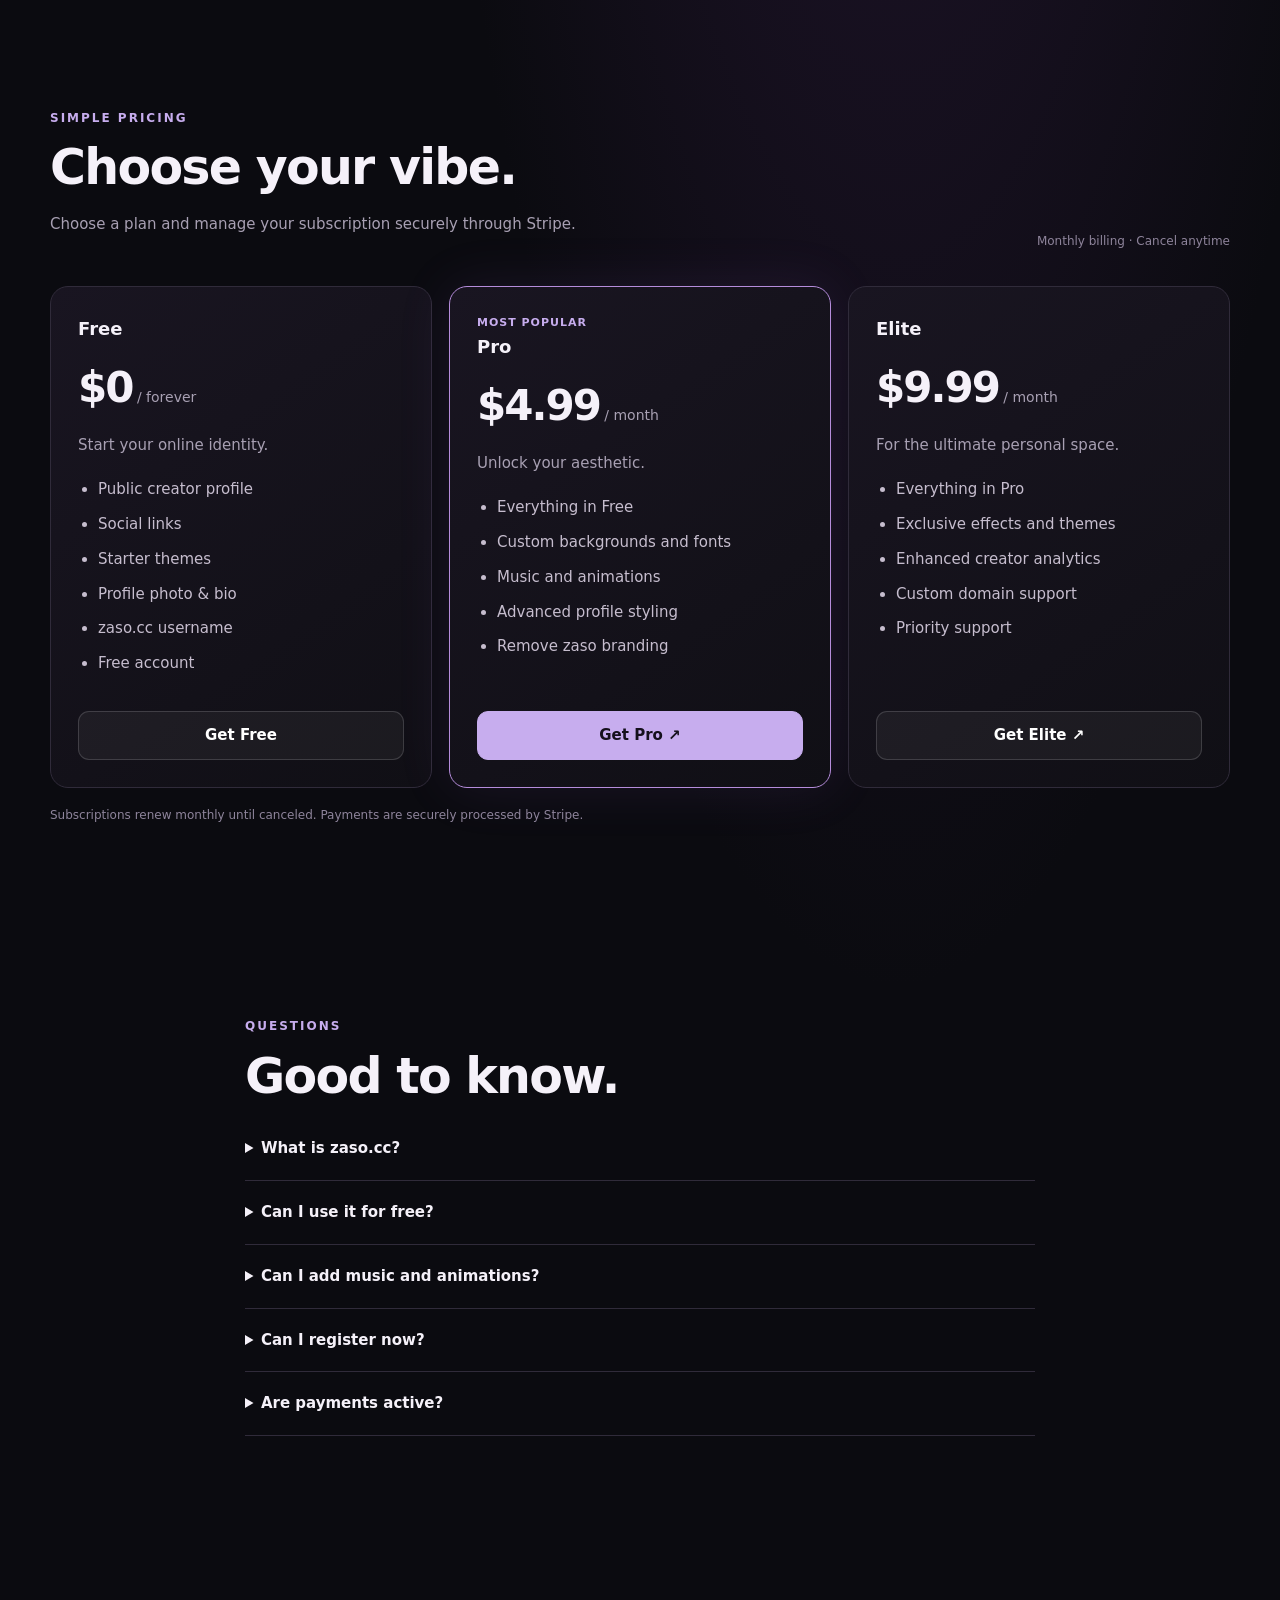
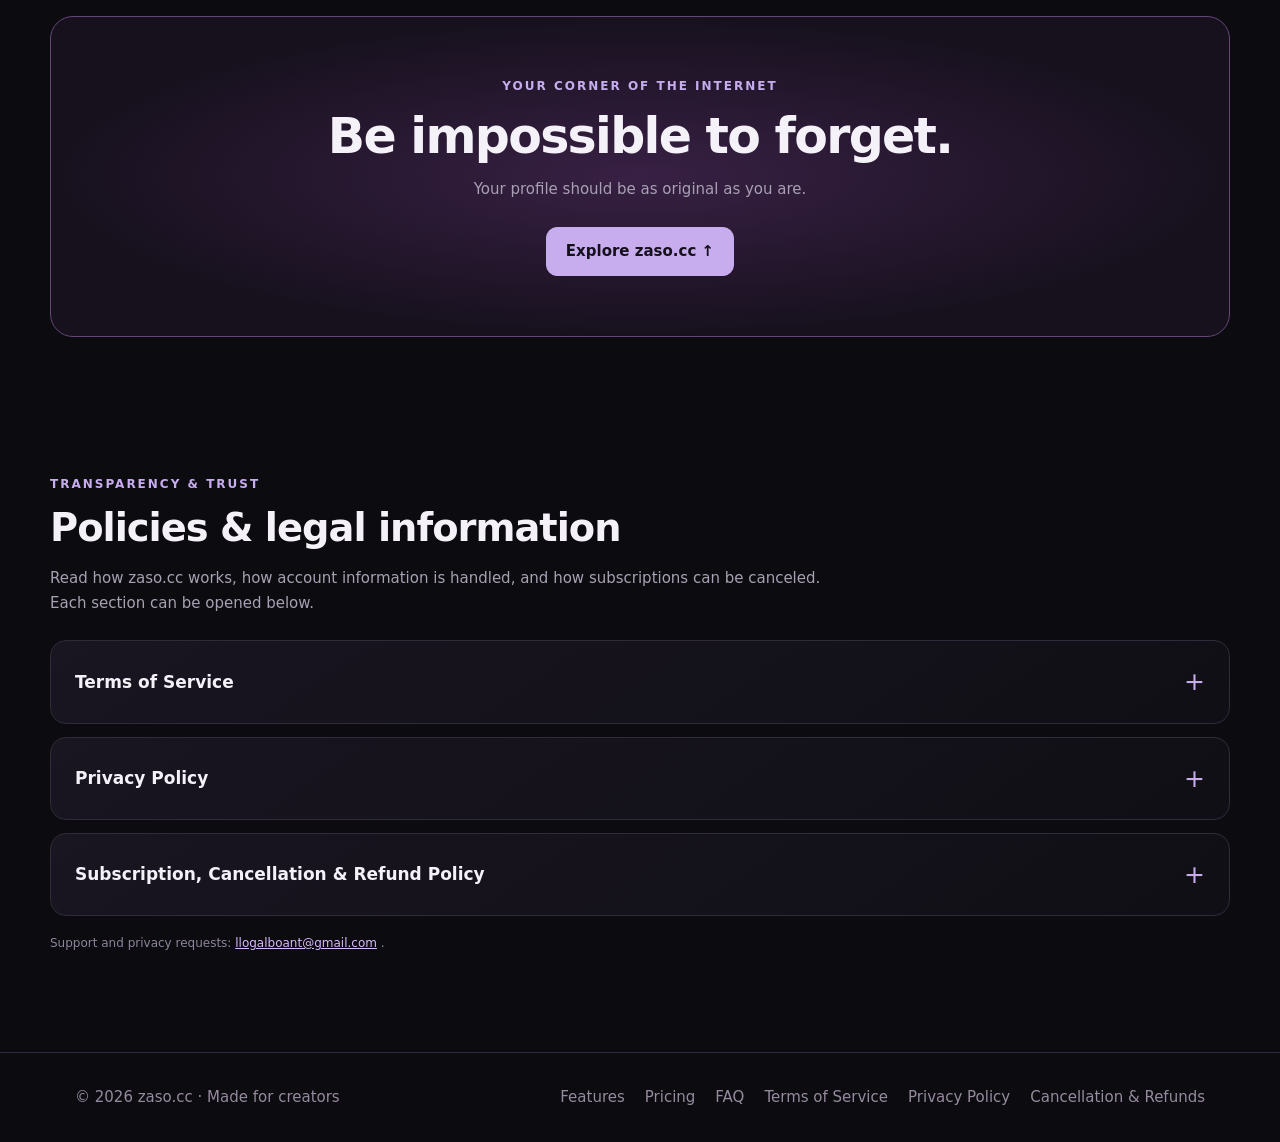
==== commit c32a0714: "Update index.html" ====
--- a/index.html
+++ b/index.html
@@ -487,7 +487,7 @@
       </div>
     </details>
   </div>
-  <p class="hint" style="margin-top:18px">Support and privacy requests: <a href="mailto:YOUR_SUPPORT_EMAIL@example.com" style="color:#d9b8ff;text-decoration:underline">YOUR_SUPPORT_EMAIL@example.com</a> <span aria-label="setup note">(replace this placeholder with a working email address before publishing)</span>.</p>
+  <p class="hint" style="margin-top:18px">Support and privacy requests: <a href="mailto:llogalboant@gmail.com" style="color:#d9b8ff;text-decoration:underline">llogalboant@gmail.com</a> <span aria-label="setup note"></span>.</p>
 </section></main><footer><div class="wrap foot"><span>© <span id="year">2026</span> zaso.cc · Made for creators</span><div class="legal-links"><a href="#features">Features</a><a href="#pricing">Pricing</a><a href="#faq">FAQ</a><a href="#terms-of-service">Terms of Service</a><a href="#privacy-policy">Privacy Policy</a><a href="#cancellation-policy">Cancellation &amp; Refunds</a></div></div></footer><div class="preview-overlay" id="preview-overlay" role="dialog" aria-modal="true" aria-label="Creator profile preview"><div class="preview-overlay-bar"><span>zaso.cc · Creator design preview</span><button class="preview-close" id="close-preview" type="button">Close ✕</button></div><iframe id="preview-large" title="Expanded creator profile preview"></iframe></div><div id="notice" role="status"></div><script>document.getElementById('year').textContent=new Date().getFullYear();const notice=document.getElementById('notice');let timeout;function show(t){notice.textContent=t;notice.style.display='block';clearTimeout(timeout);timeout=setTimeout(()=>notice.style.display='none',4500)}document.getElementById('claim').addEventListener('submit',async e=>{e.preventDefault();const u=document.getElementById('username').value.trim().toLowerCase();if(!/^[a-z0-9_]{3,20}$/.test(u)){show('Use 3–20 letters, numbers or underscores.');return}const b=e.submitter;if(b)b.disabled=true;try{const r=await fetch('https://taisoikscxytvgmcgjgr.supabase.co/rest/v1/profiles?username=eq.'+encodeURIComponent(u)+'&select=username',{headers:{'apikey':'sb_publishable_5ETcjuL2nxe5J-GapmbQ0w_unVKAavU'}});if(!r.ok)throw Error('Could not check username');const data=await r.json();if(data.length){show('That username is already taken.');return}sessionStorage.setItem('zaso_claim',u);location.href='auth.html?username='+encodeURIComponent(u)}catch(err){show(err.message)}finally{if(b)b.disabled=false}});document.querySelectorAll('[data-demo]').forEach(b=>b.addEventListener('click',()=>show('Subscriptions are not available yet. Stay tuned!')));document.getElementById('menu').addEventListener('click',()=>document.getElementById('nav').classList.toggle('open'));document.querySelectorAll('#nav a').forEach(a=>a.addEventListener('click',()=>document.getElementById('nav').classList.remove('open')));</script><script>const CREATOR_PREVIEW_HTML="<html lang=\"en\" data-motion=\"on\" style=\"--pointer-x: 2241px; --pointer-y: 289px;\"><head>\n  <meta charset=\"UTF-8\">\n  <meta name=\"viewport\" content=\"width=device-width, initial-scale=1\">\n  <meta name=\"theme-color\" content=\"#0b0b10\">\n  <meta name=\"color-scheme\" content=\"dark\">\n  <meta name=\"description\" content=\"A little offline. A little everywhere. Find Anthony on Instagram, TikTok, and Solana.\">\n  <meta property=\"og:title\" content=\"anthony. \u2014 after hours\">\n  <meta property=\"og:description\" content=\"All my links. One little corner of the internet.\">\n  <meta property=\"og:type\" content=\"website\">\n  <meta property=\"og:url\" content=\"https://anthony-afterdark.anthonylogano461.chatgpt.site\">\n  <meta property=\"og:image\" content=\"https://i.pinimg.com/736x/9c/94/fd/9c94fdbdfa1afb3502e335c269d15d0b.jpg\">\n  <title>anthony. \u2014 after hours<\/title>\n  <link rel=\"icon\" href=\"data:image/svg+xml,%3Csvg xmlns='http://www.w3.org/2000/svg' viewBox='0 0 64 64'%3E%3Crect width='64' height='64' rx='18' fill='%23111118'/%3E%3Ctext x='16' y='47' font-family='Georgia' font-style='italic' font-size='52' fill='%23d5c5ef'%3Ea%3C/text%3E%3C/svg%3E\">\n  <style>\n    :root{--bg:#0b0b10;--fg:#f2eef7;--muted:#aaa4b6;--subtle:#807b8c;--line:rgba(215,205,234,.13);--accent:#c7adee;--panel:rgba(24,23,31,.78);--photo:url('[data-uri]');font-family:Inter,ui-sans-serif,-apple-system,BlinkMacSystemFont,\"Segoe UI\",sans-serif;color:var(--fg);background:var(--bg);font-synthesis:none}\n    *{box-sizing:border-box}\n    html{min-width:280px;scroll-behavior:smooth}\n    body{margin:0;min-height:100svh;overflow-x:hidden;-webkit-font-smoothing:antialiased}\n    a{color:inherit;text-decoration:none;-webkit-tap-highlight-color:transparent}\n    button,summary{-webkit-tap-highlight-color:transparent}\n    button{font:inherit;color:inherit}\n    button,a,summary{touch-action:manipulation}\n    ::selection{background:#a386c8;color:#09070e}\n    :focus-visible{outline:2px solid var(--accent);outline-offset:5px}\n    .icon{width:22px;height:22px;fill:none;stroke:currentColor;stroke-width:1.65;stroke-linecap:round;stroke-linejoin:round;flex-shrink:0}\n    .svg-library{position:absolute;width:0;height:0;overflow:hidden}\n    .skip{position:fixed;z-index:20;left:20px;top:-80px;padding:12px 18px;background:var(--fg);color:var(--bg);border-radius:8px}\n    .skip:focus{top:16px}\n    .ambience{position:fixed;inset:0;z-index:-1;pointer-events:none;overflow:hidden;background:var(--bg)}\n    .city{position:absolute;inset:-10%;background-image:linear-gradient(180deg,rgba(11,11,16,.55),rgba(11,11,16,.9)),var(--photo);background-size:cover;background-position:center 61%;opacity:.21;filter:grayscale(1) blur(8px);transform:scale(1.05)}\n    .bloom{position:absolute;width:750px;height:750px;left:calc(50% - 375px);top:-250px;background:radial-gradient(ellipse,rgba(145,103,195,.16),transparent 65%);animation:breathe 14s ease-in-out infinite alternate}\n    .bloom.bottom{top:auto;bottom:-500px;background:radial-gradient(ellipse,rgba(141,121,173,.12),transparent 65%);animation-delay:-7s}\n    .grain{position:absolute;inset:0;opacity:.045;background-image:url(\"data:image/svg+xml,%3Csvg viewBox='0 0 180 180' xmlns='http://www.w3.org/2000/svg'%3E%3Cfilter id='n'%3E%3CfeTurbulence type='fractalNoise' baseFrequency='.83' numOctaves='3' stitchTiles='stitch'/%3E%3C/filter%3E%3Crect width='100%25' height='100%25' opacity='.65' filter='url(%23n)'/%3E%3C/svg%3E\")}\n    .pointer-light{position:absolute;inset:0;background:radial-gradient(420px circle at var(--pointer-x,50%) var(--pointer-y,30%),rgba(165,139,203,.04),transparent 80%)}\n    .dust{position:absolute;inset:0}\n    .dust i{position:absolute;left:var(--x);top:110%;width:2px;height:2px;border-radius:50%;background:#d0bce8;opacity:0;animation:drift var(--duration,24s) var(--delay,0s) linear infinite}\n    .site-header{width:calc(100% - 80px);max-width:1240px;margin:0 auto;min-height:92px;display:flex;align-items:center;justify-content:space-between;gap:16px}\n    .wordmark{display:flex;align-items:center;gap:11px;font-size:10px;font-weight:600;letter-spacing:.2em;color:#c7c2ce}\n    .wordmark .icon{width:18px;height:18px;color:var(--accent)}\n    .motion-button{display:flex;align-items:center;gap:8px;border:1px solid var(--line);background:rgba(19,18,25,.5);border-radius:99px;padding:9px 13px;min-height:40px;font-size:10px;letter-spacing:.045em;color:var(--muted);cursor:pointer;transition:color .2s,border-color .2s}\n    .motion-button:hover{color:var(--fg);border-color:rgba(199,173,238,.4)}\n    .motion-button .icon{width:13px;height:13px}\n    .page{position:relative;width:calc(100% - 40px);max-width:540px;margin:0 auto;padding:10px 0 0}\n    .profile{text-align:center;position:relative;padding:13px 0 31px;animation:arrive .95s .05s both}\n    .avatar-scene{position:relative;width:126px;height:126px;margin:0 auto 23px}\n    .avatar-halo{position:absolute;inset:-35px;background:radial-gradient(circle,rgba(172,135,219,.17),transparent 67%);animation:breathe 8s ease-in-out infinite alternate}\n    .avatar-ring{position:absolute;inset:-7px;border:1px solid rgba(197,172,228,.16);border-radius:50%}\n    .avatar-ring::before{content:\"\";position:absolute;inset:-1px;border:1px solid transparent;border-top-color:#ad8cda;border-bottom-color:rgba(173,140,218,.25);border-radius:50%;animation:orbit 22s linear infinite}\n    .avatar{display:block;width:126px;height:126px;object-fit:cover;object-position:50% 67%;border-radius:50%;border:5px solid #13121a;box-shadow:0 12px 36px rgba(0,0,0,.5);position:relative;filter:saturate(.65);transition:filter .6s,transform .6s}\n    .avatar-scene:hover .avatar{filter:saturate(1);transform:scale(1.035)}\n    .avatar-badge{position:absolute;right:-1px;bottom:0;display:grid;place-items:center;width:29px;height:29px;background:#211b2d;border:3px solid #111016;border-radius:50%;color:#cab0e9}\n    .avatar-badge .icon{width:14px;height:14px}\n    .eyebrow{margin:0 0 5px;color:#b6a9c8;font-size:9px;letter-spacing:.28em;font-weight:500;text-transform:uppercase}\n    h1{font-family:Georgia,\"Times New Roman\",serif;font-weight:400;font-style:italic;font-size:82px;line-height:1.09;letter-spacing:-.075em;margin:0 0 14px;padding-right:10px;text-shadow:0 2px 30px rgba(195,171,223,.08)}\n    h1 span{color:var(--accent)}\n    .bio{font-size:12px;font-weight:400;letter-spacing:.025em;color:var(--muted);line-height:1.7;margin:0}\n    .flourish{position:absolute;color:#9f85bf;pointer-events:none}\n    .flourish.one{left:calc(50% - 169px);top:78px;width:19px;height:19px;opacity:.7;animation:float 8s -2s ease-in-out infinite}\n    .flourish.two{right:calc(50% - 155px);top:18px;width:12px;height:12px;opacity:.5;animation:float 9s -5s ease-in-out infinite}\n    .flourish.three{right:calc(50% - 190px);top:170px;width:7px;height:7px;opacity:.4;animation:float 10s ease-in-out infinite}\n    .section-heading{display:flex;align-items:center;justify-content:space-between;margin:0 2px 13px;gap:16px}\n    .section-heading h2{font-size:9px;line-height:1.5;font-weight:500;letter-spacing:.18em;color:#a39aaF;text-transform:uppercase;margin:0}\n    .section-heading span{font-size:9px;letter-spacing:.1em;color:var(--subtle)}\n    .links-section{animation:arrive .8s .14s both}\n    .link-card{position:relative;isolation:isolate;display:flex;align-items:center;gap:15px;min-height:83px;padding:18px 21px;border:1px solid var(--line);border-radius:14px;background:linear-gradient(115deg,rgba(38,34,47,.74),rgba(21,20,28,.79));box-shadow:0 4px 20px rgba(0,0,0,.08);transition:transform .25s,border-color .25s,background .25s,box-shadow .25s;overflow:hidden}\n    .link-card::before{content:\"\";position:absolute;inset:0;z-index:-1;background:radial-gradient(250px circle at var(--card-x,0%) var(--card-y,0%),rgba(164,124,218,.13),transparent 75%);opacity:0;transition:opacity .3s}\n    .link-card:hover{transform:translateY(-3px);border-color:rgba(191,158,231,.38);box-shadow:0 9px 27px rgba(0,0,0,.22)}\n    .link-card:hover::before{opacity:1}\n    .link-card:active{transform:translateY(0) scale(.989)}\n    .platform-icon{width:39px;height:39px;flex-shrink:0;border-radius:11px;display:grid;place-items:center;background:rgba(213,195,237,.055);border:1px solid rgba(213,195,237,.07);color:#d5c8e6;transition:background .3s,color .3s}\n    .link-card:hover .platform-icon{background:rgba(178,143,220,.12);color:#e4d2fa}\n    .platform-icon .icon{width:21px;height:21px}\n    .link-copy{display:flex;flex-direction:column;gap:5px;min-width:0}\n    .link-title{font-weight:550;font-size:14px;letter-spacing:.005em}\n    .link-subtitle{font-size:11px;color:var(--muted);line-height:1.4}\n    .arrow{margin-left:auto;flex-shrink:0;width:17px;height:17px;color:#89808f;transition:transform .3s,color .3s}\n    .link-card:hover .arrow{transform:translate(2px,-2px);color:var(--accent)}\n    .instagram{min-height:83px;margin-bottom:25px}\n    .instagram .link-title{font-size:15px}\n    .instagram .platform-icon{background:rgba(172,132,222,.075)}\n    .tiktok-grid{display:grid;grid-template-columns:repeat(2,minmax(0,1fr));gap:10px}\n    .tiktok-grid .link-card{min-height:86px;padding:16px;gap:12px}\n    .tiktok-grid .platform-icon{width:34px;height:34px;border-radius:10px}\n    .tiktok-grid .platform-icon .icon{width:18px;height:18px}\n    .tiktok-grid .arrow{width:14px;height:14px}\n    .wallet-section{margin-top:25px;animation:arrive .8s .28s both}\n    .wallet{border:1px solid var(--line);border-radius:14px;background:linear-gradient(115deg,rgba(32,29,41,.73),rgba(20,19,27,.82));overflow:hidden;transition:border-color .25s}\n    .wallet:hover{border-color:rgba(188,158,225,.3)}\n    .wallet-header{display:flex;align-items:center;gap:15px;min-height:82px;padding:17px 21px}\n    .wallet-content{padding:0 21px 21px;animation:arrive .35s both}\n    .wallet-content-inner{border-top:1px solid var(--line);padding-top:18px}\n    .balance-line{display:flex;justify-content:space-between;align-items:center;gap:12px;flex-wrap:wrap}\n    .balance-label{display:block;color:var(--muted);font-size:10px;letter-spacing:.07em;margin-bottom:8px}\n    .balance{font-size:28px;letter-spacing:-.045em;line-height:1.2;font-variant-numeric:tabular-nums;font-weight:400}\n    .balance-unit{font-size:12px;color:#b8a4d1;letter-spacing:.06em;margin-left:5px}\n    .refresh{display:flex;align-items:center;justify-content:center;gap:7px;background:transparent;border:1px solid var(--line);min-height:35px;border-radius:8px;padding:8px 10px;font-size:10px;color:var(--muted);cursor:pointer;transition:color .2s,border-color .2s}\n    .refresh:hover{color:var(--fg);border-color:#817090}\n    .refresh .icon{width:13px;height:13px}\n    .refresh:disabled{opacity:.5;cursor:wait}\n    .refresh:disabled .icon{animation:orbit 1.6s linear infinite}\n    .wallet-status{margin:9px 0 17px;font-size:10px;line-height:1.6;color:var(--muted)}\n    .wallet-status[data-state=\"live\"]{color:#bba4d6}\n    .address-line{display:flex;align-items:center;gap:8px;padding:10px 11px;border:1px solid rgba(197,177,224,.09);border-radius:8px;background:rgba(0,0,0,.15)}\n    .address-line code{font-family:ui-monospace,SFMono-Regular,Consolas,monospace;font-size:10px;line-height:1.7;color:#b4aaba;overflow-wrap:anywhere;flex:1;min-width:0;user-select:all}\n    .copy-address{display:grid;place-items:center;flex-shrink:0;width:33px;height:33px;border:0;border-radius:6px;background:transparent;color:#bba6d5;cursor:pointer}\n    .copy-address:hover{background:rgba(195,167,231,.09)}\n    .copy-address .icon{width:15px;height:15px}\n    .wallet-footer{display:flex;justify-content:space-between;align-items:center;gap:8px;margin-top:15px}\n    .usd-value{display:flex;align-items:baseline;gap:6px;color:#d9c7ef;font-size:16px;font-variant-numeric:tabular-nums;letter-spacing:-.02em}\n    .usd-unit{font-size:10px;letter-spacing:.08em;color:var(--muted)}\n    .explorer{display:flex;align-items:center;gap:6px;font-size:11px;color:#d0b9eb;min-height:30px}\n    .explorer:hover{text-decoration:underline;text-underline-offset:4px}\n    .explorer .icon{width:13px;height:13px}\n    .footer{display:flex;justify-content:center;align-items:center;gap:12px;padding:30px 0 33px;color:#8b8296;font-size:10px;letter-spacing:.06em;animation:arrive .8s .36s both}\n    .footer::before,.footer::after{content:\"\";height:1px;width:27px;background:linear-gradient(90deg,transparent,rgba(185,164,210,.25))}\n    .footer::after{transform:rotate(180deg)}\n    .footer .icon{width:11px;height:11px;color:#bda1dc}\n    .toast{position:fixed;z-index:30;bottom:24px;left:50%;max-width:calc(100% - 40px);transform:translate(-50%,20px);opacity:0;pointer-events:none;border:1px solid rgba(205,173,241,.3);background:#211b2b;color:#ecdefd;border-radius:10px;padding:12px 17px;text-align:center;font-size:12px;box-shadow:0 8px 36px #0007;transition:opacity .25s,transform .25s}\n    .toast.visible{opacity:1;transform:translate(-50%,0)}\n    [hidden]{display:none!important}\n    @keyframes arrive{from{opacity:0;transform:translateY(18px);filter:blur(5px)}to{opacity:1;transform:translateY(0);filter:blur(0)}}\n    @keyframes orbit{to{transform:rotate(360deg)}}\n    @keyframes float{0%,100%{transform:translateY(0) rotate(0deg)}50%{transform:translateY(-12px) rotate(13deg)}}\n    @keyframes breathe{from{opacity:.6;transform:scale(.94)}to{opacity:1;transform:scale(1.08)}}\n    @keyframes drift{0%{transform:translate(0,0);opacity:0}15%{opacity:.35}80%{opacity:.2}100%{transform:translate(40px,-125vh);opacity:0}}\n    html[data-motion=\"off\"] *,html[data-motion=\"off\"] *::before,html[data-motion=\"off\"] *::after{animation:none!important;transition:none!important;scroll-behavior:auto!important}\n    html[data-motion=\"off\"] .dust{display:none}\n    @media(min-width:1000px){.page{padding-top:18px}.site-header{min-height:84px}.ambience::after{content:\"\";position:absolute;inset:0;background:linear-gradient(90deg,rgba(11,11,16,.5),transparent 35%,transparent 65%,rgba(11,11,16,.5))}}\n    @media(max-width:600px){.site-header{width:calc(100% - 40px);min-height:72px}.wordmark{font-size:9px;gap:8px}.motion-button{font-size:9px;min-height:36px;padding:8px 10px}.page{padding-top:8px}.profile{padding-top:13px;padding-bottom:28px}.avatar-scene,.avatar{width:112px;height:112px}.avatar-scene{margin-bottom:24px}h1{font-size:75px}.bio{font-size:11px}.link-card,.wallet-header{padding-left:17px;padding-right:17px}.wallet-content{padding-left:17px;padding-right:17px}.flourish.one{left:calc(50% - 137px)}.flourish.two{right:calc(50% - 137px)}.flourish.three{right:calc(50% - 155px);top:150px}.footer{padding:27px 0 29px}}\n    @media(max-width:370px){.page{width:calc(100% - 28px)}.site-header{width:calc(100% - 28px)}.tiktok-grid{gap:8px}.tiktok-grid .link-card{padding:13px 10px;gap:8px}.tiktok-grid .platform-icon{width:28px;height:28px}.tiktok-grid .link-title{font-size:13px}.tiktok-grid .arrow{width:12px}.flourish.three{display:none}.wallet-footer{flex-wrap:wrap}.balance{font-size:25px}}\n    @media(prefers-reduced-motion:reduce){*,*::before,*::after{animation:none!important;transition:none!important;scroll-behavior:auto!important}.dust{display:none}}\n  <\/style>\n<\/head>\n<body>\n  <a class=\"skip\" href=\"#links\">Skip to links<\/a>\n  <svg class=\"svg-library\" aria-hidden=\"true\" xmlns=\"http://www.w3.org/2000/svg\">\n    <symbol id=\"i-star\" viewBox=\"0 0 24 24\"><path d=\"M12 2c.9 6.2 3.8 9.1 10 10-6.2.9-9.1 3.8-10 10-.9-6.2-3.8-9.1-10-10 6.2-.9 9.1-3.8 10-10Z\"><\/path><\/symbol>\n    <symbol id=\"i-instagram\" viewBox=\"0 0 24 24\"><rect x=\"3\" y=\"3\" width=\"18\" height=\"18\" rx=\"5\"><\/rect><circle cx=\"12\" cy=\"12\" r=\"4\"><\/circle><circle cx=\"17.5\" cy=\"6.5\" r=\".75\" fill=\"currentColor\" stroke=\"none\"><\/circle><\/symbol>\n    <symbol id=\"i-tiktok\" viewBox=\"0 0 24 24\"><path d=\"M14 3h3c.2 2.5 1.6 4 4 4.3v3.1a9.8 9.8 0 0 1-4-1.2V16a6 6 0 1 1-6-6h.7v3.3H11a2.8 2.8 0 1 0 3 2.8V3Z\" fill=\"currentColor\" stroke=\"none\"><\/path><\/symbol>\n    <symbol id=\"i-arrow\" viewBox=\"0 0 24 24\"><path d=\"M6 18 18 6M6 6h12v12\"><\/path><\/symbol>\n    <symbol id=\"i-chevron\" viewBox=\"0 0 24 24\"><path d=\"m6 9 6 6 6-6\"><\/path><\/symbol>\n    <symbol id=\"i-solana\" viewBox=\"0 0 24 24\"><path d=\"M6 5h16l-4 4H2l4-4Zm12 6H2l4 4h16l-4-4ZM6 17h16l-4 4H2l4-4Z\" fill=\"currentColor\" stroke=\"none\" transform=\"translate(0 -1)\"><\/path><\/symbol>\n    <symbol id=\"i-copy\" viewBox=\"0 0 24 24\"><rect x=\"8\" y=\"8\" width=\"12\" height=\"13\" rx=\"2\"><\/rect><path d=\"M16 8V5a2 2 0 0 0-2-2H5a2 2 0 0 0-2 2v10a2 2 0 0 0 2 2h3\"><\/path><\/symbol>\n    <symbol id=\"i-refresh\" viewBox=\"0 0 24 24\"><path d=\"M20 7v5h-5M4 17v-5h5\"><\/path><path d=\"M6.1 6.1A8 8 0 0 1 20 12M4 12a8 8 0 0 0 13.9 5.9\"><\/path><\/symbol>\n    <symbol id=\"i-eye\" viewBox=\"0 0 24 24\"><path d=\"M2 12s3.5-7 10-7 10 7 10 7-3.5 7-10 7S2 12 2 12Z\"><\/path><circle cx=\"12\" cy=\"12\" r=\"3\"><\/circle><\/symbol>\n    <symbol id=\"i-pause\" viewBox=\"0 0 24 24\"><path d=\"M8 5v14M16 5v14\" stroke-width=\"3\"><\/path><\/symbol>\n    <symbol id=\"i-play\" viewBox=\"0 0 24 24\"><path d=\"m8 4 12 8-12 8V4Z\"><\/path><\/symbol>\n  <\/svg>\n  <div class=\"ambience\" aria-hidden=\"true\">\n    <div class=\"city\"><\/div><div class=\"bloom\"><\/div><div class=\"bloom bottom\"><\/div><div class=\"pointer-light\"><\/div><div class=\"grain\"><\/div>\n    <div class=\"dust\">\n      <i style=\"--x:9%;--duration:27s;--delay:-5s\"><\/i><i style=\"--x:18%;--duration:32s;--delay:-19s\"><\/i><i style=\"--x:26%;--duration:29s;--delay:-9s\"><\/i><i style=\"--x:35%;--duration:35s;--delay:-23s\"><\/i><i style=\"--x:43%;--duration:26s;--delay:-17s\"><\/i><i style=\"--x:53%;--duration:33s;--delay:-7s\"><\/i><i style=\"--x:61%;--duration:31s;--delay:-26s\"><\/i><i style=\"--x:70%;--duration:28s;--delay:-12s\"><\/i><i style=\"--x:79%;--duration:36s;--delay:-3s\"><\/i><i style=\"--x:90%;--duration:30s;--delay:-21s\"><\/i>\n    <\/div>\n  <\/div>\n  <header class=\"site-header\">\n    <span class=\"wordmark\"><svg class=\"icon\" aria-hidden=\"true\"><use href=\"#i-star\"><\/use><\/svg> AFTER HOURS<\/span>\n    <button class=\"motion-button\" id=\"motion-toggle\" type=\"button\" aria-label=\"Pause animations\" aria-pressed=\"false\"><svg class=\"icon\" aria-hidden=\"true\"><use id=\"motion-icon\" href=\"#i-pause\"><\/use><\/svg><span id=\"motion-label\">motion on<\/span><\/button>\n  <\/header>\n  <main class=\"page\">\n    <section class=\"profile\" aria-labelledby=\"name\">\n      <svg class=\"icon flourish one\" aria-hidden=\"true\"><use href=\"#i-star\"><\/use><\/svg><svg class=\"icon flourish two\" aria-hidden=\"true\"><use href=\"#i-star\"><\/use><\/svg><svg class=\"icon flourish three\" aria-hidden=\"true\"><use href=\"#i-star\"><\/use><\/svg>\n      <div class=\"avatar-scene\">\n        <div class=\"avatar-halo\" aria-hidden=\"true\"><\/div><div class=\"avatar-ring\" aria-hidden=\"true\"><\/div>\n        <img class=\"avatar\" src=\"[data-uri]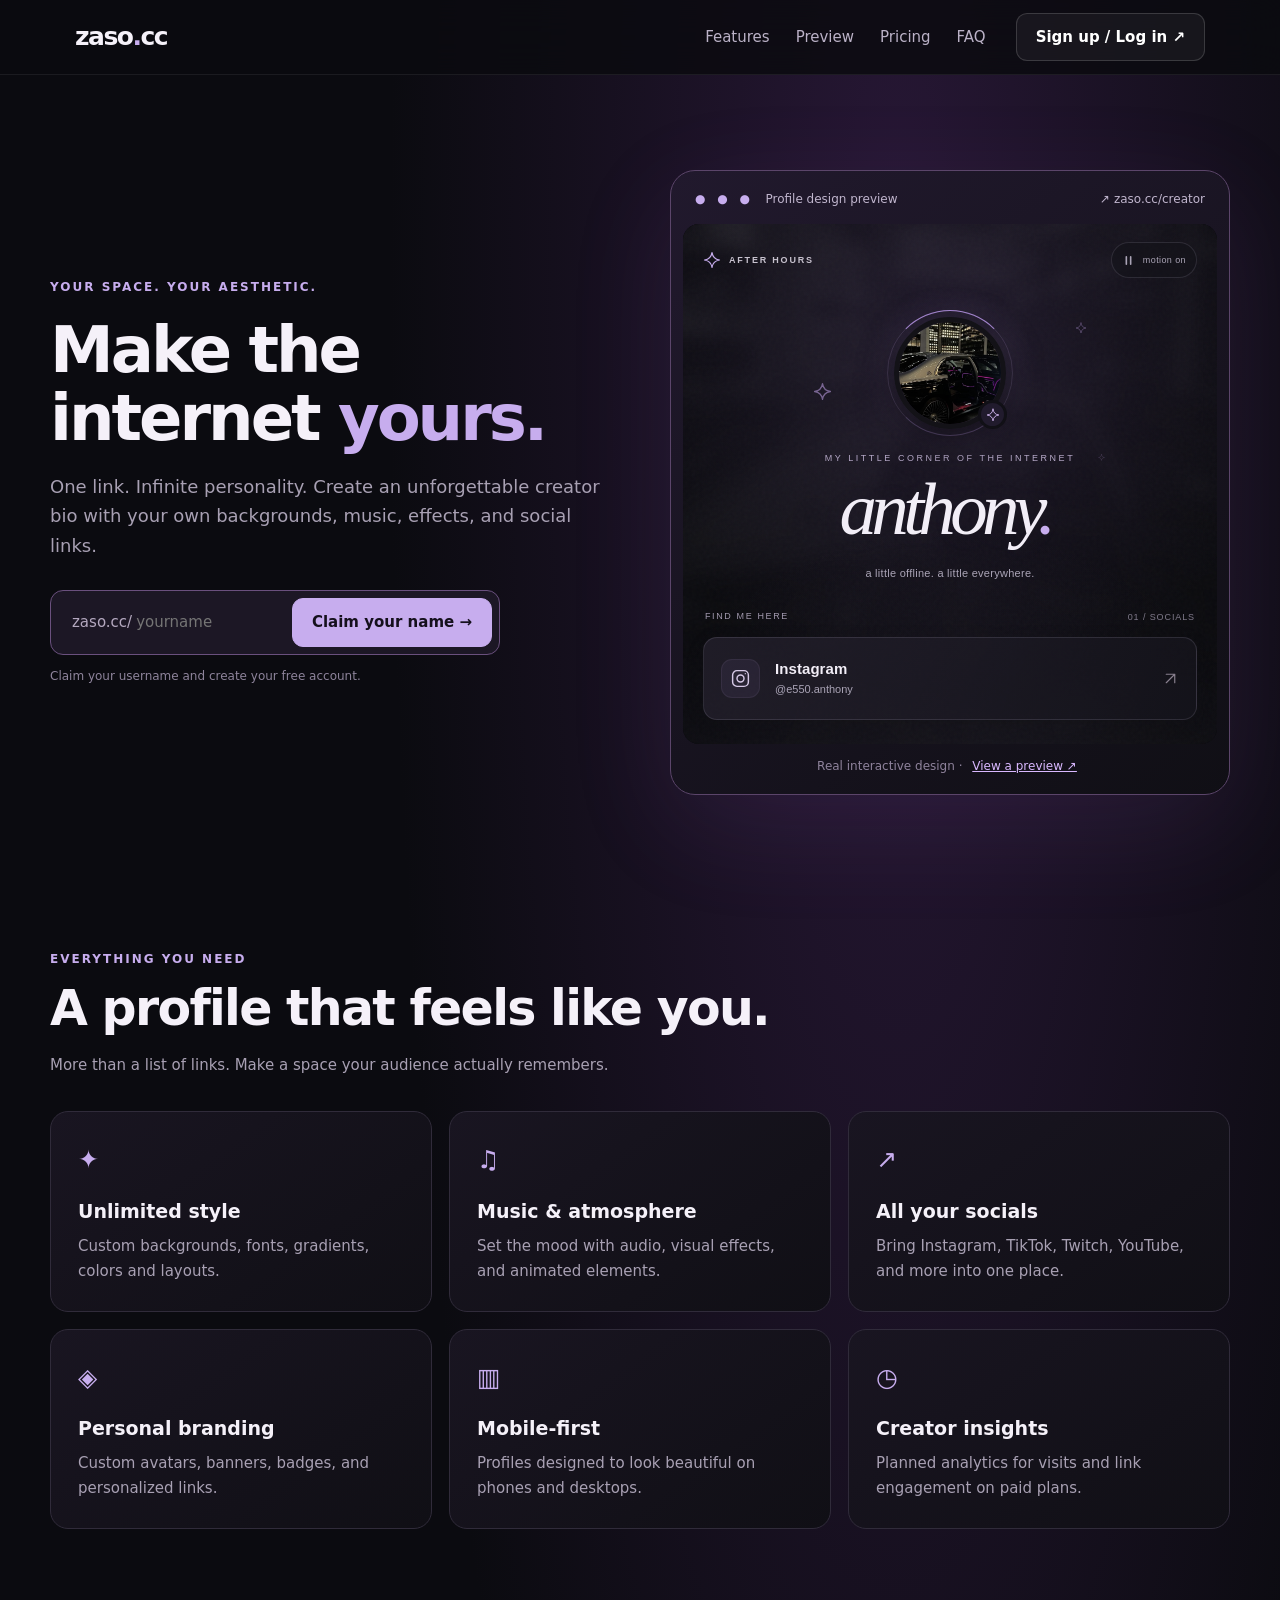
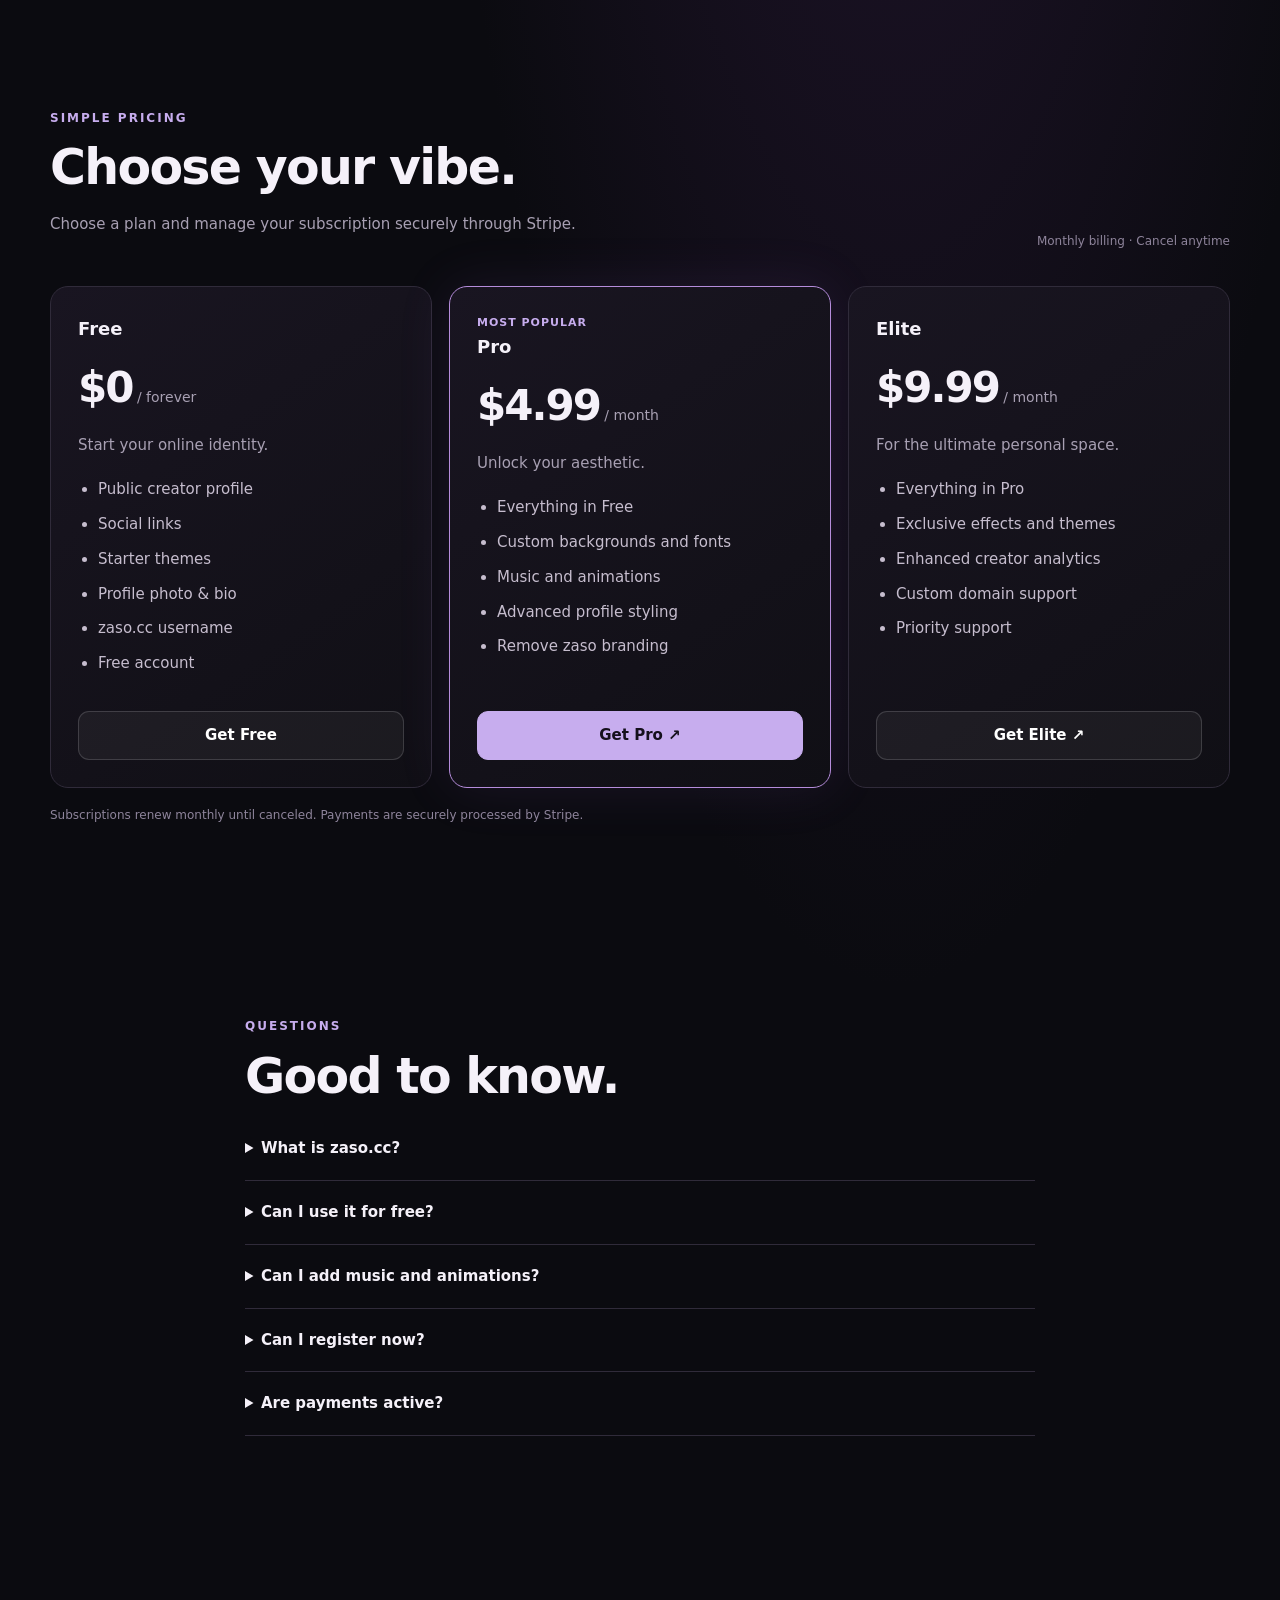
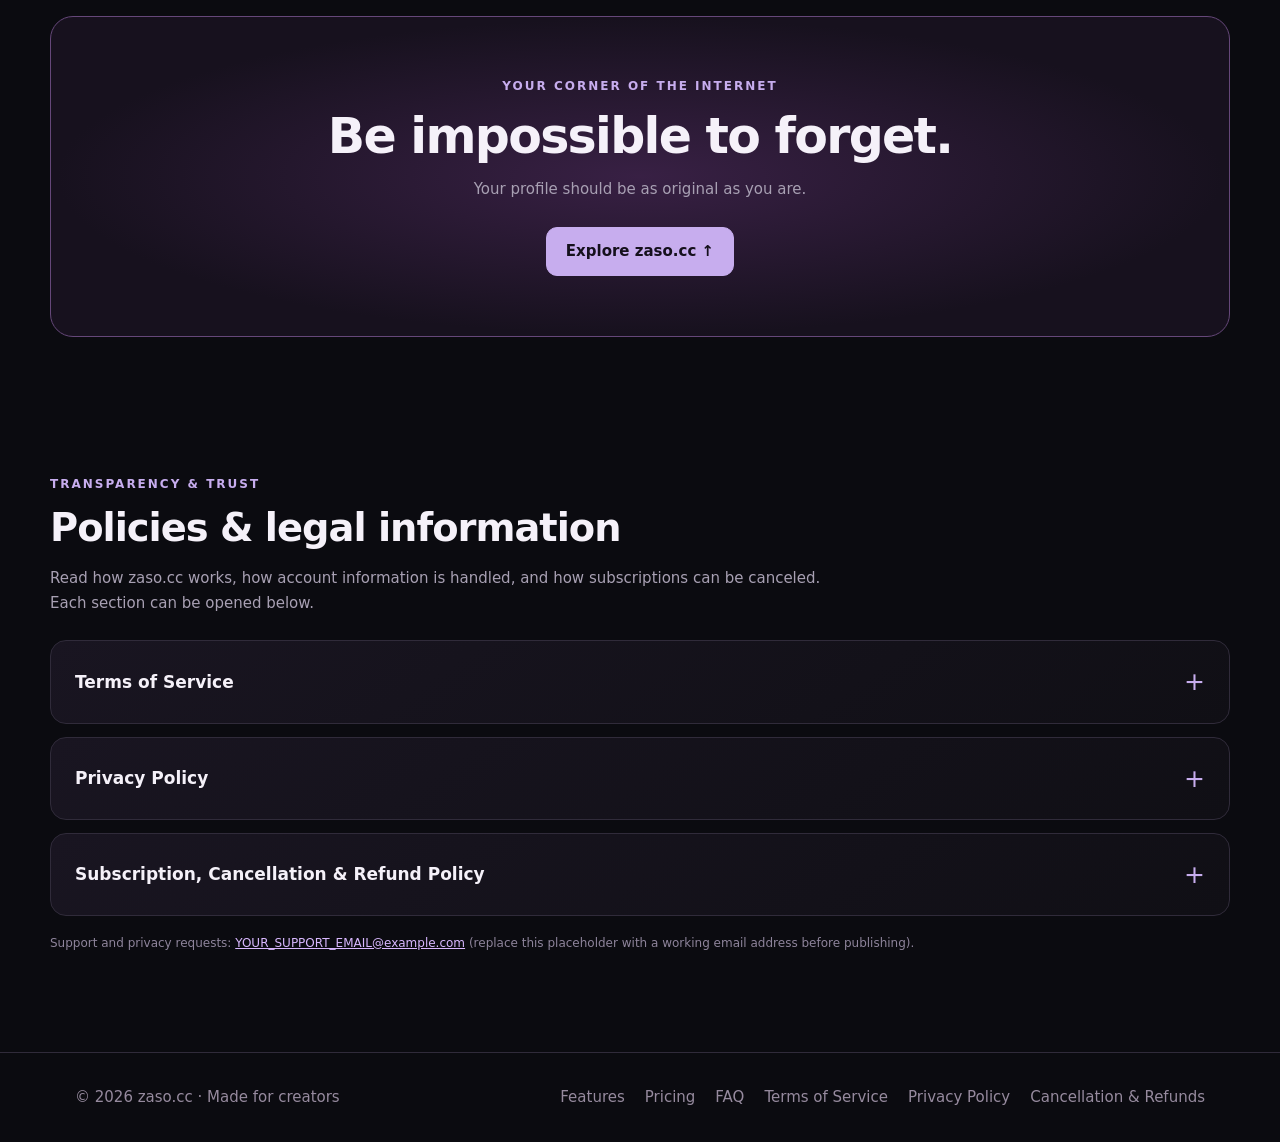
==== commit 4f168933: "Add files via upload" ====
--- a/index.html
+++ b/index.html
@@ -1,4 +1,4 @@
-<html lang="en"><head><script src="https://pagead2.googlesyndication.com/pagead/managed/js/adsense/m202610120101/show_ads_impl_fy2021.js" fetchpriority="high"></script><script async="" src="https://pagead2.googlesyndication.com/pagead/js/adsbygoogle.js?client=ca-pub-7789321813988112" crossorigin="anonymous" data-checked-head="true"></script><meta charset="utf-8"><meta name="viewport" content="width=device-width,initial-scale=1"><meta name="theme-color" content="#0b0b10"><title>zaso.cc — Make your corner of the internet</title><style>
+<!doctype html><html lang="en"><head><script async src="https://pagead2.googlesyndication.com/pagead/js/adsbygoogle.js?client=ca-pub-7789321813988112" crossorigin="anonymous"></script><meta charset="utf-8"><meta name="viewport" content="width=device-width,initial-scale=1"><meta name="theme-color" content="#0b0b10"><title>zaso.cc — Make your corner of the internet</title><style>
 :root{color-scheme:dark;--bg:#0b0b10;--panel:#15131c;--line:#302b3a;--purple:#c7adee;--muted:#a8a0b3}*{box-sizing:border-box}html{scroll-behavior:smooth}body{margin:0;background:radial-gradient(ellipse at 70% 7%,#271735 0,transparent 40%),var(--bg);color:#f5f1f9;font:15px/1.65 Inter,ui-sans-serif,system-ui,-apple-system,Segoe UI,sans-serif}a{color:inherit;text-decoration:none}button,input{font:inherit}button{cursor:pointer}.wrap{max-width:1180px;margin:auto;padding:0 25px}header{position:sticky;top:0;z-index:20;background:#0b0b10d9;backdrop-filter:blur(18px);border-bottom:1px solid #ffffff12}.nav{height:74px;display:flex;align-items:center;gap:30px}.logo{font-weight:850;font-size:25px;letter-spacing:-1.5px}.logo span{color:var(--purple)}nav{display:flex;gap:26px;margin-left:auto}nav a{color:#bbb2c7}nav a:hover{color:white}.btn{border:1px solid #ffffff27;border-radius:11px;background:#ffffff0c;padding:11px 19px;color:white;font-weight:650;display:inline-block}.btn.primary{background:var(--purple);border-color:var(--purple);color:#15101c}.btn:hover{filter:brightness(1.13)}.hero{padding:95px 0 65px;display:grid;grid-template-columns:1fr 1fr;gap:60px;align-items:center}.eyebrow{font-size:12px;letter-spacing:2px;text-transform:uppercase;color:var(--purple);font-weight:750}h1{font-size:clamp(45px,5vw,75px);line-height:1.06;letter-spacing:-3px;margin:19px 0}h1 em{font-style:normal;color:var(--purple)}.lead{font-size:18px;color:var(--muted);max-width:550px}.claim{display:flex;align-items:center;border:1px solid #6a507e;background:#1c1725;border-radius:13px;padding:7px;max-width:450px;margin:29px 0 12px}.claim span{padding-left:14px;color:#b4a8bf;white-space:nowrap}.claim input{min-width:0;width:100%;background:none;color:white;border:0;outline:0;padding:10px 4px}.claim button{white-space:nowrap}.hint{font-size:12px;color:#8e849b}.preview-shell{padding:12px;border:1px solid #5b456a;border-radius:25px;background:linear-gradient(145deg,#21192d,#100f15);box-shadow:0 30px 110px #a369d01a;position:relative}.preview-top{display:flex;justify-content:space-between;padding:7px 12px 14px;font-size:12px;color:#c1b6ce}.dots{letter-spacing:4px;color:#c7adee}.preview-frame{height:520px;border-radius:16px;overflow:hidden;background:#0b0b10;position:relative}.preview-frame iframe{width:100%;height:100%;border:0;display:block}.preview-placeholder{height:100%;display:flex;flex-direction:column;align-items:center;justify-content:center;text-align:center;padding:32px;background:radial-gradient(circle at 50% 32%,#4b305c 0%,#21192b 36%,#0b0b10 78%)}.preview-avatar{width:98px;height:98px;border-radius:50%;border:3px solid #c7adee;display:grid;place-items:center;font:italic 62px Georgia,serif;color:#e9d8ff;background:#24192d;box-shadow:0 0 45px #b58cdb55}.preview-placeholder h3{font-size:26px;margin:20px 0 5px}.preview-placeholder p{color:#b9a9c9;margin:0 0 24px;max-width:280px}.preview-placeholder .btn{font-size:15px}.preview-note{font-size:12px;color:#8f839c;text-align:center;margin:12px 0 4px}.section{padding:90px 0}.section h2{font-size:clamp(32px,4vw,49px);line-height:1.15;letter-spacing:-1.7px;margin:12px 0}.sub{color:var(--muted);max-width:650px}.features,.plans{display:grid;grid-template-columns:repeat(3,1fr);gap:17px;margin-top:34px}.card{border:1px solid var(--line);background:linear-gradient(145deg,#191521,#100f15);padding:27px;border-radius:18px}.icon{font-size:25px;color:var(--purple)}.card h3{margin:15px 0 7px;font-size:19px}.card p{margin:0;color:var(--muted)}.pricing-top{display:flex;align-items:end;justify-content:space-between;gap:15px}.toggle{background:#201b29;padding:5px;border-radius:12px;border:1px solid var(--line);display:flex;gap:5px}.toggle button{background:none;border:0;color:#bcb1c8;border-radius:8px;padding:8px 14px}.toggle button.active{background:#493459;color:white}.plan{display:flex;flex-direction:column}.plan.popular{border-color:#b58cdb;box-shadow:0 0 55px #a065d51b}.plan-name{font-weight:750;font-size:18px}.price{font-size:42px;font-weight:800;letter-spacing:-2px;margin:10px 0}.price small{font-size:14px;letter-spacing:0;color:var(--muted);font-weight:400}.plan ul{padding-left:20px;color:#c6bdce;flex:1}.plan li{padding:5px 0}.plan .btn{text-align:center;margin-top:15px}.tag{font-size:11px;color:var(--purple);font-weight:800;text-transform:uppercase;letter-spacing:1px}.faq{max-width:790px}.faq details{border-bottom:1px solid var(--line);padding:19px 0}.faq summary{cursor:pointer;font-weight:650}.faq details p{color:var(--muted)}.cta{text-align:center;border:1px solid #654779;border-radius:23px;padding:60px 20px;background:radial-gradient(ellipse at center,#382044,#17111e 70%)}footer{border-top:1px solid var(--line);padding:32px 0;color:#968a9e}.foot{display:flex;justify-content:space-between;gap:20px;flex-wrap:wrap}.foot a{margin-left:17px}#notice{position:fixed;bottom:22px;left:50%;transform:translateX(-50%);background:#2b2135;border:1px solid #8863a6;border-radius:10px;padding:12px 20px;display:none;z-index:40;max-width:90vw;text-align:center}.mobile-toggle{display:none}@media(max-width:850px){.hero{grid-template-columns:1fr;padding-top:55px}.features,.plans{grid-template-columns:1fr}.pricing-top{align-items:start;flex-direction:column}.preview-frame{height:470px}nav{display:none;position:absolute;top:74px;left:0;right:0;background:#16111c;padding:20px;flex-direction:column}nav.open{display:flex}.mobile-toggle{display:block;margin-left:auto}.nav>.btn{display:none}.section{padding:65px 0}h1{letter-spacing:-2px}}@media(max-width:480px){.claim{flex-wrap:wrap}.claim button{width:100%}.preview-frame{height:410px}.card{padding:22px}}
 </style><style>.preview-link{background:none;border:0;color:#d9b8ff;text-decoration:underline;cursor:pointer;font:inherit}.preview-link:hover{color:#fff}.preview-overlay{position:fixed;inset:0;z-index:9999;background:rgba(5,4,10,.94);display:none;flex-direction:column;padding:14px;gap:12px}.preview-overlay.open{display:flex}.preview-overlay-bar{display:flex;align-items:center;justify-content:space-between;gap:12px;color:#eee;font:600 14px system-ui}.preview-overlay iframe{flex:1;min-height:0;width:100%;border:1px solid #40344e;border-radius:15px;background:#0b0b10}.preview-close{background:#2b2237;color:white;border:1px solid #7c5b9a;padding:10px 17px;border-radius:10px;cursor:pointer}</style><style>
 /* In-page legal documents */
@@ -22,406 +22,35 @@
 .foot .legal-links{display:flex;flex-wrap:wrap;gap:10px 20px}
 .foot .legal-links a{margin-left:0}
 @media(max-width:600px){.legal-panel>summary{padding:18px}.legal-copy{padding:0 18px 22px}}
-</style><meta http-equiv="origin-trial" content="[base64]"><meta http-equiv="origin-trial" content="Amm8/NmvvQfhwCib6I7ZsmUxiSCfOxWxHayJwyU1r3gRIItzr7bNQid6O8ZYaE1GSQTa69WwhPC9flq/oYkRBwsAAACCeyJvcmlnaW4iOiJodHRwczovL2dvb2dsZXN5bmRpY2F0aW9uLmNvbTo0NDMiLCJmZWF0dXJlIjoiV2ViVmlld1hSZXF1ZXN0ZWRXaXRoRGVwcmVjYXRpb24iLCJleHBpcnkiOjE3NTgwNjcxOTksImlzU3ViZG9tYWluIjp0cnVlfQ=="><meta http-equiv="origin-trial" content="[base64]"><meta http-equiv="origin-trial" content="A93bovR+QVXNx2/[base64]"><meta http-equiv="origin-trial" content="A1S5fojrAunSDrFbD8OfGmFHdRFZymSM/1ss3G+NEttCLfHkXvlcF6LGLH8Mo5PakLO1sCASXU1/[base64]"></head><body><header><div class="wrap nav"><a class="logo" href="#top">zaso<span>.</span>cc</a><nav id="nav"><a href="#features">Features</a><a href="#preview">Preview</a><a href="#pricing">Pricing</a><a href="#faq">FAQ</a></nav><button class="btn mobile-toggle" id="menu" aria-label="Toggle menu">☰</button><a class="btn" href="auth.html">Sign up / Log in ↗</a></div></header><main id="top"><div class="wrap hero"><div><div class="eyebrow">Your space. Your aesthetic.</div><h1>Make the internet <em>yours.</em></h1><p class="lead">One link. Infinite personality. Create an unforgettable creator bio with your own backgrounds, music, effects, and social links.</p><form class="claim" id="claim"><span>zaso.cc/</span><input id="username" maxlength="24" pattern="[a-zA-Z0-9_]{3,24}" placeholder="yourname" aria-label="Choose username" required=""><button class="btn primary" type="submit">Claim your name →</button></form><div class="hint">Claim your username and create your free account.</div></div><div id="preview" class="preview-shell"><div class="preview-top"><span><span class="dots">● ● ●</span> &nbsp; Profile design preview</span><span>↗ zaso.cc/creator</span></div><div class="preview-frame"><iframe id="creator-preview" title="Interactive creator profile preview" loading="eager" referrerpolicy="no-referrer" srcdoc="&lt;html lang=&quot;en&quot; data-motion=&quot;on&quot; style=&quot;--pointer-x: 2241px; --pointer-y: 289px;&quot;&gt;&lt;head&gt;
-  &lt;meta charset=&quot;UTF-8&quot;&gt;
-  &lt;meta name=&quot;viewport&quot; content=&quot;width=device-width, initial-scale=1&quot;&gt;
-  &lt;meta name=&quot;theme-color&quot; content=&quot;#0b0b10&quot;&gt;
-  &lt;meta name=&quot;color-scheme&quot; content=&quot;dark&quot;&gt;
-  &lt;meta name=&quot;description&quot; content=&quot;A little offline. A little everywhere. Find Anthony on Instagram, TikTok, and Solana.&quot;&gt;
-  &lt;meta property=&quot;og:title&quot; content=&quot;anthony. — after hours&quot;&gt;
-  &lt;meta property=&quot;og:description&quot; content=&quot;All my links. One little corner of the internet.&quot;&gt;
-  &lt;meta property=&quot;og:type&quot; content=&quot;website&quot;&gt;
-  &lt;meta property=&quot;og:url&quot; content=&quot;https://anthony-afterdark.anthonylogano461.chatgpt.site&quot;&gt;
-  &lt;meta property=&quot;og:image&quot; content=&quot;https://i.pinimg.com/736x/9c/94/fd/9c94fdbdfa1afb3502e335c269d15d0b.jpg&quot;&gt;
-  &lt;title&gt;anthony. — after hours&lt;/title&gt;
-  &lt;link rel=&quot;icon&quot; href=&quot;data:image/svg+xml,%3Csvg xmlns='http://www.w3.org/2000/svg' viewBox='0 0 64 64'%3E%3Crect width='64' height='64' rx='18' fill='%23111118'/%3E%3Ctext x='16' y='47' font-family='Georgia' font-style='italic' font-size='52' fill='%23d5c5ef'%3Ea%3C/text%3E%3C/svg%3E&quot;&gt;
-  &lt;style&gt;
-    :root{--bg:#0b0b10;--fg:#f2eef7;--muted:#aaa4b6;--subtle:#807b8c;--line:rgba(215,205,234,.13);--accent:#c7adee;--panel:rgba(24,23,31,.78);--photo:url('[data-uri]');font-family:Inter,ui-sans-serif,-apple-system,BlinkMacSystemFont,&quot;Segoe UI&quot;,sans-serif;color:var(--fg);background:var(--bg);font-synthesis:none}
-    *{box-sizing:border-box}
-    html{min-width:280px;scroll-behavior:smooth}
-    body{margin:0;min-height:100svh;overflow-x:hidden;-webkit-font-smoothing:antialiased}
-    a{color:inherit;text-decoration:none;-webkit-tap-highlight-color:transparent}
-    button,summary{-webkit-tap-highlight-color:transparent}
-    button{font:inherit;color:inherit}
-    button,a,summary{touch-action:manipulation}
-    ::selection{background:#a386c8;color:#09070e}
-    :focus-visible{outline:2px solid var(--accent);outline-offset:5px}
-    .icon{width:22px;height:22px;fill:none;stroke:currentColor;stroke-width:1.65;stroke-linecap:round;stroke-linejoin:round;flex-shrink:0}
-    .svg-library{position:absolute;width:0;height:0;overflow:hidden}
-    .skip{position:fixed;z-index:20;left:20px;top:-80px;padding:12px 18px;background:var(--fg);color:var(--bg);border-radius:8px}
-    .skip:focus{top:16px}
-    .ambience{position:fixed;inset:0;z-index:-1;pointer-events:none;overflow:hidden;background:var(--bg)}
-    .city{position:absolute;inset:-10%;background-image:linear-gradient(180deg,rgba(11,11,16,.55),rgba(11,11,16,.9)),var(--photo);background-size:cover;background-position:center 61%;opacity:.21;filter:grayscale(1) blur(8px);transform:scale(1.05)}
-    .bloom{position:absolute;width:750px;height:750px;left:calc(50% - 375px);top:-250px;background:radial-gradient(ellipse,rgba(145,103,195,.16),transparent 65%);animation:breathe 14s ease-in-out infinite alternate}
-    .bloom.bottom{top:auto;bottom:-500px;background:radial-gradient(ellipse,rgba(141,121,173,.12),transparent 65%);animation-delay:-7s}
-    .grain{position:absolute;inset:0;opacity:.045;background-image:url(&quot;data:image/svg+xml,%3Csvg viewBox='0 0 180 180' xmlns='http://www.w3.org/2000/svg'%3E%3Cfilter id='n'%3E%3CfeTurbulence type='fractalNoise' baseFrequency='.83' numOctaves='3' stitchTiles='stitch'/%3E%3C/filter%3E%3Crect width='100%25' height='100%25' opacity='.65' filter='url(%23n)'/%3E%3C/svg%3E&quot;)}
-    .pointer-light{position:absolute;inset:0;background:radial-gradient(420px circle at var(--pointer-x,50%) var(--pointer-y,30%),rgba(165,139,203,.04),transparent 80%)}
-    .dust{position:absolute;inset:0}
-    .dust i{position:absolute;left:var(--x);top:110%;width:2px;height:2px;border-radius:50%;background:#d0bce8;opacity:0;animation:drift var(--duration,24s) var(--delay,0s) linear infinite}
-    .site-header{width:calc(100% - 80px);max-width:1240px;margin:0 auto;min-height:92px;display:flex;align-items:center;justify-content:space-between;gap:16px}
-    .wordmark{display:flex;align-items:center;gap:11px;font-size:10px;font-weight:600;letter-spacing:.2em;color:#c7c2ce}
-    .wordmark .icon{width:18px;height:18px;color:var(--accent)}
-    .motion-button{display:flex;align-items:center;gap:8px;border:1px solid var(--line);background:rgba(19,18,25,.5);border-radius:99px;padding:9px 13px;min-height:40px;font-size:10px;letter-spacing:.045em;color:var(--muted);cursor:pointer;transition:color .2s,border-color .2s}
-    .motion-button:hover{color:var(--fg);border-color:rgba(199,173,238,.4)}
-    .motion-button .icon{width:13px;height:13px}
-    .page{position:relative;width:calc(100% - 40px);max-width:540px;margin:0 auto;padding:10px 0 0}
-    .profile{text-align:center;position:relative;padding:13px 0 31px;animation:arrive .95s .05s both}
-    .avatar-scene{position:relative;width:126px;height:126px;margin:0 auto 23px}
-    .avatar-halo{position:absolute;inset:-35px;background:radial-gradient(circle,rgba(172,135,219,.17),transparent 67%);animation:breathe 8s ease-in-out infinite alternate}
-    .avatar-ring{position:absolute;inset:-7px;border:1px solid rgba(197,172,228,.16);border-radius:50%}
-    .avatar-ring::before{content:&quot;&quot;;position:absolute;inset:-1px;border:1px solid transparent;border-top-color:#ad8cda;border-bottom-color:rgba(173,140,218,.25);border-radius:50%;animation:orbit 22s linear infinite}
-    .avatar{display:block;width:126px;height:126px;object-fit:cover;object-position:50% 67%;border-radius:50%;border:5px solid #13121a;box-shadow:0 12px 36px rgba(0,0,0,.5);position:relative;filter:saturate(.65);transition:filter .6s,transform .6s}
-    .avatar-scene:hover .avatar{filter:saturate(1);transform:scale(1.035)}
-    .avatar-badge{position:absolute;right:-1px;bottom:0;display:grid;place-items:center;width:29px;height:29px;background:#211b2d;border:3px solid #111016;border-radius:50%;color:#cab0e9}
-    .avatar-badge .icon{width:14px;height:14px}
-    .eyebrow{margin:0 0 5px;color:#b6a9c8;font-size:9px;letter-spacing:.28em;font-weight:500;text-transform:uppercase}
-    h1{font-family:Georgia,&quot;Times New Roman&quot;,serif;font-weight:400;font-style:italic;font-size:82px;line-height:1.09;letter-spacing:-.075em;margin:0 0 14px;padding-right:10px;text-shadow:0 2px 30px rgba(195,171,223,.08)}
-    h1 span{color:var(--accent)}
-    .bio{font-size:12px;font-weight:400;letter-spacing:.025em;color:var(--muted);line-height:1.7;margin:0}
-    .flourish{position:absolute;color:#9f85bf;pointer-events:none}
-    .flourish.one{left:calc(50% - 169px);top:78px;width:19px;height:19px;opacity:.7;animation:float 8s -2s ease-in-out infinite}
-    .flourish.two{right:calc(50% - 155px);top:18px;width:12px;height:12px;opacity:.5;animation:float 9s -5s ease-in-out infinite}
-    .flourish.three{right:calc(50% - 190px);top:170px;width:7px;height:7px;opacity:.4;animation:float 10s ease-in-out infinite}
-    .section-heading{display:flex;align-items:center;justify-content:space-between;margin:0 2px 13px;gap:16px}
-    .section-heading h2{font-size:9px;line-height:1.5;font-weight:500;letter-spacing:.18em;color:#a39aaF;text-transform:uppercase;margin:0}
-    .section-heading span{font-size:9px;letter-spacing:.1em;color:var(--subtle)}
-    .links-section{animation:arrive .8s .14s both}
-    .link-card{position:relative;isolation:isolate;display:flex;align-items:center;gap:15px;min-height:83px;padding:18px 21px;border:1px solid var(--line);border-radius:14px;background:linear-gradient(115deg,rgba(38,34,47,.74),rgba(21,20,28,.79));box-shadow:0 4px 20px rgba(0,0,0,.08);transition:transform .25s,border-color .25s,background .25s,box-shadow .25s;overflow:hidden}
-    .link-card::before{content:&quot;&quot;;position:absolute;inset:0;z-index:-1;background:radial-gradient(250px circle at var(--card-x,0%) var(--card-y,0%),rgba(164,124,218,.13),transparent 75%);opacity:0;transition:opacity .3s}
-    .link-card:hover{transform:translateY(-3px);border-color:rgba(191,158,231,.38);box-shadow:0 9px 27px rgba(0,0,0,.22)}
-    .link-card:hover::before{opacity:1}
-    .link-card:active{transform:translateY(0) scale(.989)}
-    .platform-icon{width:39px;height:39px;flex-shrink:0;border-radius:11px;display:grid;place-items:center;background:rgba(213,195,237,.055);border:1px solid rgba(213,195,237,.07);color:#d5c8e6;transition:background .3s,color .3s}
-    .link-card:hover .platform-icon{background:rgba(178,143,220,.12);color:#e4d2fa}
-    .platform-icon .icon{width:21px;height:21px}
-    .link-copy{display:flex;flex-direction:column;gap:5px;min-width:0}
-    .link-title{font-weight:550;font-size:14px;letter-spacing:.005em}
-    .link-subtitle{font-size:11px;color:var(--muted);line-height:1.4}
-    .arrow{margin-left:auto;flex-shrink:0;width:17px;height:17px;color:#89808f;transition:transform .3s,color .3s}
-    .link-card:hover .arrow{transform:translate(2px,-2px);color:var(--accent)}
-    .instagram{min-height:83px;margin-bottom:25px}
-    .instagram .link-title{font-size:15px}
-    .instagram .platform-icon{background:rgba(172,132,222,.075)}
-    .tiktok-grid{display:grid;grid-template-columns:repeat(2,minmax(0,1fr));gap:10px}
-    .tiktok-grid .link-card{min-height:86px;padding:16px;gap:12px}
-    .tiktok-grid .platform-icon{width:34px;height:34px;border-radius:10px}
-    .tiktok-grid .platform-icon .icon{width:18px;height:18px}
-    .tiktok-grid .arrow{width:14px;height:14px}
-    .wallet-section{margin-top:25px;animation:arrive .8s .28s both}
-    .wallet{border:1px solid var(--line);border-radius:14px;background:linear-gradient(115deg,rgba(32,29,41,.73),rgba(20,19,27,.82));overflow:hidden;transition:border-color .25s}
-    .wallet:hover{border-color:rgba(188,158,225,.3)}
-    .wallet-header{display:flex;align-items:center;gap:15px;min-height:82px;padding:17px 21px}
-    .wallet-content{padding:0 21px 21px;animation:arrive .35s both}
-    .wallet-content-inner{border-top:1px solid var(--line);padding-top:18px}
-    .balance-line{display:flex;justify-content:space-between;align-items:center;gap:12px;flex-wrap:wrap}
-    .balance-label{display:block;color:var(--muted);font-size:10px;letter-spacing:.07em;margin-bottom:8px}
-    .balance{font-size:28px;letter-spacing:-.045em;line-height:1.2;font-variant-numeric:tabular-nums;font-weight:400}
-    .balance-unit{font-size:12px;color:#b8a4d1;letter-spacing:.06em;margin-left:5px}
-    .refresh{display:flex;align-items:center;justify-content:center;gap:7px;background:transparent;border:1px solid var(--line);min-height:35px;border-radius:8px;padding:8px 10px;font-size:10px;color:var(--muted);cursor:pointer;transition:color .2s,border-color .2s}
-    .refresh:hover{color:var(--fg);border-color:#817090}
-    .refresh .icon{width:13px;height:13px}
-    .refresh:disabled{opacity:.5;cursor:wait}
-    .refresh:disabled .icon{animation:orbit 1.6s linear infinite}
-    .wallet-status{margin:9px 0 17px;font-size:10px;line-height:1.6;color:var(--muted)}
-    .wallet-status[data-state=&quot;live&quot;]{color:#bba4d6}
-    .address-line{display:flex;align-items:center;gap:8px;padding:10px 11px;border:1px solid rgba(197,177,224,.09);border-radius:8px;background:rgba(0,0,0,.15)}
-    .address-line code{font-family:ui-monospace,SFMono-Regular,Consolas,monospace;font-size:10px;line-height:1.7;color:#b4aaba;overflow-wrap:anywhere;flex:1;min-width:0;user-select:all}
-    .copy-address{display:grid;place-items:center;flex-shrink:0;width:33px;height:33px;border:0;border-radius:6px;background:transparent;color:#bba6d5;cursor:pointer}
-    .copy-address:hover{background:rgba(195,167,231,.09)}
-    .copy-address .icon{width:15px;height:15px}
-    .wallet-footer{display:flex;justify-content:space-between;align-items:center;gap:8px;margin-top:15px}
-    .usd-value{display:flex;align-items:baseline;gap:6px;color:#d9c7ef;font-size:16px;font-variant-numeric:tabular-nums;letter-spacing:-.02em}
-    .usd-unit{font-size:10px;letter-spacing:.08em;color:var(--muted)}
-    .explorer{display:flex;align-items:center;gap:6px;font-size:11px;color:#d0b9eb;min-height:30px}
-    .explorer:hover{text-decoration:underline;text-underline-offset:4px}
-    .explorer .icon{width:13px;height:13px}
-    .footer{display:flex;justify-content:center;align-items:center;gap:12px;padding:30px 0 33px;color:#8b8296;font-size:10px;letter-spacing:.06em;animation:arrive .8s .36s both}
-    .footer::before,.footer::after{content:&quot;&quot;;height:1px;width:27px;background:linear-gradient(90deg,transparent,rgba(185,164,210,.25))}
-    .footer::after{transform:rotate(180deg)}
-    .footer .icon{width:11px;height:11px;color:#bda1dc}
-    .toast{position:fixed;z-index:30;bottom:24px;left:50%;max-width:calc(100% - 40px);transform:translate(-50%,20px);opacity:0;pointer-events:none;border:1px solid rgba(205,173,241,.3);background:#211b2b;color:#ecdefd;border-radius:10px;padding:12px 17px;text-align:center;font-size:12px;box-shadow:0 8px 36px #0007;transition:opacity .25s,transform .25s}
-    .toast.visible{opacity:1;transform:translate(-50%,0)}
-    [hidden]{display:none!important}
-    @keyframes arrive{from{opacity:0;transform:translateY(18px);filter:blur(5px)}to{opacity:1;transform:translateY(0);filter:blur(0)}}
-    @keyframes orbit{to{transform:rotate(360deg)}}
-    @keyframes float{0%,100%{transform:translateY(0) rotate(0deg)}50%{transform:translateY(-12px) rotate(13deg)}}
-    @keyframes breathe{from{opacity:.6;transform:scale(.94)}to{opacity:1;transform:scale(1.08)}}
-    @keyframes drift{0%{transform:translate(0,0);opacity:0}15%{opacity:.35}80%{opacity:.2}100%{transform:translate(40px,-125vh);opacity:0}}
-    html[data-motion=&quot;off&quot;] *,html[data-motion=&quot;off&quot;] *::before,html[data-motion=&quot;off&quot;] *::after{animation:none!important;transition:none!important;scroll-behavior:auto!important}
-    html[data-motion=&quot;off&quot;] .dust{display:none}
-    @media(min-width:1000px){.page{padding-top:18px}.site-header{min-height:84px}.ambience::after{content:&quot;&quot;;position:absolute;inset:0;background:linear-gradient(90deg,rgba(11,11,16,.5),transparent 35%,transparent 65%,rgba(11,11,16,.5))}}
-    @media(max-width:600px){.site-header{width:calc(100% - 40px);min-height:72px}.wordmark{font-size:9px;gap:8px}.motion-button{font-size:9px;min-height:36px;padding:8px 10px}.page{padding-top:8px}.profile{padding-top:13px;padding-bottom:28px}.avatar-scene,.avatar{width:112px;height:112px}.avatar-scene{margin-bottom:24px}h1{font-size:75px}.bio{font-size:11px}.link-card,.wallet-header{padding-left:17px;padding-right:17px}.wallet-content{padding-left:17px;padding-right:17px}.flourish.one{left:calc(50% - 137px)}.flourish.two{right:calc(50% - 137px)}.flourish.three{right:calc(50% - 155px);top:150px}.footer{padding:27px 0 29px}}
-    @media(max-width:370px){.page{width:calc(100% - 28px)}.site-header{width:calc(100% - 28px)}.tiktok-grid{gap:8px}.tiktok-grid .link-card{padding:13px 10px;gap:8px}.tiktok-grid .platform-icon{width:28px;height:28px}.tiktok-grid .link-title{font-size:13px}.tiktok-grid .arrow{width:12px}.flourish.three{display:none}.wallet-footer{flex-wrap:wrap}.balance{font-size:25px}}
-    @media(prefers-reduced-motion:reduce){*,*::before,*::after{animation:none!important;transition:none!important;scroll-behavior:auto!important}.dust{display:none}}
-  &lt;/style&gt;
-&lt;/head&gt;
-&lt;body&gt;
-  &lt;a class=&quot;skip&quot; href=&quot;#links&quot;&gt;Skip to links&lt;/a&gt;
-  &lt;svg class=&quot;svg-library&quot; aria-hidden=&quot;true&quot; xmlns=&quot;http://www.w3.org/2000/svg&quot;&gt;
-    &lt;symbol id=&quot;i-star&quot; viewBox=&quot;0 0 24 24&quot;&gt;&lt;path d=&quot;M12 2c.9 6.2 3.8 9.1 10 10-6.2.9-9.1 3.8-10 10-.9-6.2-3.8-9.1-10-10 6.2-.9 9.1-3.8 10-10Z&quot;&gt;&lt;/path&gt;&lt;/symbol&gt;
-    &lt;symbol id=&quot;i-instagram&quot; viewBox=&quot;0 0 24 24&quot;&gt;&lt;rect x=&quot;3&quot; y=&quot;3&quot; width=&quot;18&quot; height=&quot;18&quot; rx=&quot;5&quot;&gt;&lt;/rect&gt;&lt;circle cx=&quot;12&quot; cy=&quot;12&quot; r=&quot;4&quot;&gt;&lt;/circle&gt;&lt;circle cx=&quot;17.5&quot; cy=&quot;6.5&quot; r=&quot;.75&quot; fill=&quot;currentColor&quot; stroke=&quot;none&quot;&gt;&lt;/circle&gt;&lt;/symbol&gt;
-    &lt;symbol id=&quot;i-tiktok&quot; viewBox=&quot;0 0 24 24&quot;&gt;&lt;path d=&quot;M14 3h3c.2 2.5 1.6 4 4 4.3v3.1a9.8 9.8 0 0 1-4-1.2V16a6 6 0 1 1-6-6h.7v3.3H11a2.8 2.8 0 1 0 3 2.8V3Z&quot; fill=&quot;currentColor&quot; stroke=&quot;none&quot;&gt;&lt;/path&gt;&lt;/symbol&gt;
-    &lt;symbol id=&quot;i-arrow&quot; viewBox=&quot;0 0 24 24&quot;&gt;&lt;path d=&quot;M6 18 18 6M6 6h12v12&quot;&gt;&lt;/path&gt;&lt;/symbol&gt;
-    &lt;symbol id=&quot;i-chevron&quot; viewBox=&quot;0 0 24 24&quot;&gt;&lt;path d=&quot;m6 9 6 6 6-6&quot;&gt;&lt;/path&gt;&lt;/symbol&gt;
-    &lt;symbol id=&quot;i-solana&quot; viewBox=&quot;0 0 24 24&quot;&gt;&lt;path d=&quot;M6 5h16l-4 4H2l4-4Zm12 6H2l4 4h16l-4-4ZM6 17h16l-4 4H2l4-4Z&quot; fill=&quot;currentColor&quot; stroke=&quot;none&quot; transform=&quot;translate(0 -1)&quot;&gt;&lt;/path&gt;&lt;/symbol&gt;
-    &lt;symbol id=&quot;i-copy&quot; viewBox=&quot;0 0 24 24&quot;&gt;&lt;rect x=&quot;8&quot; y=&quot;8&quot; width=&quot;12&quot; height=&quot;13&quot; rx=&quot;2&quot;&gt;&lt;/rect&gt;&lt;path d=&quot;M16 8V5a2 2 0 0 0-2-2H5a2 2 0 0 0-2 2v10a2 2 0 0 0 2 2h3&quot;&gt;&lt;/path&gt;&lt;/symbol&gt;
-    &lt;symbol id=&quot;i-refresh&quot; viewBox=&quot;0 0 24 24&quot;&gt;&lt;path d=&quot;M20 7v5h-5M4 17v-5h5&quot;&gt;&lt;/path&gt;&lt;path d=&quot;M6.1 6.1A8 8 0 0 1 20 12M4 12a8 8 0 0 0 13.9 5.9&quot;&gt;&lt;/path&gt;&lt;/symbol&gt;
-    &lt;symbol id=&quot;i-eye&quot; viewBox=&quot;0 0 24 24&quot;&gt;&lt;path d=&quot;M2 12s3.5-7 10-7 10 7 10 7-3.5 7-10 7S2 12 2 12Z&quot;&gt;&lt;/path&gt;&lt;circle cx=&quot;12&quot; cy=&quot;12&quot; r=&quot;3&quot;&gt;&lt;/circle&gt;&lt;/symbol&gt;
-    &lt;symbol id=&quot;i-pause&quot; viewBox=&quot;0 0 24 24&quot;&gt;&lt;path d=&quot;M8 5v14M16 5v14&quot; stroke-width=&quot;3&quot;&gt;&lt;/path&gt;&lt;/symbol&gt;
-    &lt;symbol id=&quot;i-play&quot; viewBox=&quot;0 0 24 24&quot;&gt;&lt;path d=&quot;m8 4 12 8-12 8V4Z&quot;&gt;&lt;/path&gt;&lt;/symbol&gt;
-  &lt;/svg&gt;
-  &lt;div class=&quot;ambience&quot; aria-hidden=&quot;true&quot;&gt;
-    &lt;div class=&quot;city&quot;&gt;&lt;/div&gt;&lt;div class=&quot;bloom&quot;&gt;&lt;/div&gt;&lt;div class=&quot;bloom bottom&quot;&gt;&lt;/div&gt;&lt;div class=&quot;pointer-light&quot;&gt;&lt;/div&gt;&lt;div class=&quot;grain&quot;&gt;&lt;/div&gt;
-    &lt;div class=&quot;dust&quot;&gt;
-      &lt;i style=&quot;--x:9%;--duration:27s;--delay:-5s&quot;&gt;&lt;/i&gt;&lt;i style=&quot;--x:18%;--duration:32s;--delay:-19s&quot;&gt;&lt;/i&gt;&lt;i style=&quot;--x:26%;--duration:29s;--delay:-9s&quot;&gt;&lt;/i&gt;&lt;i style=&quot;--x:35%;--duration:35s;--delay:-23s&quot;&gt;&lt;/i&gt;&lt;i style=&quot;--x:43%;--duration:26s;--delay:-17s&quot;&gt;&lt;/i&gt;&lt;i style=&quot;--x:53%;--duration:33s;--delay:-7s&quot;&gt;&lt;/i&gt;&lt;i style=&quot;--x:61%;--duration:31s;--delay:-26s&quot;&gt;&lt;/i&gt;&lt;i style=&quot;--x:70%;--duration:28s;--delay:-12s&quot;&gt;&lt;/i&gt;&lt;i style=&quot;--x:79%;--duration:36s;--delay:-3s&quot;&gt;&lt;/i&gt;&lt;i style=&quot;--x:90%;--duration:30s;--delay:-21s&quot;&gt;&lt;/i&gt;
-    &lt;/div&gt;
-  &lt;/div&gt;
-  &lt;header class=&quot;site-header&quot;&gt;
-    &lt;span class=&quot;wordmark&quot;&gt;&lt;svg class=&quot;icon&quot; aria-hidden=&quot;true&quot;&gt;&lt;use href=&quot;#i-star&quot;&gt;&lt;/use&gt;&lt;/svg&gt; AFTER HOURS&lt;/span&gt;
-    &lt;button class=&quot;motion-button&quot; id=&quot;motion-toggle&quot; type=&quot;button&quot; aria-label=&quot;Pause animations&quot; aria-pressed=&quot;false&quot;&gt;&lt;svg class=&quot;icon&quot; aria-hidden=&quot;true&quot;&gt;&lt;use id=&quot;motion-icon&quot; href=&quot;#i-pause&quot;&gt;&lt;/use&gt;&lt;/svg&gt;&lt;span id=&quot;motion-label&quot;&gt;motion on&lt;/span&gt;&lt;/button&gt;
-  &lt;/header&gt;
-  &lt;main class=&quot;page&quot;&gt;
-    &lt;section class=&quot;profile&quot; aria-labelledby=&quot;name&quot;&gt;
-      &lt;svg class=&quot;icon flourish one&quot; aria-hidden=&quot;true&quot;&gt;&lt;use href=&quot;#i-star&quot;&gt;&lt;/use&gt;&lt;/svg&gt;&lt;svg class=&quot;icon flourish two&quot; aria-hidden=&quot;true&quot;&gt;&lt;use href=&quot;#i-star&quot;&gt;&lt;/use&gt;&lt;/svg&gt;&lt;svg class=&quot;icon flourish three&quot; aria-hidden=&quot;true&quot;&gt;&lt;use href=&quot;#i-star&quot;&gt;&lt;/use&gt;&lt;/svg&gt;
-      &lt;div class=&quot;avatar-scene&quot;&gt;
-        &lt;div class=&quot;avatar-halo&quot; aria-hidden=&quot;true&quot;&gt;&lt;/div&gt;&lt;div class=&quot;avatar-ring&quot; aria-hidden=&quot;true&quot;&gt;&lt;/div&gt;
-        &lt;img class=&quot;avatar&quot; src=&quot;[data-uri]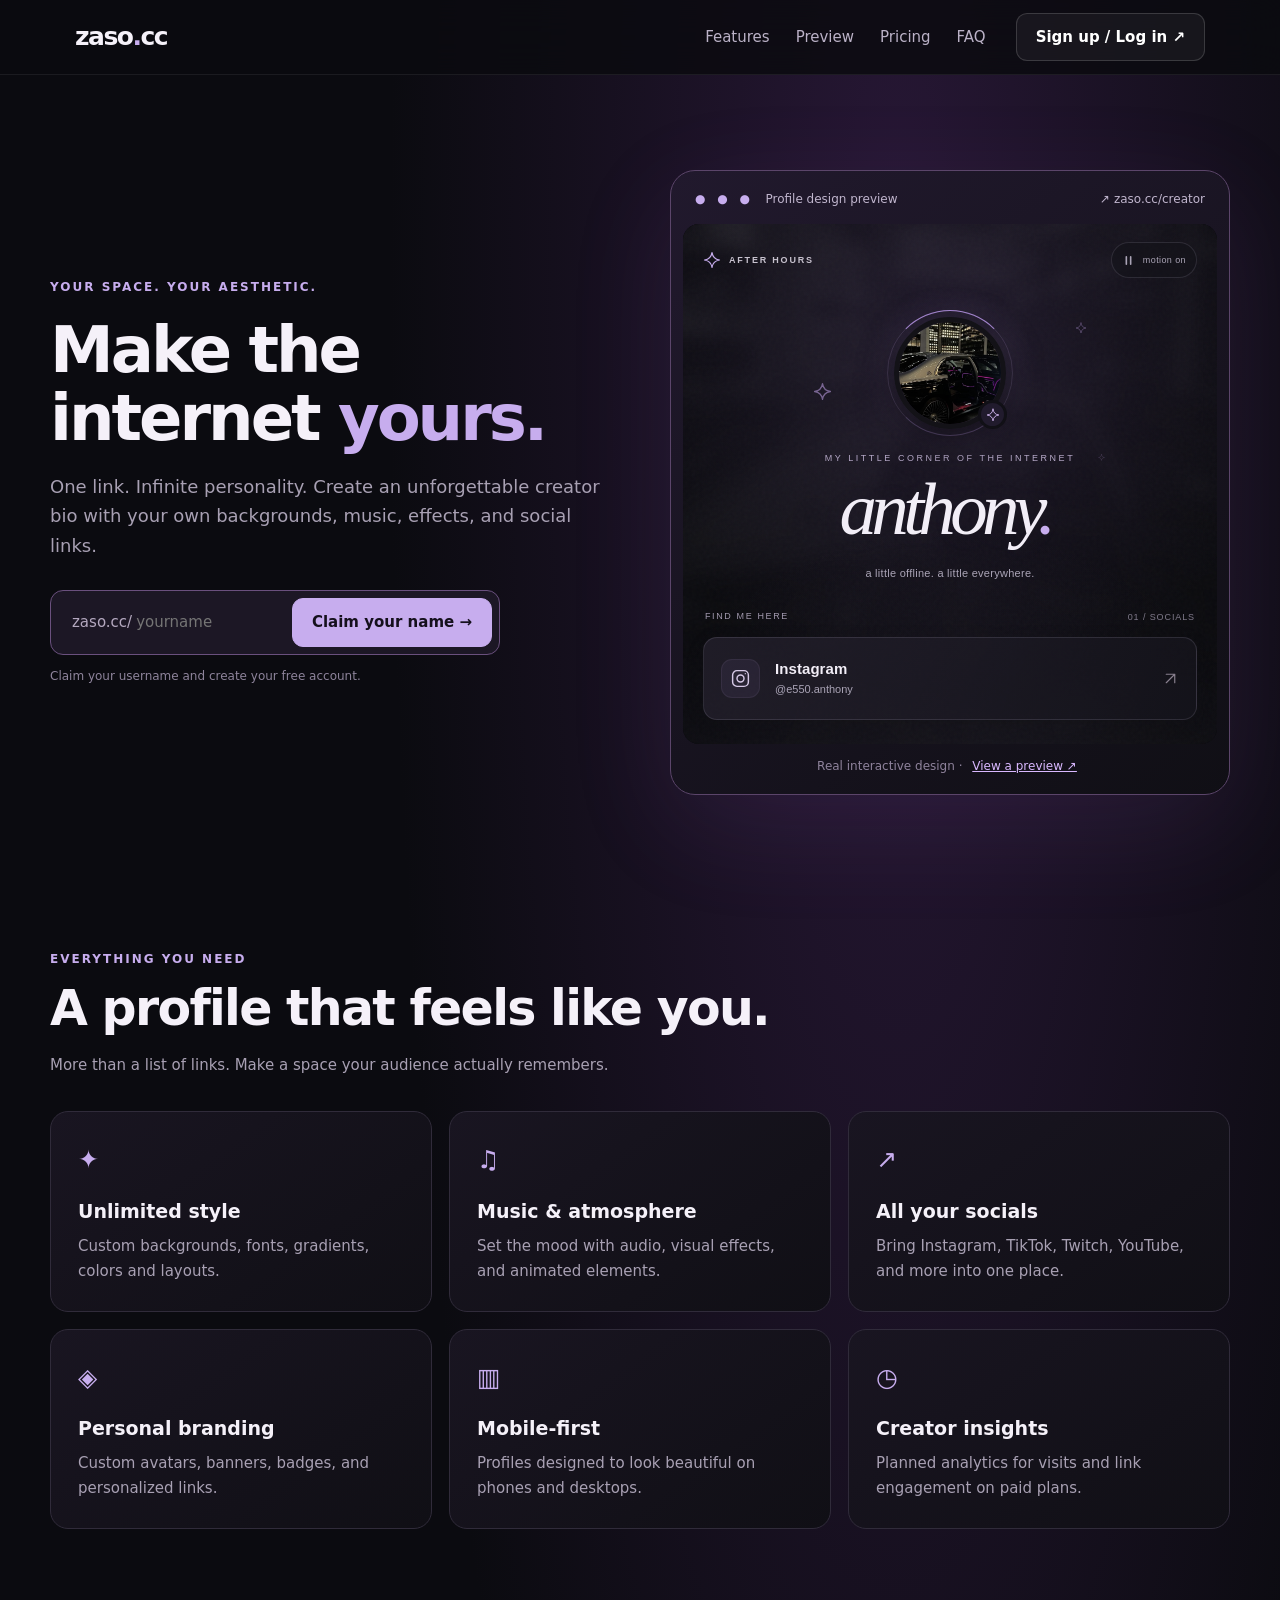
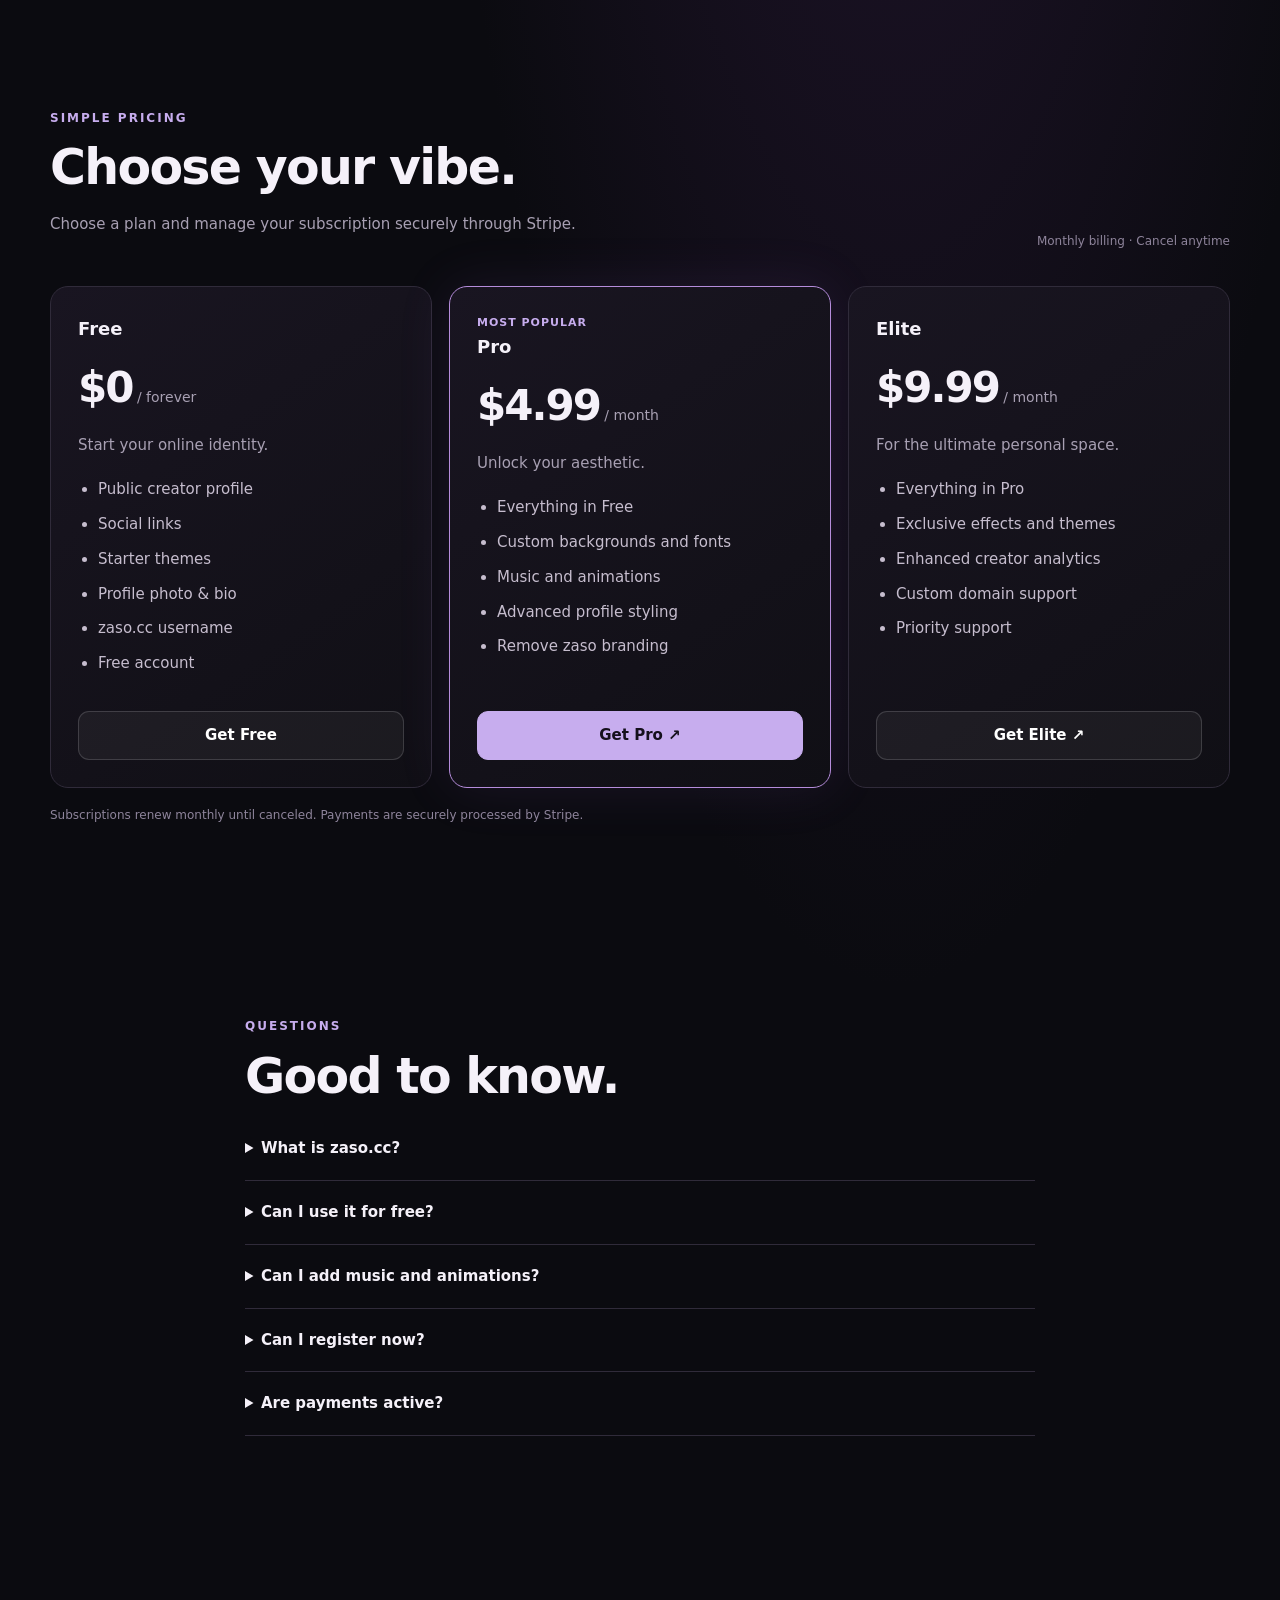
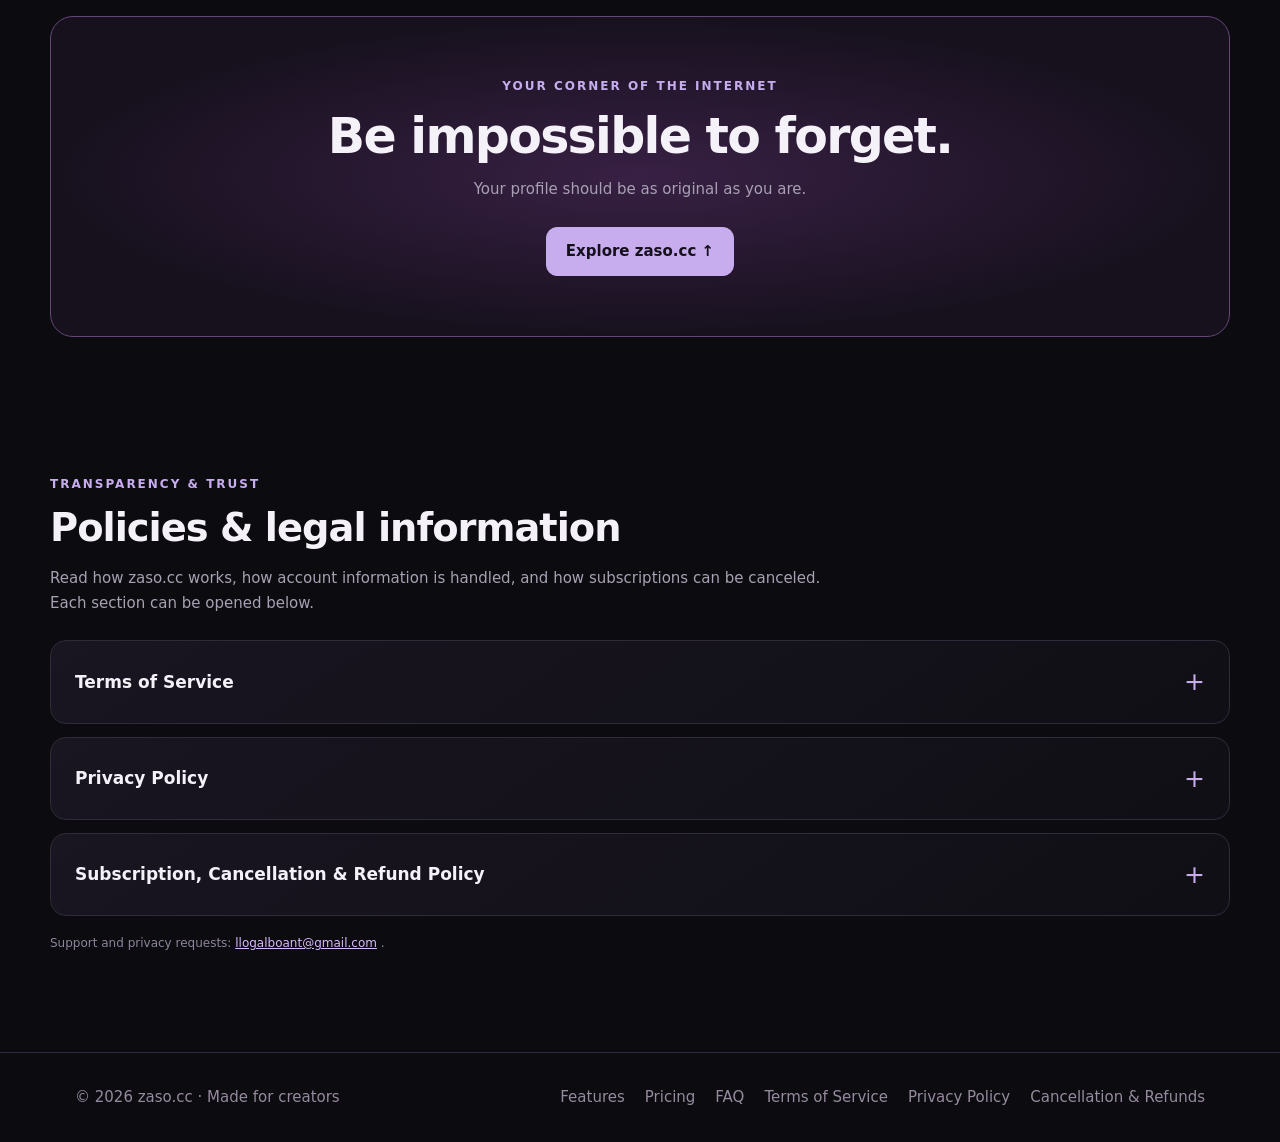
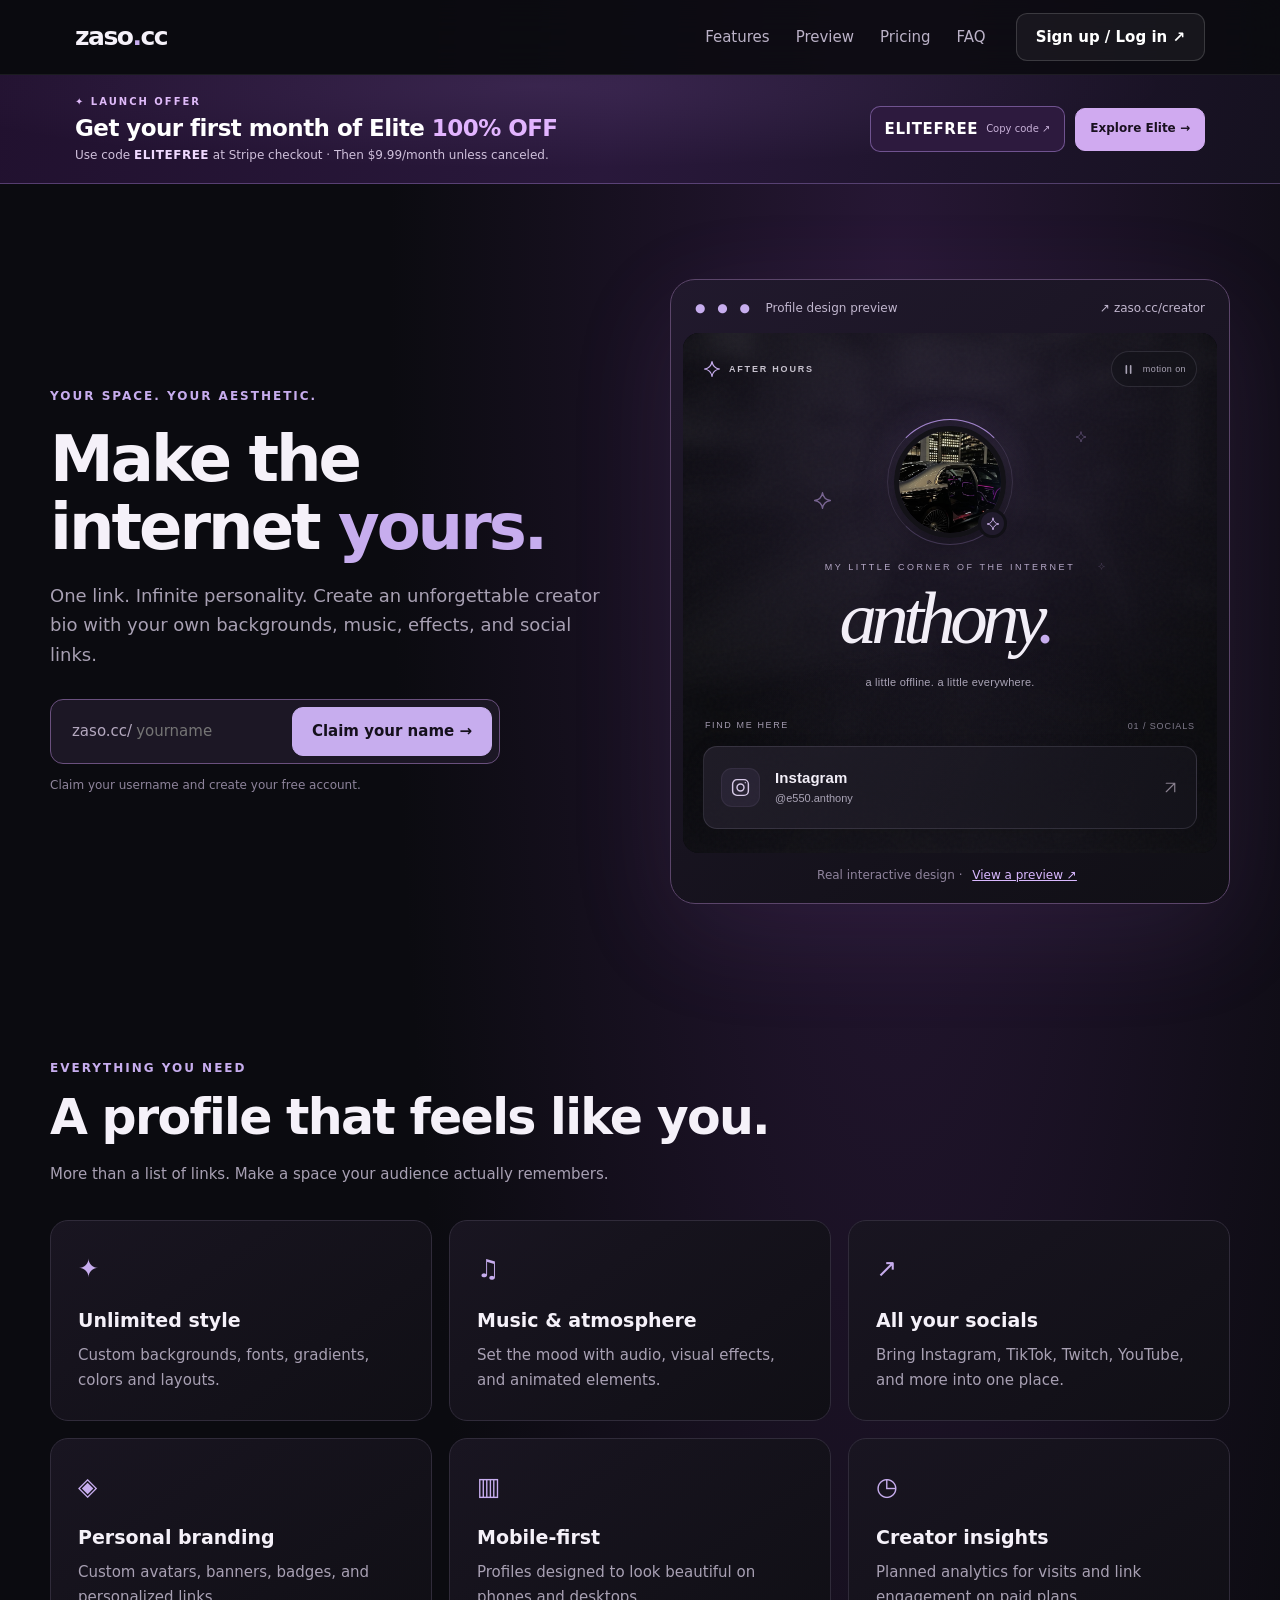
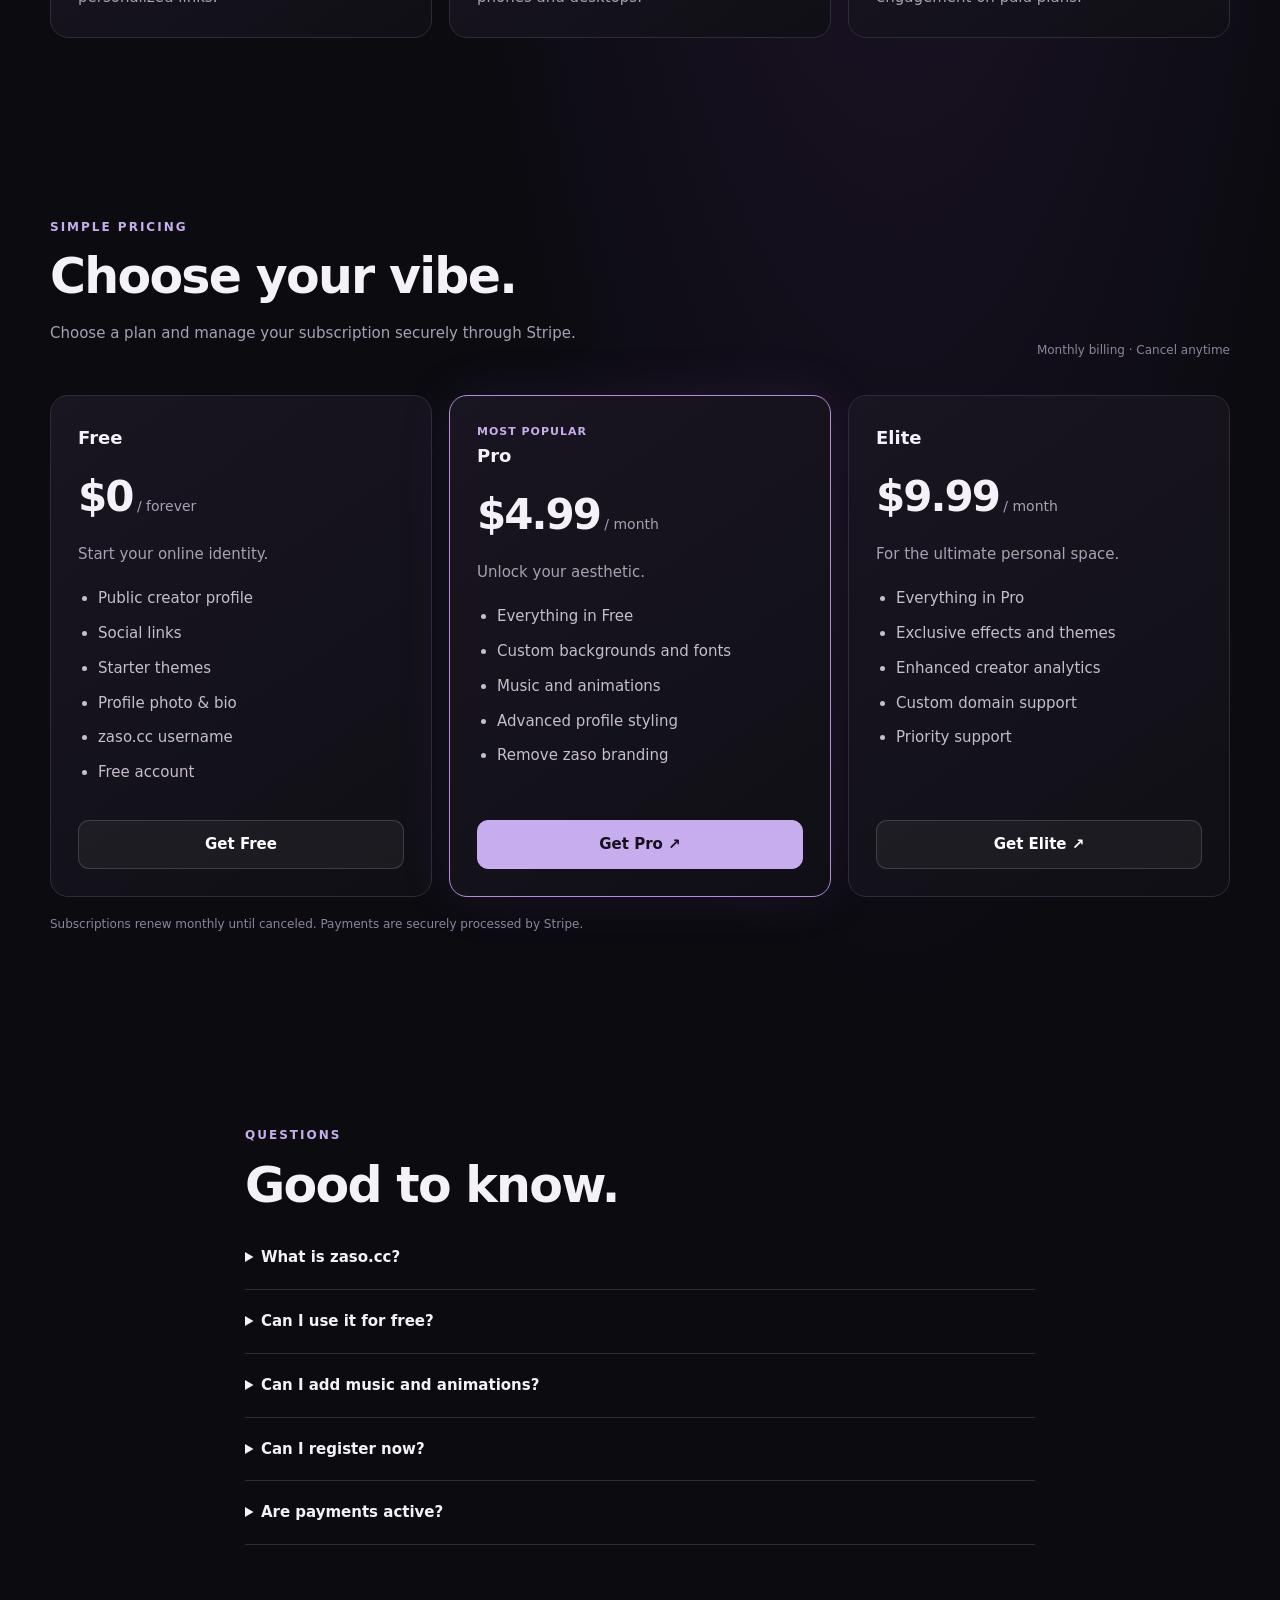
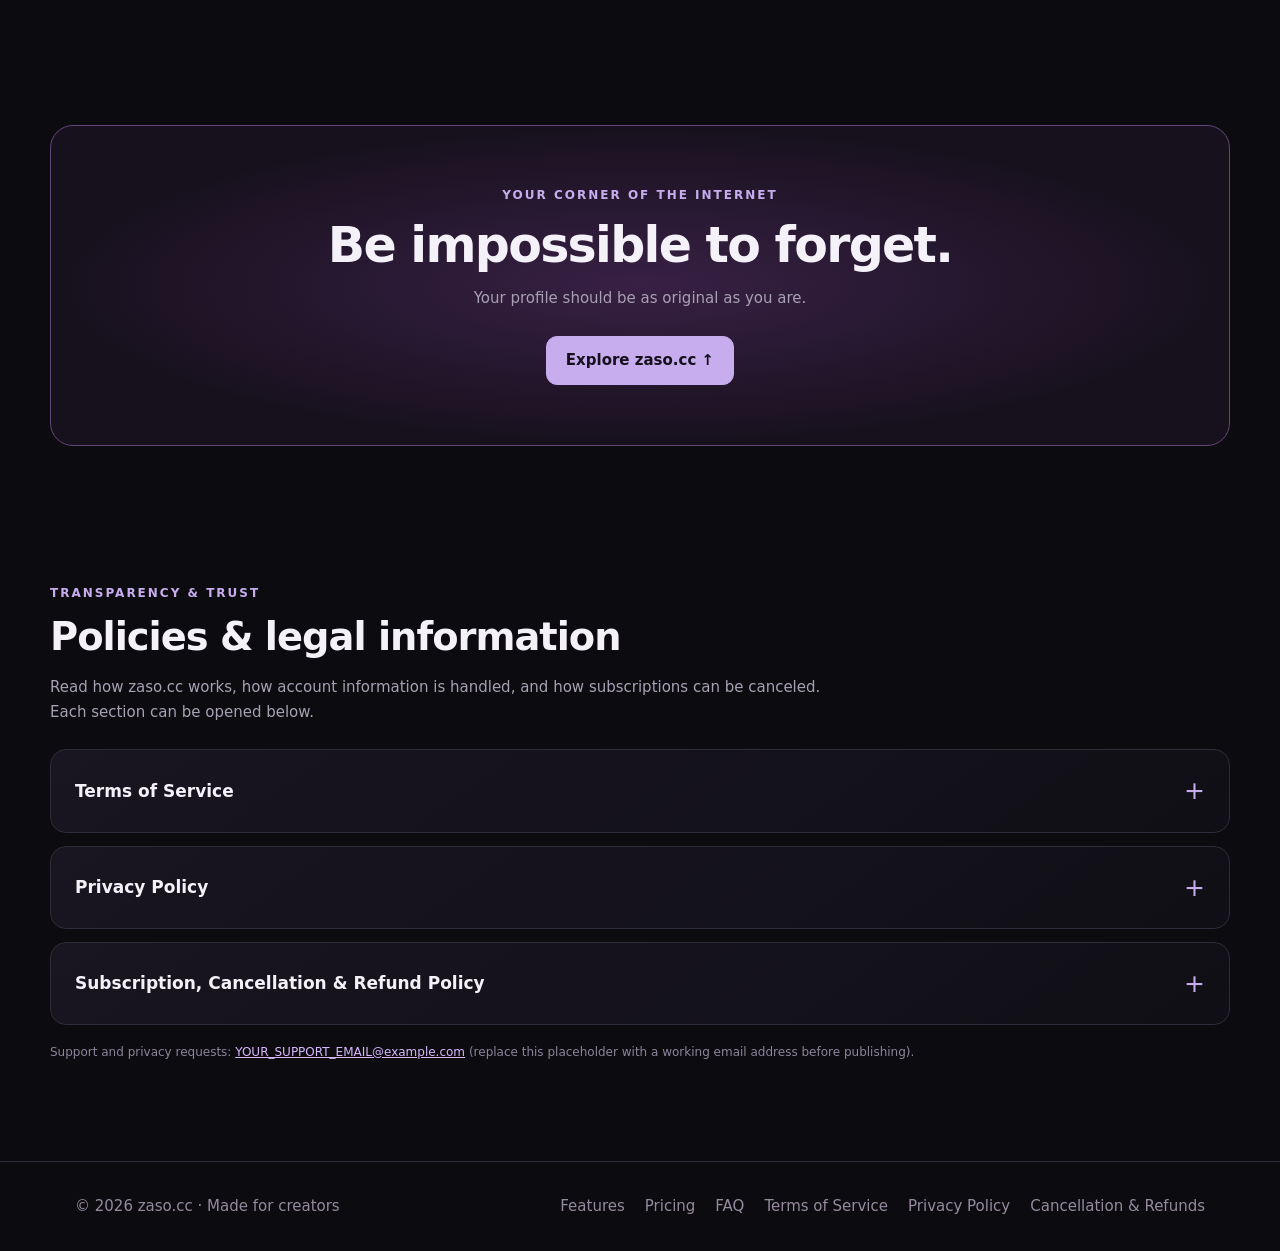
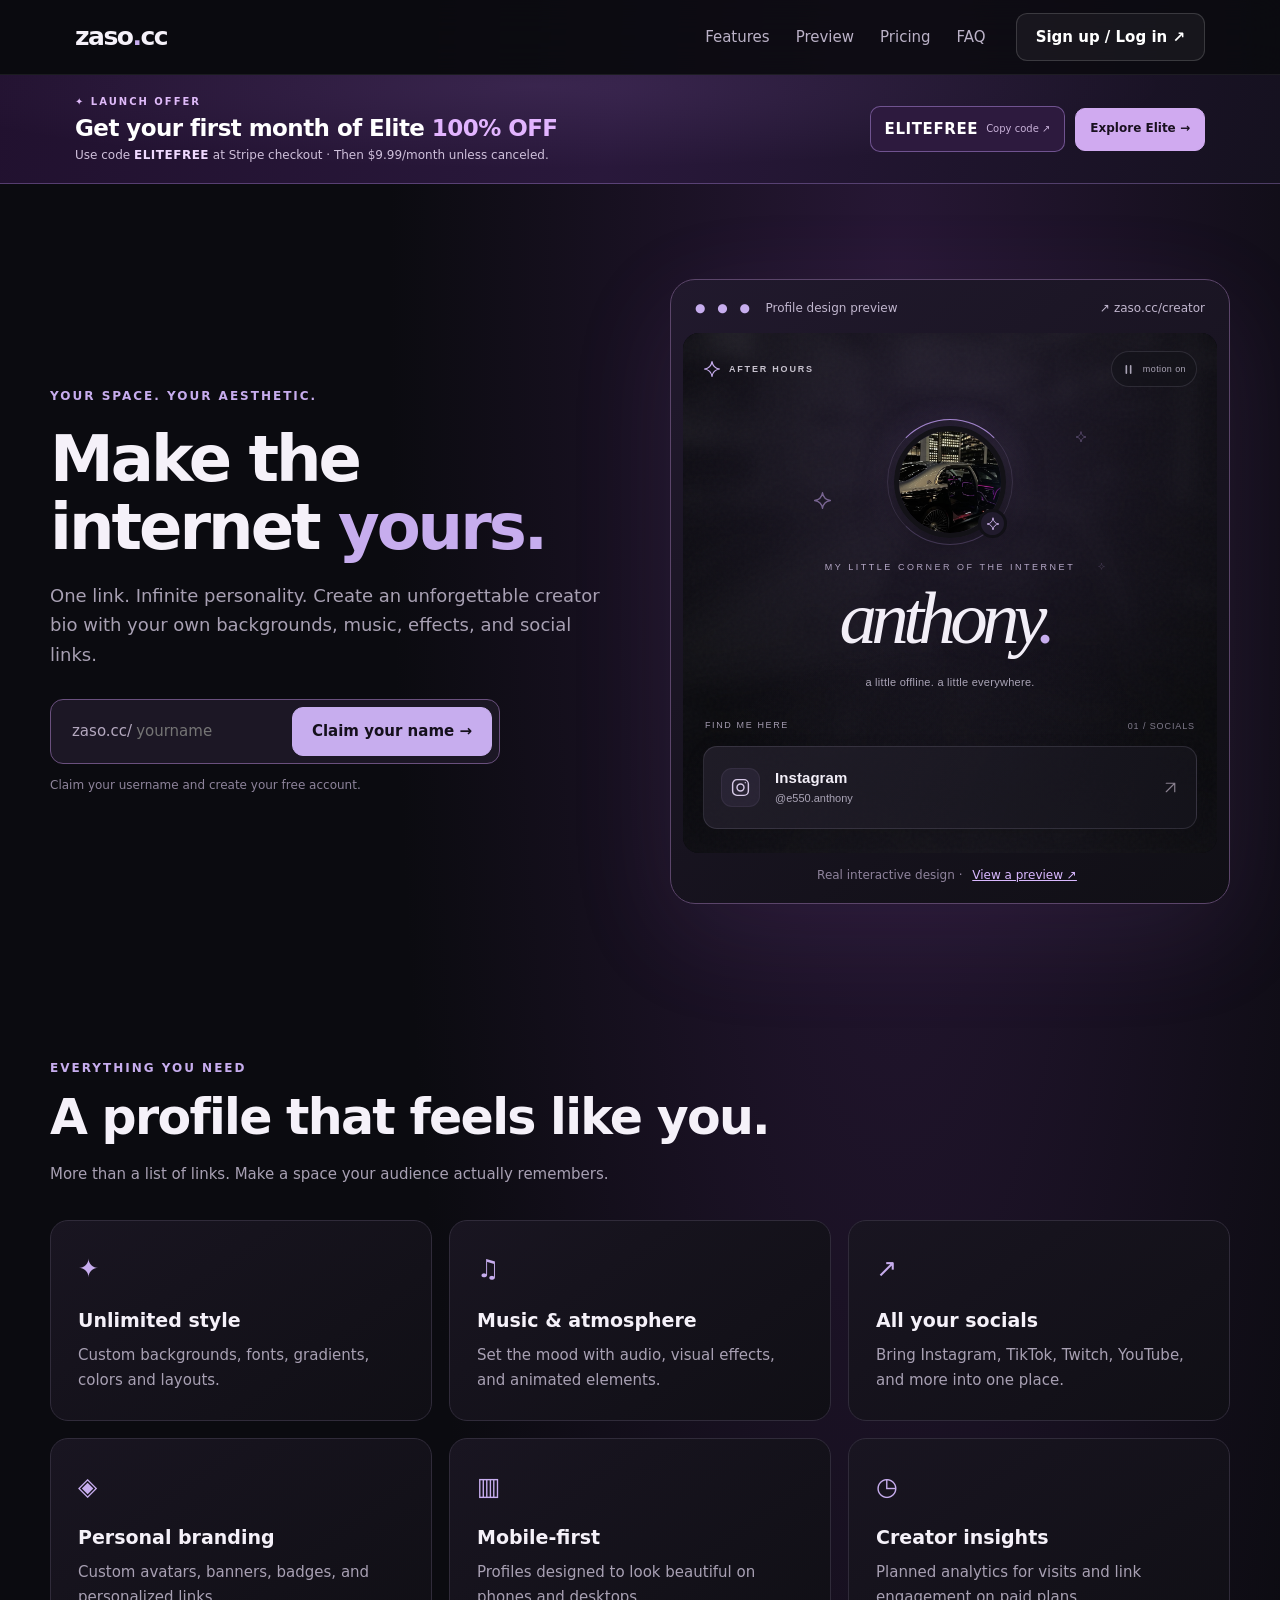
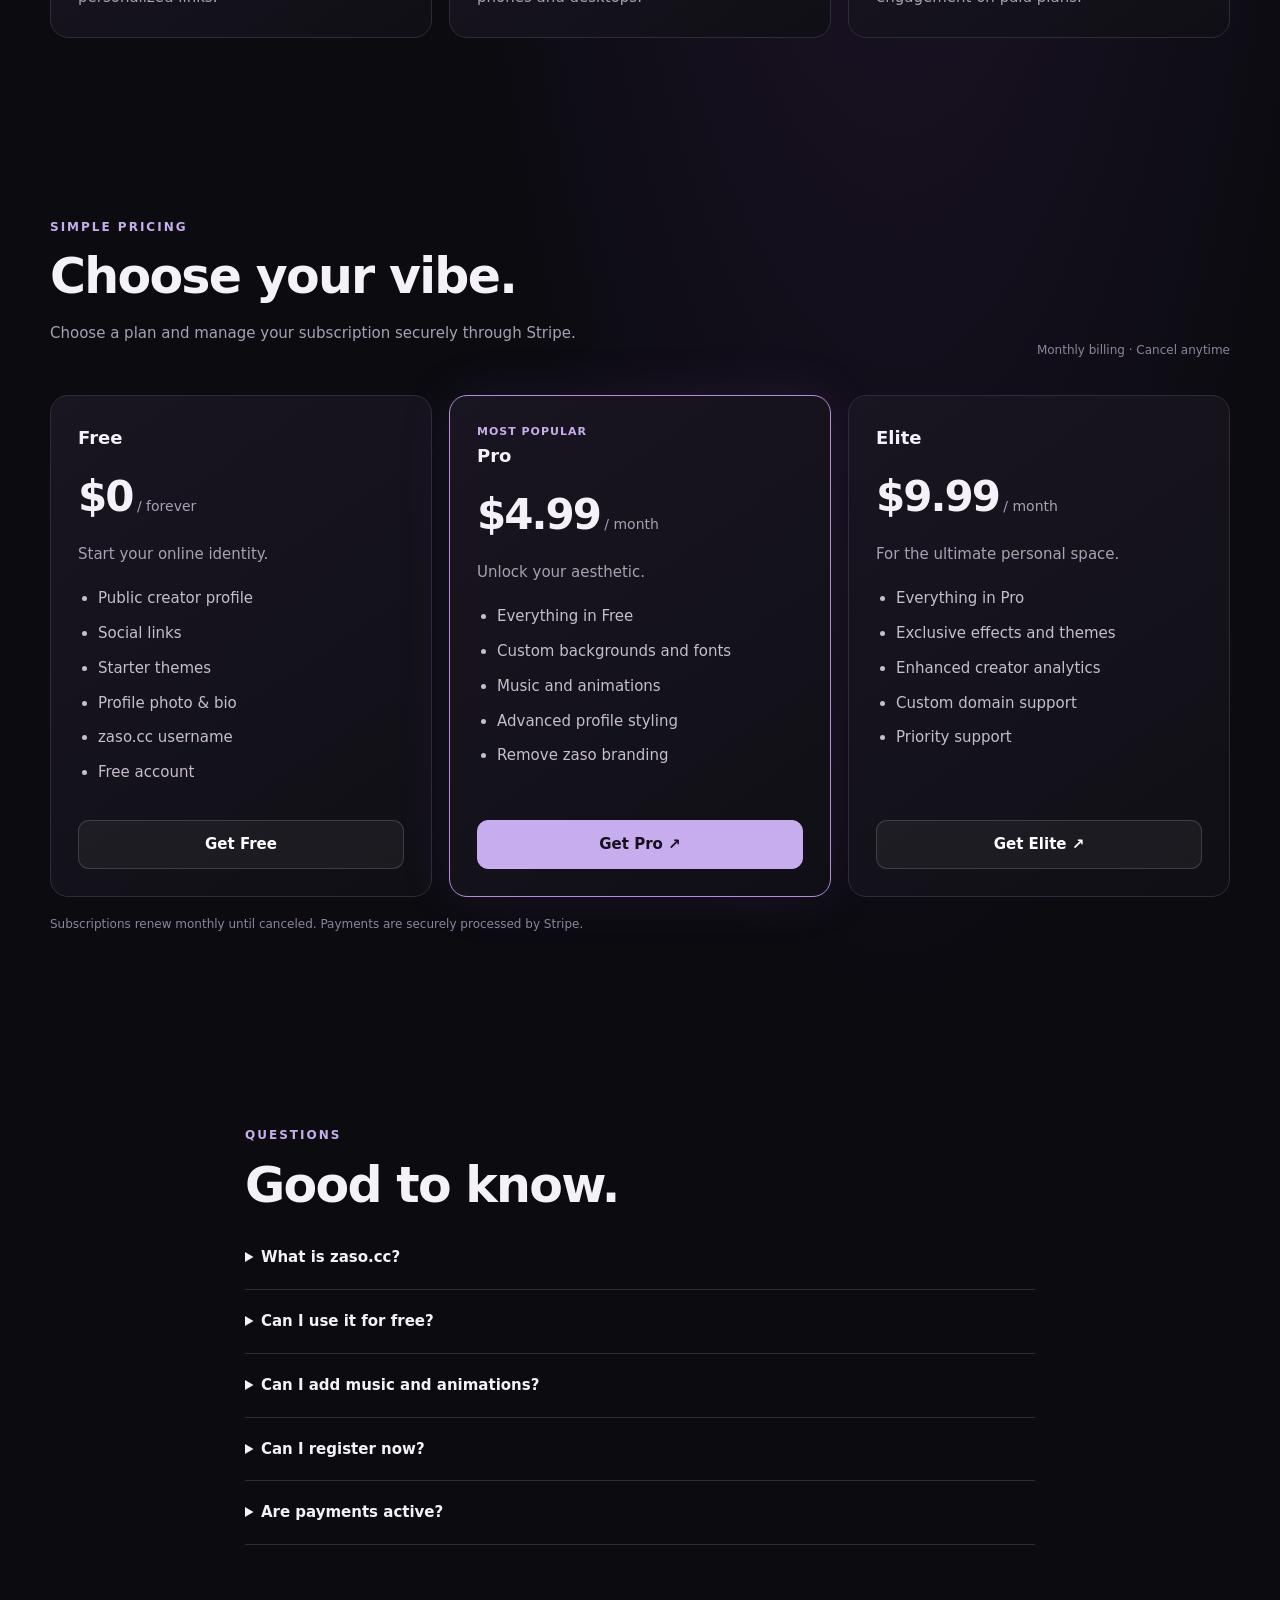
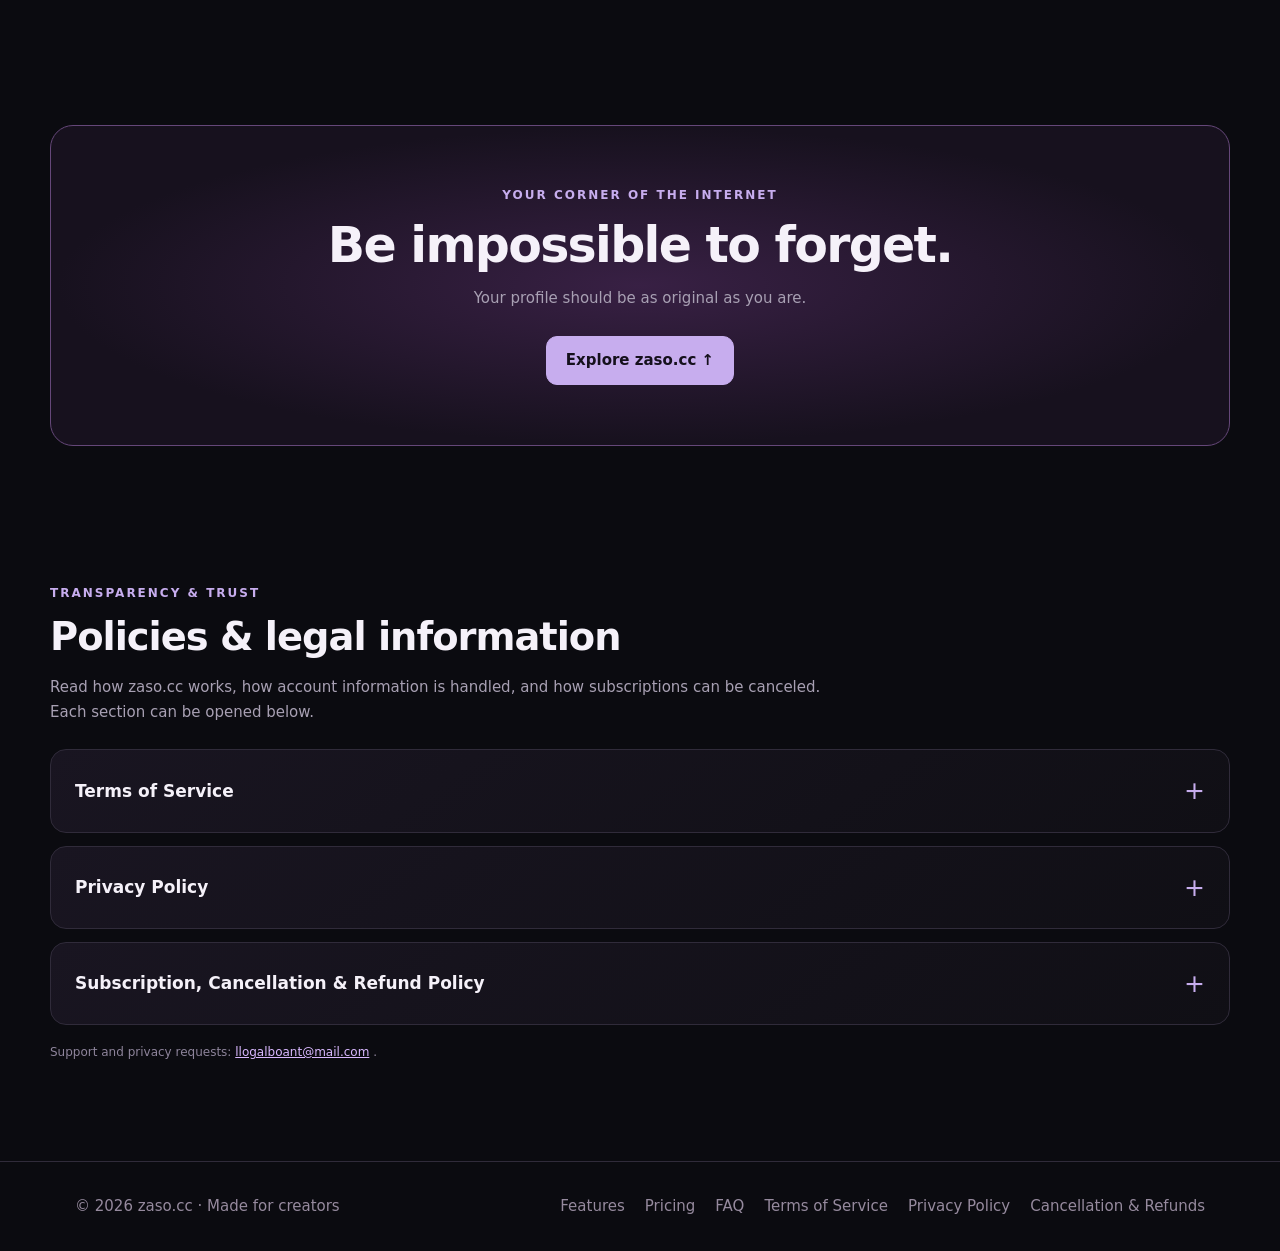
